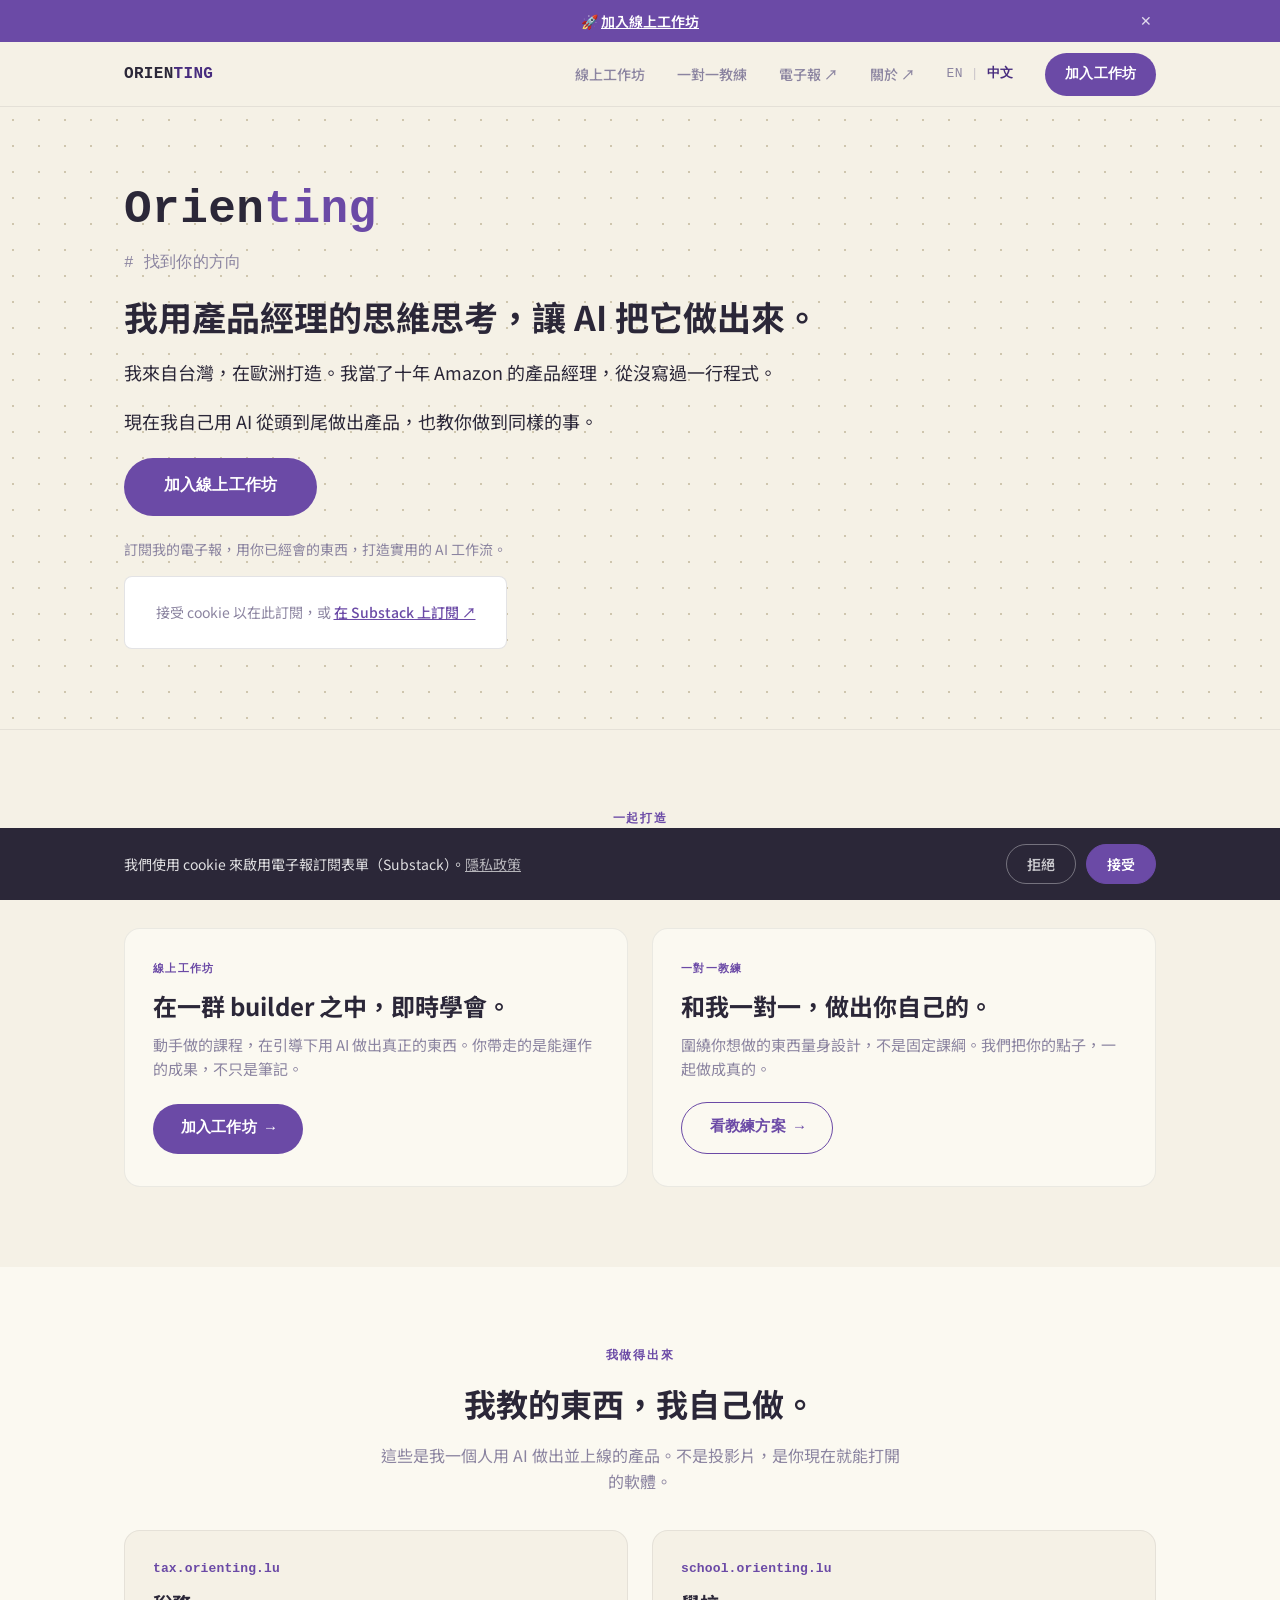
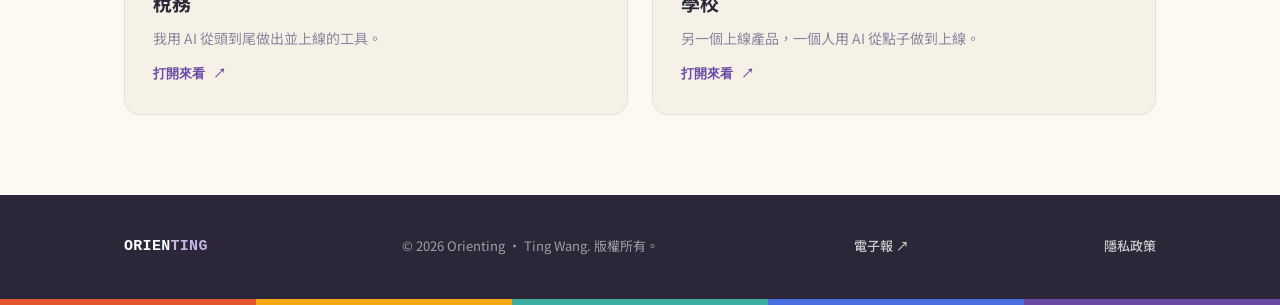
==== zh/index.html @ f0ab47d8 "Filter newsletter to Field Notes only; lead hero with PM-who-builds spine; coaching email to hi@orie" ====
<!DOCTYPE html>
<html lang="zh-Hant">
<head>
  <meta charset="UTF-8" />
  <meta name="viewport" content="width=device-width, initial-scale=1.0" />
  <title>Orienting – 找到你的方向</title>
  <meta name="description" content="Ting 是前 Amazon 資深產品經理，一個人用 AI 打造產品。線上工作坊與一對一教練，幫你用 AI 打造，即使你從沒寫過程式。" />
  <meta property="og:title" content="Orienting – 找到你的方向" />
  <meta property="og:description" content="Ting 是前 Amazon 資深產品經理，一個人用 AI 打造產品。線上工作坊與一對一教練。" />
  <meta property="og:image" content="https://orienting.lu/assets/og-image.jpg" />
  <meta property="og:url" content="https://orienting.lu/zh" />
  <meta property="og:type" content="website" />
  <meta name="twitter:card" content="summary_large_image" />
  <meta name="twitter:title" content="Orienting – 找到你的方向" />
  <meta name="twitter:image" content="https://orienting.lu/assets/og-image.jpg" />
  <link rel="preconnect" href="https://fonts.googleapis.com" />
  <link rel="preconnect" href="https://fonts.gstatic.com" crossorigin />
  <link href="https://fonts.googleapis.com/css2?family=Plus+Jakarta+Sans:wght@400;600;700&family=DM+Sans:wght@400;500&family=Noto+Sans+TC:wght@400;500;700&display=swap" rel="stylesheet" />
  <link rel="stylesheet" href="/style.css" />
</head>
<body>

  <!-- Announcement Bar -->
  <div class="announcement-bar" id="announcementBar">
    <div class="container">
      <p class="announcement-bar__text">
        <!-- TODO(zh): point to the Chinese Maven course once it exists; for now uses the existing workshop. -->
        🚀 <a href="https://maven.com/ting/build-your-second-brain?utm_source=orienting_zh" class="announcement-bar__link" target="_blank" rel="noopener">加入線上工作坊</a>
      </p>
      <button class="announcement-bar__close" id="announcementClose" aria-label="關閉公告">✕</button>
    </div>
  </div>

  <!-- Navigation -->
  <header class="nav">
    <div class="container nav__inner">
      <a href="/zh/" class="nav__wordmark">ORIEN<span class="wordmark__ting">TING</span></a>
      <nav class="nav__links" id="navLinks" aria-label="主導覽">
        <a href="https://maven.com/ting/build-your-second-brain?utm_source=orienting_zh" class="nav__link" target="_blank" rel="noopener">線上工作坊</a>
        <a href="/zh/coaching" class="nav__link">一對一教練</a>
        <a href="https://howmomai.substack.com" class="nav__link" target="_blank" rel="noopener">電子報 ↗</a>
        <a href="https://www.linkedin.com/in/wangtzuting/" class="nav__link" target="_blank" rel="noopener">關於 ↗</a>
        <span class="nav__lang"><a href="/">EN</a><span class="sep">|</span><span class="is-current">中文</span></span>
        <a href="https://maven.com/ting/build-your-second-brain?utm_source=orienting_zh" class="nav__cta" target="_blank" rel="noopener">加入工作坊</a>
      </nav>
      <button class="nav__hamburger" id="navHamburger" aria-label="切換選單" aria-expanded="false">
        <span></span><span></span><span></span>
      </button>
    </div>
  </header>

  <!-- Hero -->
  <section class="hero dotgrid" id="hero">
    <div class="container hero__inner">
      <p class="hero__wordmark">Orien<span class="wordmark__ting">ting</span></p>
      <p class="hero__tagline"># 找到你的方向</p>
      <h1 class="hero__lead">我用產品經理的思維思考，讓 AI 把它做出來。</h1>
      <p class="hero__bio-text">我來自台灣，在歐洲打造。我當了十年 Amazon 的產品經理，從沒寫過一行程式。</p>
      <p class="hero__bio-text">現在我自己用 AI 從頭到尾做出產品，也教你做到同樣的事。</p>
      <a href="https://maven.com/ting/build-your-second-brain?utm_source=orienting_zh" class="hero__cta" target="_blank" rel="noopener">加入線上工作坊</a>
      <div class="hero__secondary">
        <p class="hero__fence">訂閱我的電子報，用你已經會的東西，打造實用的 AI 工作流。</p>
        <div class="hero__subscribe">
          <div class="subscribe-gate">
            <div class="subscribe-gate__blocked">
              <p class="subscribe-gate__msg">接受 cookie 以在此訂閱，或 <a href="https://howmomai.substack.com" target="_blank" rel="noopener" class="subscribe-gate__link">在 Substack 上訂閱 ↗</a></p>
            </div>
            <div class="subscribe-gate__embed">
              <iframe data-src="https://howmomai.substack.com/embed?transparent=1" width="480" height="150" style="border: 0; background: transparent" frameborder="0" scrolling="no" title="訂閱電子報"></iframe>
            </div>
          </div>
        </div>
      </div>
    </div>
  </section>

  <!-- Offers -->
  <section class="offers" id="offers">
    <div class="container offers__inner">
      <p class="offers__label">一起打造</p>
      <h2 class="offers__headline">兩種和我一起打造的方式。</h2>
      <div class="offers__cards">

        <div class="offer-card">
          <p class="offer-card__kicker">線上工作坊</p>
          <h3 class="offer-card__title">在一群 builder 之中，即時學會。</h3>
          <p class="offer-card__desc">動手做的課程，在引導下用 AI 做出真正的東西。你帶走的是能運作的成果，不只是筆記。</p>
          <a href="https://maven.com/ting/build-your-second-brain?utm_source=orienting_zh" class="offer-card__cta" target="_blank" rel="noopener">加入工作坊 →</a>
        </div>

        <div class="offer-card">
          <p class="offer-card__kicker">一對一教練</p>
          <h3 class="offer-card__title">和我一對一，做出你自己的。</h3>
          <p class="offer-card__desc">圍繞你想做的東西量身設計，不是固定課綱。我們把你的點子，一起做成真的。</p>
          <a href="/zh/coaching" class="offer-card__cta offer-card__cta--ghost">看教練方案 →</a>
        </div>

      </div>
    </div>
  </section>

  <!-- Proof -->
  <section class="proof" id="proof">
    <div class="container proof__inner">
      <p class="proof__label">我做得出來</p>
      <h2 class="proof__headline">我教的東西，我自己做。</h2>
      <p class="proof__subline">這些是我一個人用 AI 做出並上線的產品。不是投影片，是你現在就能打開的軟體。</p>
      <div class="proof__cards">

        <a href="https://tax.orienting.lu" class="proof-card" target="_blank" rel="noopener">
          <p class="proof-card__domain">tax.orienting.lu</p>
          <h3 class="proof-card__title">稅務</h3>
          <p class="proof-card__desc">我用 AI 從頭到尾做出並上線的工具。</p>
          <span class="proof-card__visit">打開來看 ↗</span>
        </a>

        <a href="https://school.orienting.lu" class="proof-card" target="_blank" rel="noopener">
          <p class="proof-card__domain">school.orienting.lu</p>
          <h3 class="proof-card__title">學校</h3>
          <p class="proof-card__desc">另一個上線產品，一個人用 AI 從點子做到上線。</p>
          <span class="proof-card__visit">打開來看 ↗</span>
        </a>

      </div>
    </div>
  </section>

  <!-- Newsletter Feed -->
  <section class="newsletter-feed" id="newsletter-feed">
    <div class="container newsletter-feed__inner">
      <p class="newsletter-feed__label">電子報</p>
      <div class="newsletter-feed__cards" id="newsletterCards"></div>
      <a href="https://howmomai.substack.com" class="newsletter-feed__more" target="_blank" rel="noopener">閱讀所有文章 ↗</a>
      <div class="hero__secondary">
        <p class="hero__fence">喜歡你讀到的嗎？訂閱下一篇。</p>
        <div class="hero__subscribe">
          <div class="subscribe-gate">
            <div class="subscribe-gate__blocked">
              <p class="subscribe-gate__msg">接受 cookie 以在此訂閱，或 <a href="https://howmomai.substack.com" target="_blank" rel="noopener" class="subscribe-gate__link">在 Substack 上訂閱 ↗</a></p>
            </div>
            <div class="subscribe-gate__embed">
              <iframe data-src="https://howmomai.substack.com/embed?transparent=1" width="480" height="150" style="border: 0; background: transparent" frameborder="0" scrolling="no" title="訂閱電子報"></iframe>
            </div>
          </div>
        </div>
      </div>
    </div>
  </section>

  <!-- Footer -->
  <footer class="footer">
    <div class="container footer__inner">
      <a href="/zh/" class="footer__wordmark">ORIEN<span class="wordmark__ting">TING</span></a>
      <p class="footer__copy">© 2026 Orienting · Ting Wang. 版權所有。</p>
      <a href="https://howmomai.substack.com" class="footer__link" target="_blank" rel="noopener">電子報 ↗</a>
      <a href="/zh/privacy" class="footer__link">隱私政策</a>
    </div>
  </footer>
  <div class="rainbow-band" aria-hidden="true"><span></span><span></span><span></span><span></span><span></span></div>

  <!-- Cookie Consent Banner -->
  <div class="cookie-banner" id="cookieBanner">
    <div class="container cookie-banner__inner">
      <p class="cookie-banner__text">我們使用 cookie 來啟用電子報訂閱表單（Substack）。<a href="/zh/privacy" class="cookie-banner__policy">隱私政策</a></p>
      <div class="cookie-banner__actions">
        <button class="cookie-banner__btn cookie-banner__btn--decline" id="cookieDecline">拒絕</button>
        <button class="cookie-banner__btn cookie-banner__btn--accept" id="cookieAccept">接受</button>
      </div>
    </div>
  </div>

  <script src="/script.js"></script>
</body>
</html>
---- style.css ----
/* ── Design tokens ── */
/* Palette inherits the frozen Orienting visual brand (see CLAUDE.md / design.md).
   Purple is the one owned color. */
:root {
  --color-bg: #F5F1E6;             /* cream paper */
  --color-primary: #6B4AA6;        /* purple ink — hero, owned color, CTAs */
  --color-primary-hover: #472C7E;  /* deep purple — emphasis, the "ting" highlight */
  --color-text: #2B2738;           /* title/body text */
  --color-text-muted: #8B84A0;     /* muted — taglines, secondary */
  --color-accent: #6B4AA6;         /* section kickers/labels read in purple */
  --color-surface: #FBF9F1;        /* lighter paper for cards */
  --color-dot: #CFC6AE;            /* dot-grid texture */

  --font-heading: 'Plus Jakarta Sans', sans-serif;
  --font-body: 'DM Sans', sans-serif;
  --font-mono: 'SF Mono', ui-monospace, 'Menlo', monospace;
  --font-cjk: 'Noto Sans TC', 'PingFang TC', 'Microsoft JhengHei', sans-serif;

  --max-width: 1080px;
  --spacing-section: 80px;
}

/* Traditional Chinese pages: swap in the CJK stack for readable rendering. */
:lang(zh-Hant) body,
html[lang="zh-Hant"] {
  --font-heading: 'Noto Sans TC', 'Plus Jakarta Sans', sans-serif;
  --font-body: 'Noto Sans TC', 'DM Sans', sans-serif;
}

/* ── Reset ── */
*, *::before, *::after {
  box-sizing: border-box;
  margin: 0;
  padding: 0;
}

html {
  scroll-behavior: smooth;
}

body {
  background-color: var(--color-bg);
  color: var(--color-text);
  font-family: var(--font-body);
  font-size: 16px;
  line-height: 1.6;
  -webkit-font-smoothing: antialiased;
}

img {
  max-width: 100%;
  display: block;
}

a {
  color: inherit;
  text-decoration: none;
}

/* ── Announcement Bar ── */
.announcement-bar {
  background-color: var(--color-primary);
  color: #fff;
  padding: 10px 0;
  position: sticky;
  top: 0;
  z-index: 100;
}

.announcement-bar .container {
  display: flex;
  align-items: center;
  justify-content: center;
  gap: 12px;
  position: relative;
}

.announcement-bar__text {
  font-family: var(--font-body);
  font-size: 14px;
  font-weight: 500;
  text-align: center;
}

.announcement-bar__close {
  background: none;
  border: none;
  color: #fff;
  cursor: pointer;
  font-size: 14px;
  line-height: 1;
  opacity: 0.8;
  padding: 4px;
  position: absolute;
  right: 24px;
  top: 50%;
  transform: translateY(-50%);
  transition: opacity 0.2s;
}

.announcement-bar__close:hover {
  opacity: 1;
}

.announcement-bar.hidden {
  display: none;
}

/* ── Navigation ── */
.nav {
  background-color: var(--color-bg);
  border-bottom: 1px solid rgba(30, 30, 46, 0.08);
  position: sticky;
  top: var(--nav-top, 0px);
  z-index: 99;
}

.nav__inner {
  display: flex;
  align-items: center;
  justify-content: space-between;
  height: 64px;
}

.nav__wordmark {
  font-family: var(--font-mono);
  font-weight: 700;
  font-size: 16px;
  letter-spacing: 0.02em;
  color: var(--color-text);
}

/* The "ting" inside Orienting — her name, emphasized in deep purple. */
.wordmark__ting {
  color: var(--color-primary-hover);
}

.nav__links {
  display: flex;
  align-items: center;
  gap: 32px;
}

.nav__link {
  font-family: var(--font-body);
  font-size: 14px;
  font-weight: 500;
  color: var(--color-text-muted);
  transition: color 0.2s;
}

.nav__link:hover {
  color: var(--color-text);
}

/* Hamburger */
.nav__hamburger {
  display: none;
  flex-direction: column;
  justify-content: center;
  gap: 5px;
  background: none;
  border: none;
  cursor: pointer;
  padding: 4px;
  width: 32px;
}

.nav__hamburger span {
  display: block;
  height: 2px;
  width: 100%;
  background-color: var(--color-text);
  border-radius: 2px;
  transition: transform 0.2s, opacity 0.2s;
}

/* Mobile */
@media (max-width: 767px) {
  .nav__hamburger {
    display: flex;
  }

  .nav__links {
    display: none;
    position: absolute;
    top: 100%;
    left: 0;
    right: 0;
    background-color: var(--color-bg);
    border-bottom: 1px solid rgba(30, 30, 46, 0.08);
    flex-direction: column;
    align-items: stretch;
    gap: 0;
    padding: 8px 0;
  }

  .nav__links.open {
    display: flex;
  }

  .nav__link {
    padding: 14px 24px;
    font-size: 15px;
  }
}

/* ── Hero ── */
.hero {
  padding: var(--spacing-section) 0;
  text-align: left;
  scroll-margin-top: 120px;
}

.hero__inner {
  display: flex;
  flex-direction: column;
  align-items: flex-start;
  gap: 18px;
  max-width: 640px;
  margin: 0 auto;
}

.hero__lead {
  font-family: var(--font-heading);
  font-weight: 700;
  font-size: clamp(26px, 3.4vw, 34px);
  line-height: 1.3;
  color: var(--color-text);
}

.hero__bio-text {
  font-family: var(--font-body);
  font-size: clamp(16px, 1.8vw, 18px);
  line-height: 1.7;
  color: var(--color-text);
}

.hero__subline {
  font-family: var(--font-body);
  font-size: clamp(16px, 2vw, 20px);
  color: var(--color-text-muted);
  max-width: 560px;
}

.hero__subscribe {
  margin-top: 4px;
  width: 100%;
  max-width: 480px;
}

.hero__subscribe iframe {
  width: 100%;
  display: block;
}

/* ── Hero CTA ── */
.hero__cta {
  background-color: var(--color-primary);
  color: #fff;
  font-family: var(--font-heading);
  font-size: 16px;
  font-weight: 700;
  padding: 16px 40px;
  border-radius: 999px;
  display: inline-block;
  transition: background-color 0.2s, transform 0.15s;
  letter-spacing: 0.01em;
  margin-top: 4px;
}

.hero__cta:hover {
  background-color: var(--color-primary-hover);
  color: #fff;
  transform: translateY(-2px);
}

/* ── Footer ── */
.footer {
  background-color: var(--color-text);
  color: #fff;
  padding: 40px 0;
}

.footer__inner {
  display: flex;
  align-items: center;
  justify-content: space-between;
  gap: 16px;
}

.footer__wordmark {
  font-family: var(--font-mono);
  font-weight: 700;
  font-size: 15px;
  letter-spacing: 0.02em;
  color: #fff;
}

.footer__wordmark .wordmark__ting {
  color: #C6B6E6;
}

.footer__copy {
  font-size: 13px;
  color: rgba(255, 255, 255, 0.55);
  text-align: center;
}

.footer__link {
  font-size: 13px;
  font-weight: 500;
  color: rgba(255, 255, 255, 0.75);
  transition: color 0.2s;
}

.footer__link:hover {
  color: #fff;
}

@media (max-width: 767px) {
  .footer__inner {
    flex-direction: column;
    text-align: center;
  }
}

/* ── Cookie consent banner ── */
.cookie-banner {
  position: fixed;
  bottom: 0;
  left: 0;
  right: 0;
  background-color: var(--color-text);
  color: #fff;
  z-index: 200;
  padding: 16px 0;
  display: none;
}

.cookie-banner.visible {
  display: block;
}

.cookie-banner__inner {
  display: flex;
  align-items: center;
  justify-content: space-between;
  gap: 24px;
  flex-wrap: wrap;
}

.cookie-banner__text {
  font-size: 14px;
  color: rgba(255, 255, 255, 0.85);
  line-height: 1.5;
  flex: 1;
  min-width: 200px;
}

.cookie-banner__policy {
  color: rgba(255, 255, 255, 0.65);
  text-decoration: underline;
  white-space: nowrap;
}

.cookie-banner__policy:hover {
  color: #fff;
}

.cookie-banner__actions {
  display: flex;
  gap: 10px;
  flex-shrink: 0;
}

.cookie-banner__btn {
  font-family: var(--font-body);
  font-size: 14px;
  font-weight: 600;
  padding: 9px 20px;
  border-radius: 999px;
  cursor: pointer;
  transition: background-color 0.2s, color 0.2s;
  white-space: nowrap;
}

.cookie-banner__btn--decline {
  background: transparent;
  border: 1.5px solid rgba(255, 255, 255, 0.35);
  color: rgba(255, 255, 255, 0.75);
}

.cookie-banner__btn--decline:hover {
  border-color: rgba(255, 255, 255, 0.7);
  color: #fff;
}

.cookie-banner__btn--accept {
  background-color: var(--color-primary);
  border: 1.5px solid var(--color-primary);
  color: #fff;
}

.cookie-banner__btn--accept:hover {
  background-color: var(--color-primary-hover);
  border-color: var(--color-primary-hover);
}

/* ── Subscribe gate ── */
.subscribe-gate__embed {
  display: none;
}

.subscribe-gate__blocked {
  display: flex;
  flex-direction: column;
  align-items: center;
  gap: 8px;
  padding: 24px;
  border: 1px solid rgba(30, 30, 46, 0.12);
  border-radius: 8px;
  background: #fff;
  max-width: 480px;
  width: 100%;
  text-align: center;
}

.subscribe-gate__msg {
  font-size: 14px;
  color: var(--color-text-muted);
  line-height: 1.6;
}

.subscribe-gate__link {
  color: var(--color-primary);
  font-weight: 500;
  text-decoration: underline;
}

.subscribe-gate__link:hover {
  color: var(--color-primary-hover);
}

/* ── Newsletter feed section ── */
.newsletter-feed {
  padding: var(--spacing-section) 0;
}

.newsletter-feed__inner {
  display: flex;
  flex-direction: column;
  align-items: center;
  gap: 20px;
}

.newsletter-feed__label {
  font-family: var(--font-heading);
  font-weight: 700;
  font-size: 12px;
  letter-spacing: 0.12em;
  text-transform: uppercase;
  color: var(--color-accent);
}

.newsletter-feed__headline {
  font-family: var(--font-heading);
  font-weight: 700;
  font-size: clamp(22px, 3vw, 32px);
  color: var(--color-text);
  text-align: center;
}

.newsletter-feed__cards {
  display: grid;
  grid-template-columns: repeat(3, 1fr);
  gap: 24px;
  width: 100%;
  margin-top: 4px;
}

.newsletter-card {
  display: flex;
  flex-direction: column;
  background: var(--color-surface);
  border-radius: 16px;
  overflow: hidden;
  transition: transform 0.2s, box-shadow 0.2s;
  text-decoration: none;
}

.newsletter-card:hover {
  transform: translateY(-4px);
  box-shadow: 0 12px 32px rgba(30, 30, 46, 0.10);
}

.newsletter-card__image {
  width: 100%;
  aspect-ratio: 16 / 9;
  object-fit: cover;
  display: block;
  background-color: var(--color-surface);
}

.newsletter-card__image--placeholder {
  background: linear-gradient(135deg, var(--color-surface) 0%, #e8e0d8 100%);
  display: flex;
  align-items: center;
  justify-content: center;
  aspect-ratio: 16 / 9;
  font-size: 32px;
}

.newsletter-card__body {
  display: flex;
  flex-direction: column;
  gap: 6px;
  padding: 20px;
  flex: 1;
}

.newsletter-card__date {
  font-size: 11px;
  font-weight: 600;
  color: var(--color-text-muted);
  letter-spacing: 0.06em;
  text-transform: uppercase;
}

.newsletter-card__title {
  font-family: var(--font-heading);
  font-weight: 700;
  font-size: 16px;
  color: var(--color-text);
  line-height: 1.35;
}

.newsletter-card__excerpt {
  font-size: 13px;
  color: var(--color-text-muted);
  line-height: 1.6;
  flex: 1;
}

.newsletter-card__read {
  font-size: 13px;
  font-weight: 600;
  color: var(--color-primary);
  margin-top: 8px;
}

@media (max-width: 767px) {
  .newsletter-feed__cards {
    grid-template-columns: 1fr;
  }
}

.newsletter-feed__more {
  font-size: 14px;
  font-weight: 600;
  color: var(--color-primary);
  text-decoration: underline;
  margin-top: 4px;
  transition: color 0.2s;
}

.newsletter-feed__more:hover {
  color: var(--color-primary-hover);
}

/* ── Utility ── */
.container {
  width: 100%;
  max-width: var(--max-width);
  margin: 0 auto;
  padding: 0 24px;
}

/* ── Announcement bar link ── */
.announcement-bar__link {
  color: #fff;
  text-decoration: underline;
  font-weight: 600;
}

/* ── Nav CTA pill ── */
.nav__cta {
  background-color: var(--color-primary);
  color: #fff;
  font-family: var(--font-body);
  font-size: 14px;
  font-weight: 600;
  padding: 10px 20px;
  border-radius: 999px;
  transition: background-color 0.2s;
  white-space: nowrap;
}

.nav__cta:hover {
  background-color: var(--color-primary-hover);
  color: #fff;
}

/* ── Hero CTA button ── */
.hero__cta-btn {
  background-color: var(--color-primary);
  color: #fff;
  font-family: var(--font-heading);
  font-size: 18px;
  font-weight: 700;
  padding: 18px 48px;
  border-radius: 999px;
  display: inline-block;
  transition: background-color 0.2s, transform 0.15s;
  letter-spacing: 0.01em;
  margin-top: 4px;
}

.hero__cta-btn:hover {
  background-color: var(--color-primary-hover);
  color: #fff;
  transform: translateY(-2px);
}

/* ── Hero secondary (On the fence) ── */
.hero__secondary {
  display: flex;
  flex-direction: column;
  align-items: center;
  gap: 12px;
  margin-top: 8px;
}

.hero .hero__secondary {
  align-items: flex-start;
  margin-top: 4px;
}

.hero__fence {
  font-size: 14px;
  color: var(--color-text-muted);
}

/* ── Waitlist page: hero ── */
.waitlist-hero {
  padding: 64px 0 40px;
  text-align: center;
}

.waitlist-hero__inner {
  display: flex;
  flex-direction: column;
  align-items: center;
  gap: 12px;
}

.waitlist-hero__label {
  font-family: var(--font-heading);
  font-weight: 700;
  font-size: 12px;
  letter-spacing: 0.12em;
  text-transform: uppercase;
  color: var(--color-accent);
}

.waitlist-hero__headline {
  font-family: var(--font-heading);
  font-weight: 700;
  font-size: clamp(36px, 5vw, 56px);
  line-height: 1.15;
  color: var(--color-text);
}

.waitlist-hero__subline {
  font-family: var(--font-body);
  font-size: clamp(15px, 1.8vw, 18px);
  color: var(--color-text-muted);
  max-width: 440px;
}

/* ── Waitlist page: form section ── */
.waitlist-form-section {
  padding: 0 0 80px;
}

.waitlist-form {
  max-width: 560px;
  margin: 0 auto;
  display: flex;
  flex-direction: column;
  gap: 28px;
}

.form-row--two {
  display: grid;
  grid-template-columns: 1fr 1fr;
  gap: 16px;
}

.form-field {
  display: flex;
  flex-direction: column;
  gap: 8px;
}

.form-label {
  font-family: var(--font-heading);
  font-weight: 600;
  font-size: 14px;
  color: var(--color-text);
}

.form-required {
  color: var(--color-primary);
}

.form-input {
  border: 1.5px solid rgba(30, 30, 46, 0.18);
  border-radius: 8px;
  font-family: var(--font-body);
  font-size: 15px;
  color: var(--color-text);
  padding: 12px 14px;
  background: #fff;
  transition: border-color 0.2s, box-shadow 0.2s;
  width: 100%;
}

.form-input:focus {
  outline: none;
  border-color: var(--color-primary);
  box-shadow: 0 0 0 3px rgba(107, 74, 166, 0.14);
}

.form-fieldset {
  border: none;
  padding: 0;
  margin: 0;
  display: flex;
  flex-direction: column;
  gap: 8px;
}

.form-options {
  display: flex;
  flex-direction: column;
  gap: 10px;
  margin-top: 4px;
}

.form-option {
  display: flex;
  align-items: flex-start;
  gap: 10px;
  cursor: pointer;
  font-size: 15px;
  color: var(--color-text);
  line-height: 1.5;
}

.form-option input[type="radio"] {
  accent-color: var(--color-primary);
  width: 17px;
  height: 17px;
  flex-shrink: 0;
  margin-top: 2px;
  cursor: pointer;
}

.form-other-input {
  display: none;
  padding-left: 27px;
  margin-top: 6px;
}

.form-input--inline {
  width: 100%;
}

.form-field--checkbox .form-checkbox {
  display: flex;
  align-items: flex-start;
  gap: 12px;
  cursor: pointer;
  font-size: 14px;
  color: var(--color-text-muted);
  line-height: 1.6;
}

.form-field--checkbox input[type="checkbox"] {
  accent-color: var(--color-primary);
  width: 17px;
  height: 17px;
  flex-shrink: 0;
  margin-top: 2px;
  cursor: pointer;
}

.form-submit {
  background-color: var(--color-primary);
  color: #fff;
  font-family: var(--font-heading);
  font-size: 17px;
  font-weight: 700;
  padding: 18px 40px;
  border-radius: 999px;
  border: none;
  cursor: pointer;
  transition: background-color 0.2s, transform 0.15s;
  letter-spacing: 0.01em;
  width: 100%;
}

.form-submit:hover:not(:disabled) {
  background-color: var(--color-primary-hover);
  transform: translateY(-1px);
}

.form-submit:disabled {
  opacity: 0.7;
  cursor: not-allowed;
}

.form-footnote {
  text-align: center;
  font-size: 13px;
  color: var(--color-text-muted);
  margin-top: -8px;
}

.form-footnote a {
  color: var(--color-primary);
  text-decoration: underline;
}

.form-field-error,
.waitlist-form-error {
  font-size: 13px;
  color: #c0392b;
  margin-top: 4px;
}

.waitlist-form-error:not(:empty) {
  background: #fdf0ee;
  border: 1px solid #f5c6c0;
  border-radius: 8px;
  padding: 12px 16px;
  max-width: 560px;
  margin: 0 auto 8px;
}

/* ── Waitlist success state ── */
.waitlist-success {
  max-width: 560px;
  margin: 0 auto;
  text-align: center;
  padding: 60px 24px;
  display: flex;
  flex-direction: column;
  align-items: center;
  gap: 16px;
}

.waitlist-success__icon {
  width: 56px;
  height: 56px;
  background-color: var(--color-accent);
  color: #fff;
  border-radius: 50%;
  display: flex;
  align-items: center;
  justify-content: center;
  font-size: 24px;
  font-weight: 700;
}

.waitlist-success__headline {
  font-family: var(--font-heading);
  font-weight: 700;
  font-size: 28px;
  color: var(--color-text);
}

.waitlist-success__text {
  font-size: 16px;
  color: var(--color-text-muted);
}

.waitlist-success__link {
  color: var(--color-primary);
  font-size: 14px;
  font-weight: 500;
  text-decoration: underline;
  margin-top: 8px;
}

/* ── Waitlist secondary (On the fence) ── */
.waitlist-secondary {
  background-color: var(--color-surface);
  padding: 60px 0;
}

.waitlist-secondary__inner {
  display: flex;
  flex-direction: column;
  align-items: center;
  gap: 20px;
  text-align: center;
}

.waitlist-secondary__text {
  font-size: 16px;
  color: var(--color-text-muted);
  max-width: 440px;
}

.waitlist-secondary__embed iframe {
  width: 100%;
  max-width: 480px;
  display: block;
}

/* ── Thank you page ── */
.thankyou-section {
  padding: 80px 0 60px;
  text-align: center;
}

.thankyou__inner {
  display: flex;
  flex-direction: column;
  align-items: center;
  gap: 16px;
}

.thankyou__icon {
  width: 64px;
  height: 64px;
  background-color: var(--color-accent);
  color: #fff;
  border-radius: 50%;
  display: flex;
  align-items: center;
  justify-content: center;
  font-size: 28px;
  font-weight: 700;
}

.thankyou__label {
  font-family: var(--font-heading);
  font-weight: 700;
  font-size: 12px;
  letter-spacing: 0.12em;
  text-transform: uppercase;
  color: var(--color-accent);
}

.thankyou__headline {
  font-family: var(--font-heading);
  font-weight: 700;
  font-size: clamp(32px, 5vw, 52px);
  line-height: 1.15;
  color: var(--color-text);
}

.thankyou__subline {
  font-size: clamp(15px, 1.8vw, 18px);
  color: var(--color-text-muted);
  max-width: 480px;
  line-height: 1.7;
}

.thankyou__home-btn {
  background-color: var(--color-primary);
  color: #fff;
  font-family: var(--font-heading);
  font-size: 16px;
  font-weight: 700;
  padding: 14px 36px;
  border-radius: 999px;
  display: inline-block;
  margin-top: 8px;
  transition: background-color 0.2s, transform 0.15s;
}

.thankyou__home-btn:hover {
  background-color: var(--color-primary-hover);
  color: #fff;
  transform: translateY(-2px);
}

/* ── Privacy page ── */
.privacy-section {
  padding: var(--spacing-section) 0;
}

.privacy__inner {
  max-width: 680px;
}

.privacy__label {
  font-family: var(--font-heading);
  font-size: 12px;
  font-weight: 700;
  letter-spacing: 0.1em;
  color: var(--color-primary);
  text-transform: uppercase;
  margin-bottom: 12px;
}

.privacy__headline {
  font-family: var(--font-heading);
  font-size: clamp(28px, 4vw, 40px);
  font-weight: 700;
  color: var(--color-text);
  margin-bottom: 8px;
}

.privacy__updated {
  font-size: 14px;
  color: var(--color-text-muted);
  margin-bottom: 48px;
}

.privacy__body h2 {
  font-family: var(--font-heading);
  font-size: 18px;
  font-weight: 600;
  color: var(--color-text);
  margin-top: 40px;
  margin-bottom: 12px;
}

.privacy__body p {
  color: var(--color-text);
  margin-bottom: 16px;
  line-height: 1.7;
}

.privacy__body ul {
  padding-left: 20px;
  margin-bottom: 16px;
}

.privacy__body li {
  margin-bottom: 10px;
  line-height: 1.7;
}

.privacy__body a {
  color: var(--color-primary);
  text-decoration: underline;
  text-underline-offset: 3px;
}

.privacy__body a:hover {
  color: var(--color-primary-hover);
}

/* ── Events: formats section ── */
.events-formats {
  background-color: var(--color-surface);
  padding: var(--spacing-section) 0;
}

.events-formats__inner {
  display: flex;
  flex-direction: column;
  align-items: center;
  text-align: center;
  gap: 32px;
}

.events-formats__headline {
  font-family: var(--font-heading);
  font-weight: 700;
  font-size: clamp(22px, 3vw, 32px);
  color: var(--color-text);
}

.events-format-cards {
  display: grid;
  grid-template-columns: 1fr;
  gap: 24px;
  width: 100%;
  max-width: 360px;
  margin: 0 auto;
}

.events-format-card {
  background: var(--color-bg);
  border-radius: 12px;
  padding: 28px 24px;
  text-align: left;
  display: flex;
  flex-direction: column;
  gap: 8px;
}

.events-format-card__icon {
  font-size: 24px;
  margin-bottom: 4px;
}

.events-format-card__title {
  font-family: var(--font-heading);
  font-weight: 700;
  font-size: 18px;
  color: var(--color-text);
}

.events-format-card__detail {
  font-size: 14px;
  color: var(--color-text-muted);
  line-height: 1.6;
}

.events-formats__note {
  font-size: 15px;
  color: var(--color-text-muted);
}

/* ── Events: ethos section ── */
.events-ethos {
  padding: var(--spacing-section) 0;
}

.events-ethos__inner {
  display: flex;
  flex-direction: column;
  align-items: center;
  text-align: center;
  gap: 20px;
  max-width: 600px;
  margin: 0 auto;
}

.events-ethos__body {
  font-size: clamp(15px, 1.8vw, 18px);
  color: var(--color-text-muted);
  line-height: 1.7;
}

.events-ethos__values {
  display: flex;
  flex-direction: column;
  gap: 4px;
  margin: 8px 0;
}

.events-ethos__value {
  font-family: var(--font-heading);
  font-weight: 700;
  font-size: clamp(17px, 2vw, 22px);
  color: var(--color-text);
}

/* ── Events: form section ── */
.events-form-section {
  background-color: var(--color-surface);
  padding: 64px 0 80px;
}

/* ── Events: success message ── */
.events-success {
  max-width: 560px;
  margin: 0 auto;
  text-align: center;
  padding: 60px 24px;
}

.events-success__text {
  font-family: var(--font-heading);
  font-weight: 600;
  font-size: clamp(18px, 2.5vw, 24px);
  color: var(--color-text);
  line-height: 1.5;
}

/* ── Textarea ── */
.form-textarea {
  resize: vertical;
  min-height: 88px;
}

/* ═══════════════════════════════════════════════════════════
   ORIENTING ADDITIONS — brand motif, bilingual toggle, offers, proof
   ═══════════════════════════════════════════════════════════ */

/* Kickers & CTAs carry the engineer's-notebook monospace signal. */
.newsletter-feed__label,
.waitlist-hero__label,
.privacy__label,
.offers__label,
.proof__label {
  font-family: var(--font-mono);
  letter-spacing: 0.14em;
}

.hero__cta,
.hero__cta-btn,
.nav__cta,
.form-submit,
.offer-card__cta {
  font-family: var(--font-mono);
  letter-spacing: 0.01em;
}

/* ── Language toggle (EN | 中文) ── */
.nav__lang {
  display: inline-flex;
  align-items: center;
  gap: 8px;
  font-family: var(--font-mono);
  font-size: 13px;
  letter-spacing: 0.02em;
  color: var(--color-text-muted);
}

.nav__lang a {
  color: var(--color-text-muted);
  transition: color 0.2s;
}

.nav__lang a:hover {
  color: var(--color-text);
}

.nav__lang .is-current {
  color: var(--color-primary-hover);
  font-weight: 700;
}

.nav__lang .sep {
  opacity: 0.4;
}

/* ── Hero wordmark treatment (big Orien·ting above the lead) ── */
.hero__wordmark {
  font-family: var(--font-mono);
  font-weight: 700;
  font-size: clamp(30px, 5vw, 46px);
  letter-spacing: 0.01em;
  color: var(--color-text);
  line-height: 1;
}

.hero__wordmark .wordmark__ting {
  color: var(--color-primary);
}

.hero__tagline {
  font-family: var(--font-mono);
  font-size: clamp(14px, 1.8vw, 16px);
  color: var(--color-text-muted);
  letter-spacing: 0.02em;
}

/* ── Offers block ── */
.offers {
  padding: var(--spacing-section) 0;
  border-top: 1px solid rgba(43, 39, 56, 0.08);
}

.offers__inner {
  display: flex;
  flex-direction: column;
  align-items: center;
  gap: 12px;
}

.offers__label {
  font-family: var(--font-mono);
  font-weight: 700;
  font-size: 12px;
  text-transform: uppercase;
  color: var(--color-accent);
}

.offers__headline {
  font-family: var(--font-heading);
  font-weight: 700;
  font-size: clamp(22px, 3vw, 32px);
  color: var(--color-text);
  text-align: center;
}

.offers__cards {
  display: grid;
  grid-template-columns: repeat(2, 1fr);
  gap: 24px;
  width: 100%;
  margin-top: 24px;
}

.offer-card {
  display: flex;
  flex-direction: column;
  align-items: flex-start;
  gap: 12px;
  background: var(--color-surface);
  border: 1px solid rgba(43, 39, 56, 0.08);
  border-radius: 16px;
  padding: 32px 28px;
  transition: transform 0.2s, box-shadow 0.2s;
}

.offer-card:hover {
  transform: translateY(-4px);
  box-shadow: 0 12px 32px rgba(43, 39, 56, 0.10);
}

.offer-card__kicker {
  font-family: var(--font-mono);
  font-size: 11px;
  font-weight: 700;
  letter-spacing: 0.12em;
  text-transform: uppercase;
  color: var(--color-primary);
}

.offer-card__title {
  font-family: var(--font-heading);
  font-weight: 700;
  font-size: clamp(20px, 2.4vw, 24px);
  color: var(--color-text);
  line-height: 1.25;
}

.offer-card__desc {
  font-size: 15px;
  color: var(--color-text-muted);
  line-height: 1.65;
  flex: 1;
}

.offer-card__cta {
  margin-top: 8px;
  background-color: var(--color-primary);
  color: #fff;
  font-size: 15px;
  font-weight: 700;
  padding: 13px 28px;
  border-radius: 999px;
  display: inline-block;
  transition: background-color 0.2s, transform 0.15s;
}

.offer-card__cta:hover {
  background-color: var(--color-primary-hover);
  color: #fff;
  transform: translateY(-2px);
}

.offer-card__cta--ghost {
  background: transparent;
  color: var(--color-primary);
  border: 1.5px solid var(--color-primary);
}

.offer-card__cta--ghost:hover {
  background: var(--color-primary);
  color: #fff;
}

/* ── Proof block ── */
.proof {
  padding: var(--spacing-section) 0;
  background-color: var(--color-surface);
}

.proof__inner {
  display: flex;
  flex-direction: column;
  align-items: center;
  gap: 12px;
  text-align: center;
}

.proof__label {
  font-family: var(--font-mono);
  font-weight: 700;
  font-size: 12px;
  text-transform: uppercase;
  color: var(--color-accent);
}

.proof__headline {
  font-family: var(--font-heading);
  font-weight: 700;
  font-size: clamp(22px, 3vw, 32px);
  color: var(--color-text);
}

.proof__subline {
  font-size: 16px;
  color: var(--color-text-muted);
  max-width: 520px;
  line-height: 1.65;
}

.proof__cards {
  display: grid;
  grid-template-columns: repeat(2, 1fr);
  gap: 24px;
  width: 100%;
  margin-top: 24px;
}

.proof-card {
  display: flex;
  flex-direction: column;
  align-items: flex-start;
  gap: 8px;
  background: var(--color-bg);
  border: 1px solid rgba(43, 39, 56, 0.08);
  border-radius: 16px;
  padding: 28px;
  text-align: left;
  transition: transform 0.2s, box-shadow 0.2s;
}

.proof-card:hover {
  transform: translateY(-4px);
  box-shadow: 0 12px 32px rgba(43, 39, 56, 0.10);
}

.proof-card__domain {
  font-family: var(--font-mono);
  font-size: 13px;
  font-weight: 700;
  color: var(--color-primary);
  letter-spacing: 0.01em;
}

.proof-card__title {
  font-family: var(--font-heading);
  font-weight: 700;
  font-size: 19px;
  color: var(--color-text);
}

.proof-card__desc {
  font-size: 14px;
  color: var(--color-text-muted);
  line-height: 1.6;
  flex: 1;
}

.proof-card__visit {
  font-family: var(--font-mono);
  font-size: 13px;
  font-weight: 700;
  color: var(--color-primary);
  margin-top: 8px;
}

/* ── Dot-grid texture (hero background signal) ── */
.dotgrid {
  background-image: radial-gradient(var(--color-dot) 1.3px, transparent 1.3px);
  background-size: 26px 26px;
}

/* ── Rainbow band (small recurring footer signal) ── */
.rainbow-band {
  display: flex;
  height: 6px;
  width: 100%;
}

.rainbow-band span { flex: 1; }
.rainbow-band span:nth-child(1) { background: #E4572E; }
.rainbow-band span:nth-child(2) { background: #F3A712; }
.rainbow-band span:nth-child(3) { background: #3CAEA3; }
.rainbow-band span:nth-child(4) { background: #4A6FE3; }
.rainbow-band span:nth-child(5) { background: #6B4AA6; }

/* ── Mobile: offers + proof stack ── */
@media (max-width: 767px) {
  .offers__cards,
  .proof__cards {
    grid-template-columns: 1fr;
  }

  .nav__lang {
    padding: 10px 24px;
  }
}

/* ── Mobile: waitlist page ── */
@media (max-width: 767px) {
  .form-row--two {
    grid-template-columns: 1fr;
  }

  .events-format-cards {
    grid-template-columns: 1fr;
  }

  .nav__cta {
    display: block;
    text-align: center;
    margin: 4px 24px 8px;
    padding: 14px 20px;
    border-radius: 999px;
  }
}
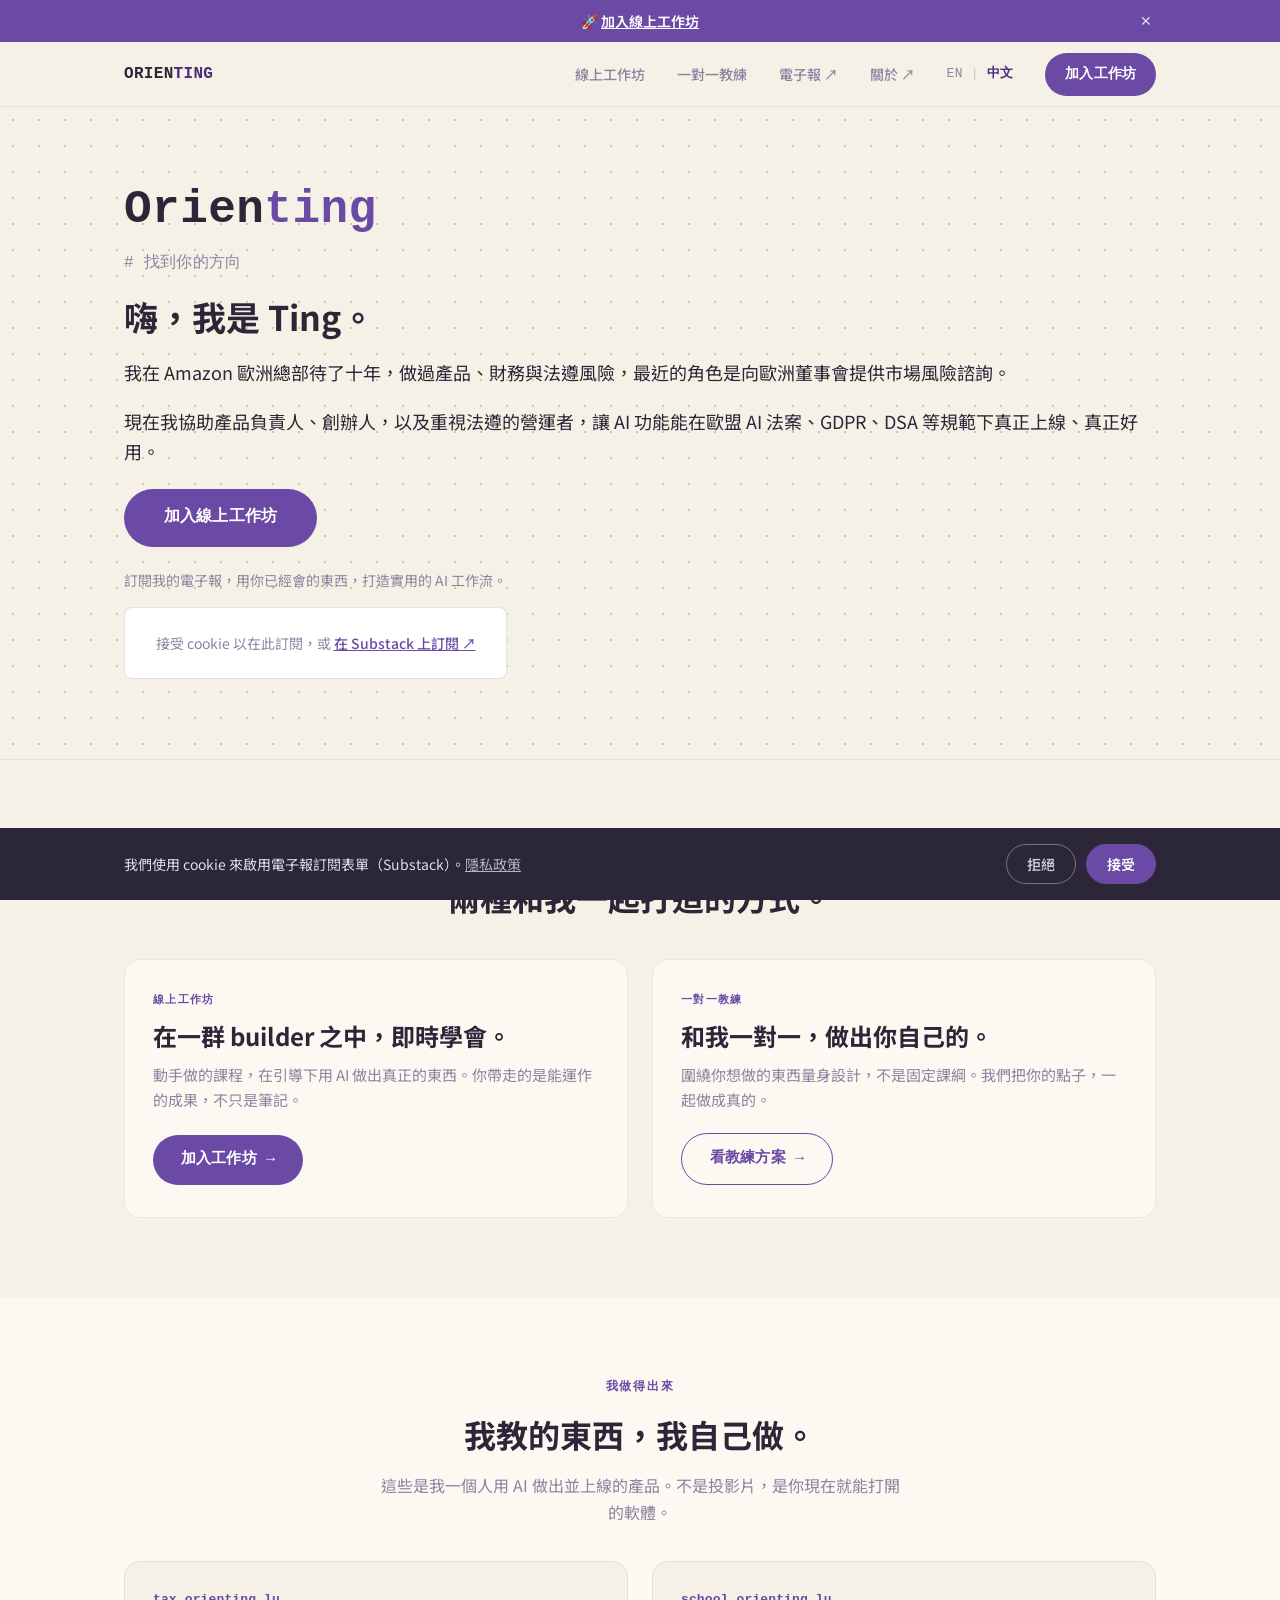
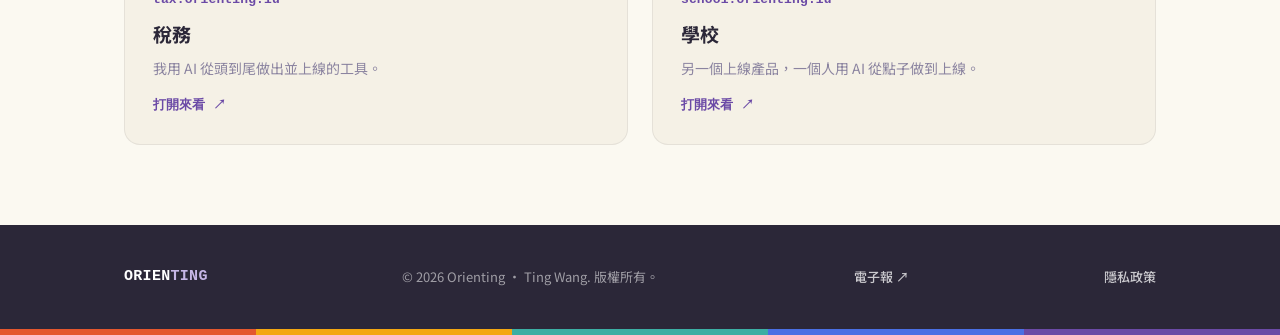
==== commit ebf7f3fe: "Pivot hero to compliance-risk positioning (EN + 中文) Replace the PM-who-builds spine with Ting's comp" ====
--- a/zh/index.html
+++ b/zh/index.html
@@ -4,9 +4,9 @@
   <meta charset="UTF-8" />
   <meta name="viewport" content="width=device-width, initial-scale=1.0" />
   <title>Orienting – 找到你的方向</title>
-  <meta name="description" content="Ting 是前 Amazon 資深產品經理，一個人用 AI 打造產品。線上工作坊與一對一教練，幫你用 AI 打造，即使你從沒寫過程式。" />
+  <meta name="description" content="Ting 在 Amazon 待了十年，做過產品、財務與法遵風險。現在她協助產品負責人與創辦人，讓 AI 功能禁得起歐盟 AI 法案、GDPR、DSA 等規範的考驗。" />
   <meta property="og:title" content="Orienting – 找到你的方向" />
-  <meta property="og:description" content="Ting 是前 Amazon 資深產品經理，一個人用 AI 打造產品。線上工作坊與一對一教練。" />
+  <meta property="og:description" content="Ting 在 Amazon 待了十年，做過產品、財務與法遵風險。現在她協助產品負責人與創辦人，讓 AI 功能禁得起歐盟 AI 法案、GDPR、DSA 等規範的考驗。" />
   <meta property="og:image" content="https://orienting.lu/assets/og-image.jpg" />
   <meta property="og:url" content="https://orienting.lu/zh" />
   <meta property="og:type" content="website" />
@@ -54,9 +54,9 @@
     <div class="container hero__inner">
       <p class="hero__wordmark">Orien<span class="wordmark__ting">ting</span></p>
       <p class="hero__tagline"># 找到你的方向</p>
-      <h1 class="hero__lead">我用產品經理的思維思考，讓 AI 把它做出來。</h1>
-      <p class="hero__bio-text">我來自台灣，在歐洲打造。我當了十年 Amazon 的產品經理，從沒寫過一行程式。</p>
-      <p class="hero__bio-text">現在我自己用 AI 從頭到尾做出產品，也教你做到同樣的事。</p>
+      <h1 class="hero__lead">嗨，我是 Ting。</h1>
+      <p class="hero__bio-text">我在 Amazon 歐洲總部待了十年，做過產品、財務與法遵風險，最近的角色是向歐洲董事會提供市場風險諮詢。</p>
+      <p class="hero__bio-text">現在我協助產品負責人、創辦人，以及重視法遵的營運者，讓 AI 功能能在歐盟 AI 法案、GDPR、DSA 等規範下真正上線、真正好用。</p>
       <a href="https://maven.com/ting/build-your-second-brain?utm_source=orienting_zh" class="hero__cta" target="_blank" rel="noopener">加入線上工作坊</a>
       <div class="hero__secondary">
         <p class="hero__fence">訂閱我的電子報，用你已經會的東西，打造實用的 AI 工作流。</p>
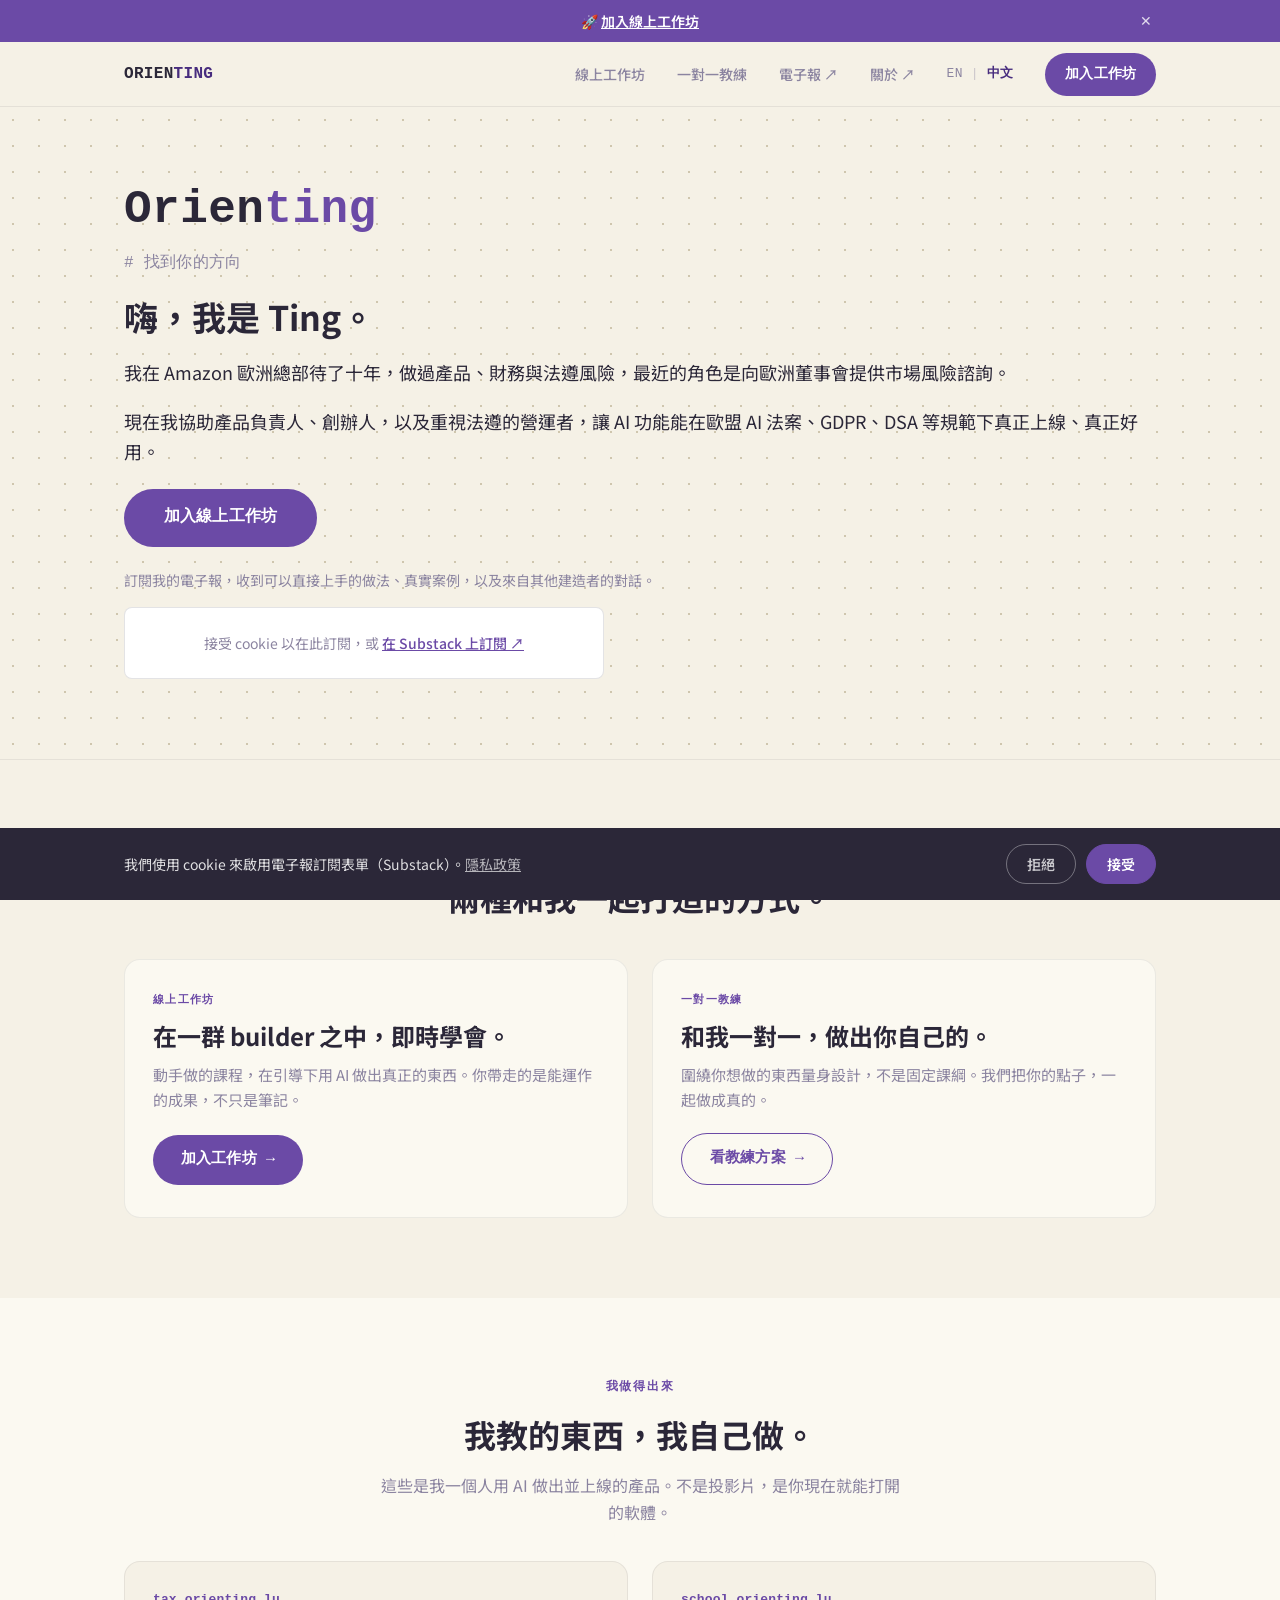
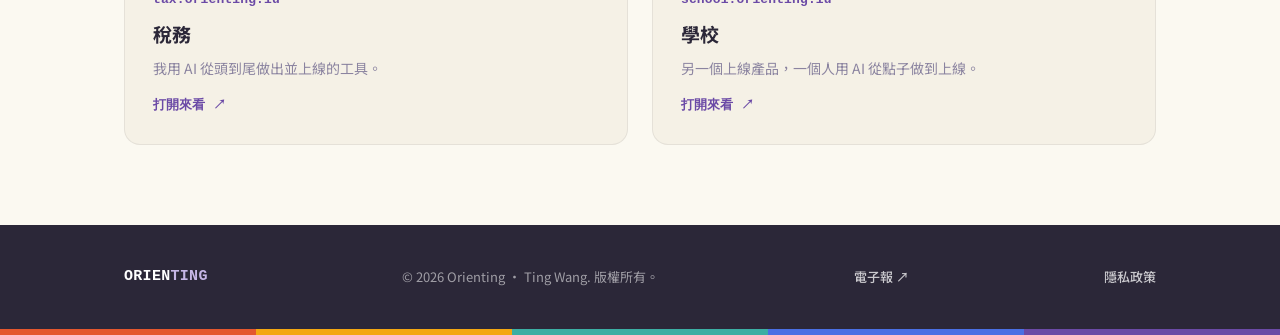
==== commit a93b09ed: "Update newsletter fence copy to playbooks/case studies framing (EN + 中文)" ====
--- a/zh/index.html
+++ b/zh/index.html
@@ -59,7 +59,7 @@
       <p class="hero__bio-text">現在我協助產品負責人、創辦人，以及重視法遵的營運者，讓 AI 功能能在歐盟 AI 法案、GDPR、DSA 等規範下真正上線、真正好用。</p>
       <a href="https://maven.com/ting/build-your-second-brain?utm_source=orienting_zh" class="hero__cta" target="_blank" rel="noopener">加入線上工作坊</a>
       <div class="hero__secondary">
-        <p class="hero__fence">訂閱我的電子報，用你已經會的東西，打造實用的 AI 工作流。</p>
+        <p class="hero__fence">訂閱我的電子報，收到可以直接上手的做法、真實案例，以及來自其他建造者的對話。</p>
         <div class="hero__subscribe">
           <div class="subscribe-gate">
             <div class="subscribe-gate__blocked">
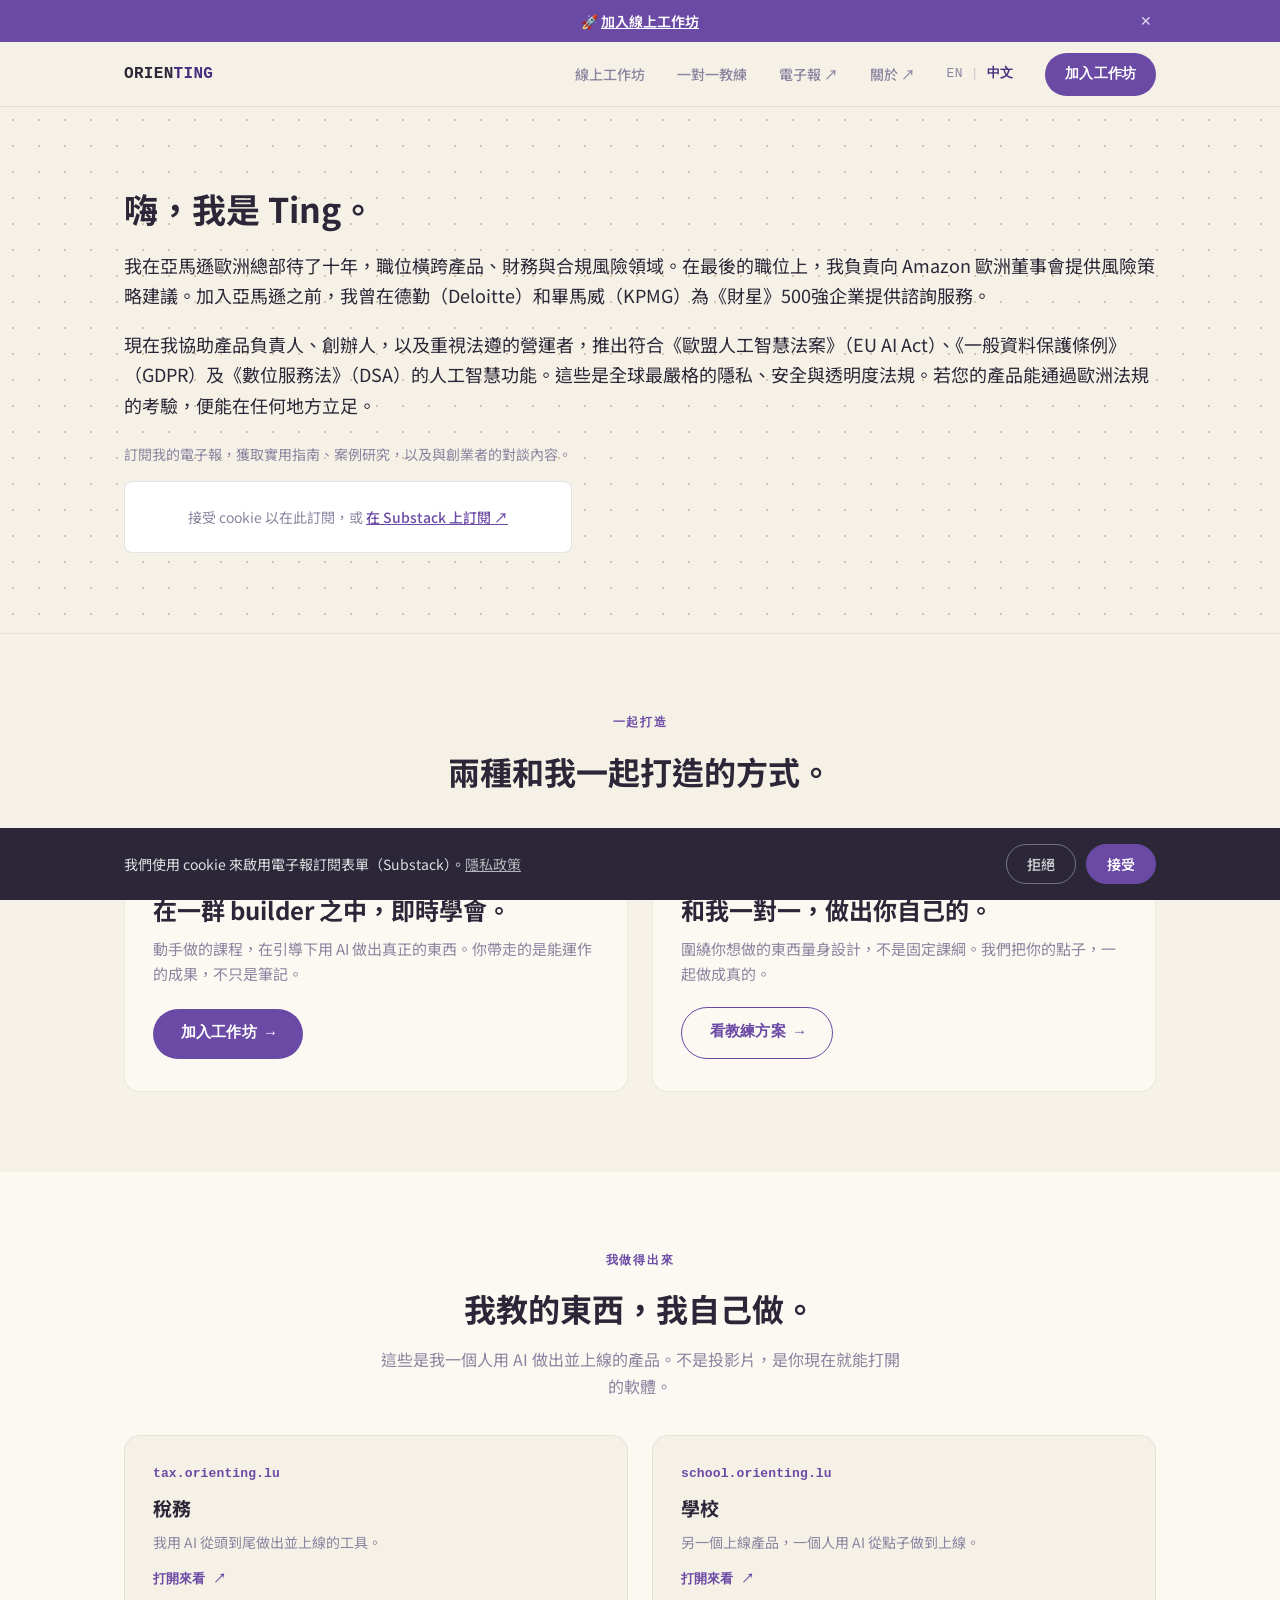
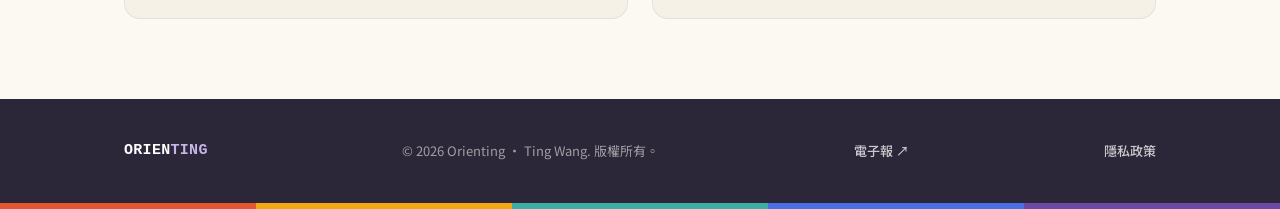
==== commit 4b69c10f: "Expand hero with Deloitte/KPMG background, drop workshop CTA and hero heading Hero bio now covers Ti" ====
--- a/zh/index.html
+++ b/zh/index.html
@@ -52,14 +52,11 @@
   <!-- Hero -->
   <section class="hero dotgrid" id="hero">
     <div class="container hero__inner">
-      <p class="hero__wordmark">Orien<span class="wordmark__ting">ting</span></p>
-      <p class="hero__tagline"># 找到你的方向</p>
       <h1 class="hero__lead">嗨，我是 Ting。</h1>
-      <p class="hero__bio-text">我在 Amazon 歐洲總部待了十年，做過產品、財務與法遵風險，最近的角色是向歐洲董事會提供市場風險諮詢。</p>
-      <p class="hero__bio-text">現在我協助產品負責人、創辦人，以及重視法遵的營運者，讓 AI 功能能在歐盟 AI 法案、GDPR、DSA 等規範下真正上線、真正好用。</p>
-      <a href="https://maven.com/ting/build-your-second-brain?utm_source=orienting_zh" class="hero__cta" target="_blank" rel="noopener">加入線上工作坊</a>
+      <p class="hero__bio-text">我在亞馬遜歐洲總部待了十年，職位橫跨產品、財務與合規風險領域。在最後的職位上，我負責向 Amazon 歐洲董事會提供風險策略建議。加入亞馬遜之前，我曾在德勤（Deloitte）和畢馬威（KPMG）為《財星》500強企業提供諮詢服務。</p>
+      <p class="hero__bio-text">現在我協助產品負責人、創辦人，以及重視法遵的營運者，推出符合《歐盟人工智慧法案》（EU AI Act）、《一般資料保護條例》（GDPR）及《數位服務法》（DSA）的人工智慧功能。這些是全球最嚴格的隱私、安全與透明度法規。若您的產品能通過歐洲法規的考驗，便能在任何地方立足。</p>
       <div class="hero__secondary">
-        <p class="hero__fence">訂閱我的電子報，收到可以直接上手的做法、真實案例，以及來自其他建造者的對話。</p>
+        <p class="hero__fence">訂閱我的電子報，獲取實用指南、案例研究，以及與創業者的對談內容。</p>
         <div class="hero__subscribe">
           <div class="subscribe-gate">
             <div class="subscribe-gate__blocked">
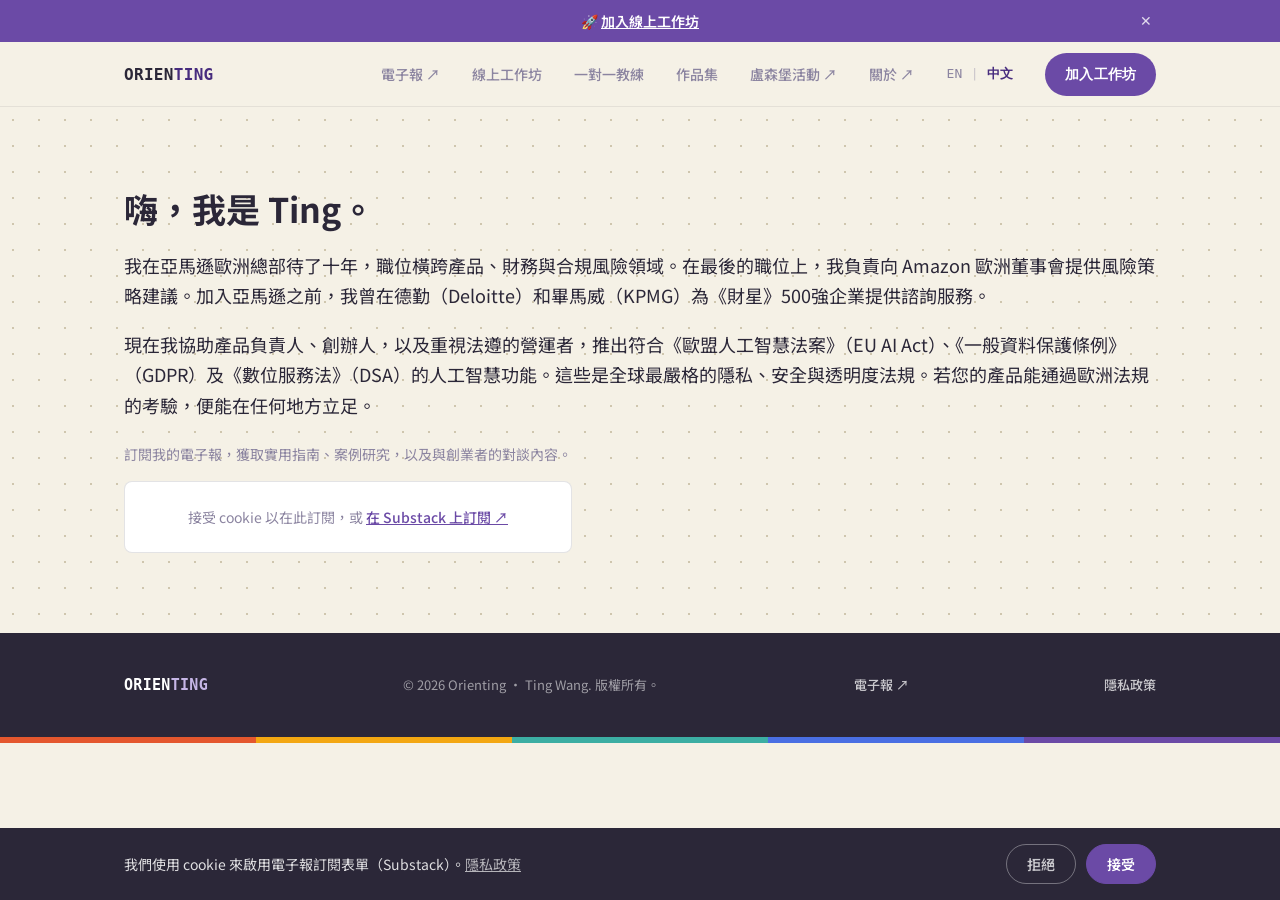
==== commit 6618bfbd: "Trim homepage to hero-only, move proof to /portfolio, reorder nav Homepage now ends at the hero's ne" ====
--- a/zh/index.html
+++ b/zh/index.html
@@ -36,9 +36,11 @@
     <div class="container nav__inner">
       <a href="/zh/" class="nav__wordmark">ORIEN<span class="wordmark__ting">TING</span></a>
       <nav class="nav__links" id="navLinks" aria-label="主導覽">
+        <a href="https://howmomai.substack.com" class="nav__link" target="_blank" rel="noopener">電子報 ↗</a>
         <a href="https://maven.com/ting/build-your-second-brain?utm_source=orienting_zh" class="nav__link" target="_blank" rel="noopener">線上工作坊</a>
         <a href="/zh/coaching" class="nav__link">一對一教練</a>
-        <a href="https://howmomai.substack.com" class="nav__link" target="_blank" rel="noopener">電子報 ↗</a>
+        <a href="/zh/portfolio" class="nav__link">作品集</a>
+        <a href="https://luma.com/user/usr-sBGOoekdV7BDtQ0" class="nav__link" target="_blank" rel="noopener">盧森堡活動 ↗</a>
         <a href="https://www.linkedin.com/in/wangtzuting/" class="nav__link" target="_blank" rel="noopener">關於 ↗</a>
         <span class="nav__lang"><a href="/">EN</a><span class="sep">|</span><span class="is-current">中文</span></span>
         <a href="https://maven.com/ting/build-your-second-brain?utm_source=orienting_zh" class="nav__cta" target="_blank" rel="noopener">加入工作坊</a>
@@ -57,79 +59,6 @@
       <p class="hero__bio-text">現在我協助產品負責人、創辦人，以及重視法遵的營運者，推出符合《歐盟人工智慧法案》（EU AI Act）、《一般資料保護條例》（GDPR）及《數位服務法》（DSA）的人工智慧功能。這些是全球最嚴格的隱私、安全與透明度法規。若您的產品能通過歐洲法規的考驗，便能在任何地方立足。</p>
       <div class="hero__secondary">
         <p class="hero__fence">訂閱我的電子報，獲取實用指南、案例研究，以及與創業者的對談內容。</p>
-        <div class="hero__subscribe">
-          <div class="subscribe-gate">
-            <div class="subscribe-gate__blocked">
-              <p class="subscribe-gate__msg">接受 cookie 以在此訂閱，或 <a href="https://howmomai.substack.com" target="_blank" rel="noopener" class="subscribe-gate__link">在 Substack 上訂閱 ↗</a></p>
-            </div>
-            <div class="subscribe-gate__embed">
-              <iframe data-src="https://howmomai.substack.com/embed?transparent=1" width="480" height="150" style="border: 0; background: transparent" frameborder="0" scrolling="no" title="訂閱電子報"></iframe>
-            </div>
-          </div>
-        </div>
-      </div>
-    </div>
-  </section>
-
-  <!-- Offers -->
-  <section class="offers" id="offers">
-    <div class="container offers__inner">
-      <p class="offers__label">一起打造</p>
-      <h2 class="offers__headline">兩種和我一起打造的方式。</h2>
-      <div class="offers__cards">
-
-        <div class="offer-card">
-          <p class="offer-card__kicker">線上工作坊</p>
-          <h3 class="offer-card__title">在一群 builder 之中，即時學會。</h3>
-          <p class="offer-card__desc">動手做的課程，在引導下用 AI 做出真正的東西。你帶走的是能運作的成果，不只是筆記。</p>
-          <a href="https://maven.com/ting/build-your-second-brain?utm_source=orienting_zh" class="offer-card__cta" target="_blank" rel="noopener">加入工作坊 →</a>
-        </div>
-
-        <div class="offer-card">
-          <p class="offer-card__kicker">一對一教練</p>
-          <h3 class="offer-card__title">和我一對一，做出你自己的。</h3>
-          <p class="offer-card__desc">圍繞你想做的東西量身設計，不是固定課綱。我們把你的點子，一起做成真的。</p>
-          <a href="/zh/coaching" class="offer-card__cta offer-card__cta--ghost">看教練方案 →</a>
-        </div>
-
-      </div>
-    </div>
-  </section>
-
-  <!-- Proof -->
-  <section class="proof" id="proof">
-    <div class="container proof__inner">
-      <p class="proof__label">我做得出來</p>
-      <h2 class="proof__headline">我教的東西，我自己做。</h2>
-      <p class="proof__subline">這些是我一個人用 AI 做出並上線的產品。不是投影片，是你現在就能打開的軟體。</p>
-      <div class="proof__cards">
-
-        <a href="https://tax.orienting.lu" class="proof-card" target="_blank" rel="noopener">
-          <p class="proof-card__domain">tax.orienting.lu</p>
-          <h3 class="proof-card__title">稅務</h3>
-          <p class="proof-card__desc">我用 AI 從頭到尾做出並上線的工具。</p>
-          <span class="proof-card__visit">打開來看 ↗</span>
-        </a>
-
-        <a href="https://school.orienting.lu" class="proof-card" target="_blank" rel="noopener">
-          <p class="proof-card__domain">school.orienting.lu</p>
-          <h3 class="proof-card__title">學校</h3>
-          <p class="proof-card__desc">另一個上線產品，一個人用 AI 從點子做到上線。</p>
-          <span class="proof-card__visit">打開來看 ↗</span>
-        </a>
-
-      </div>
-    </div>
-  </section>
-
-  <!-- Newsletter Feed -->
-  <section class="newsletter-feed" id="newsletter-feed">
-    <div class="container newsletter-feed__inner">
-      <p class="newsletter-feed__label">電子報</p>
-      <div class="newsletter-feed__cards" id="newsletterCards"></div>
-      <a href="https://howmomai.substack.com" class="newsletter-feed__more" target="_blank" rel="noopener">閱讀所有文章 ↗</a>
-      <div class="hero__secondary">
-        <p class="hero__fence">喜歡你讀到的嗎？訂閱下一篇。</p>
         <div class="hero__subscribe">
           <div class="subscribe-gate">
             <div class="subscribe-gate__blocked">
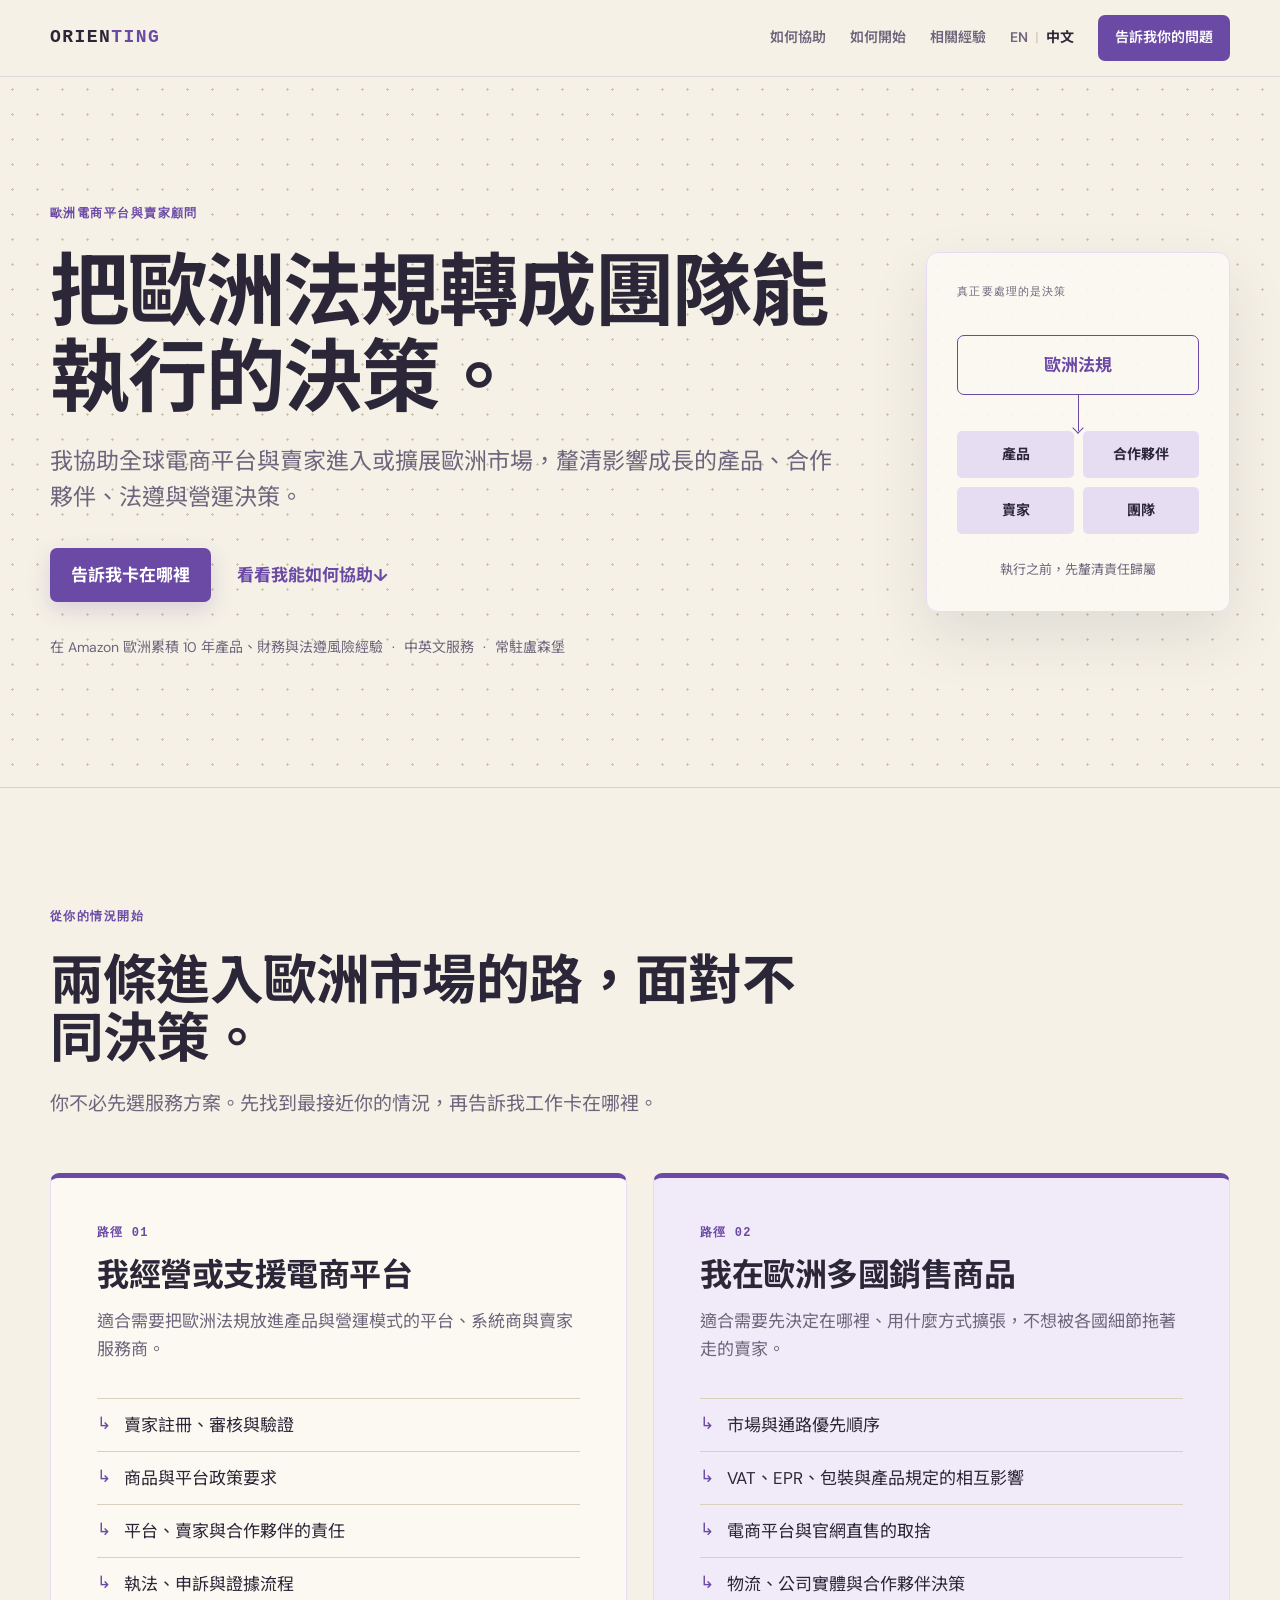
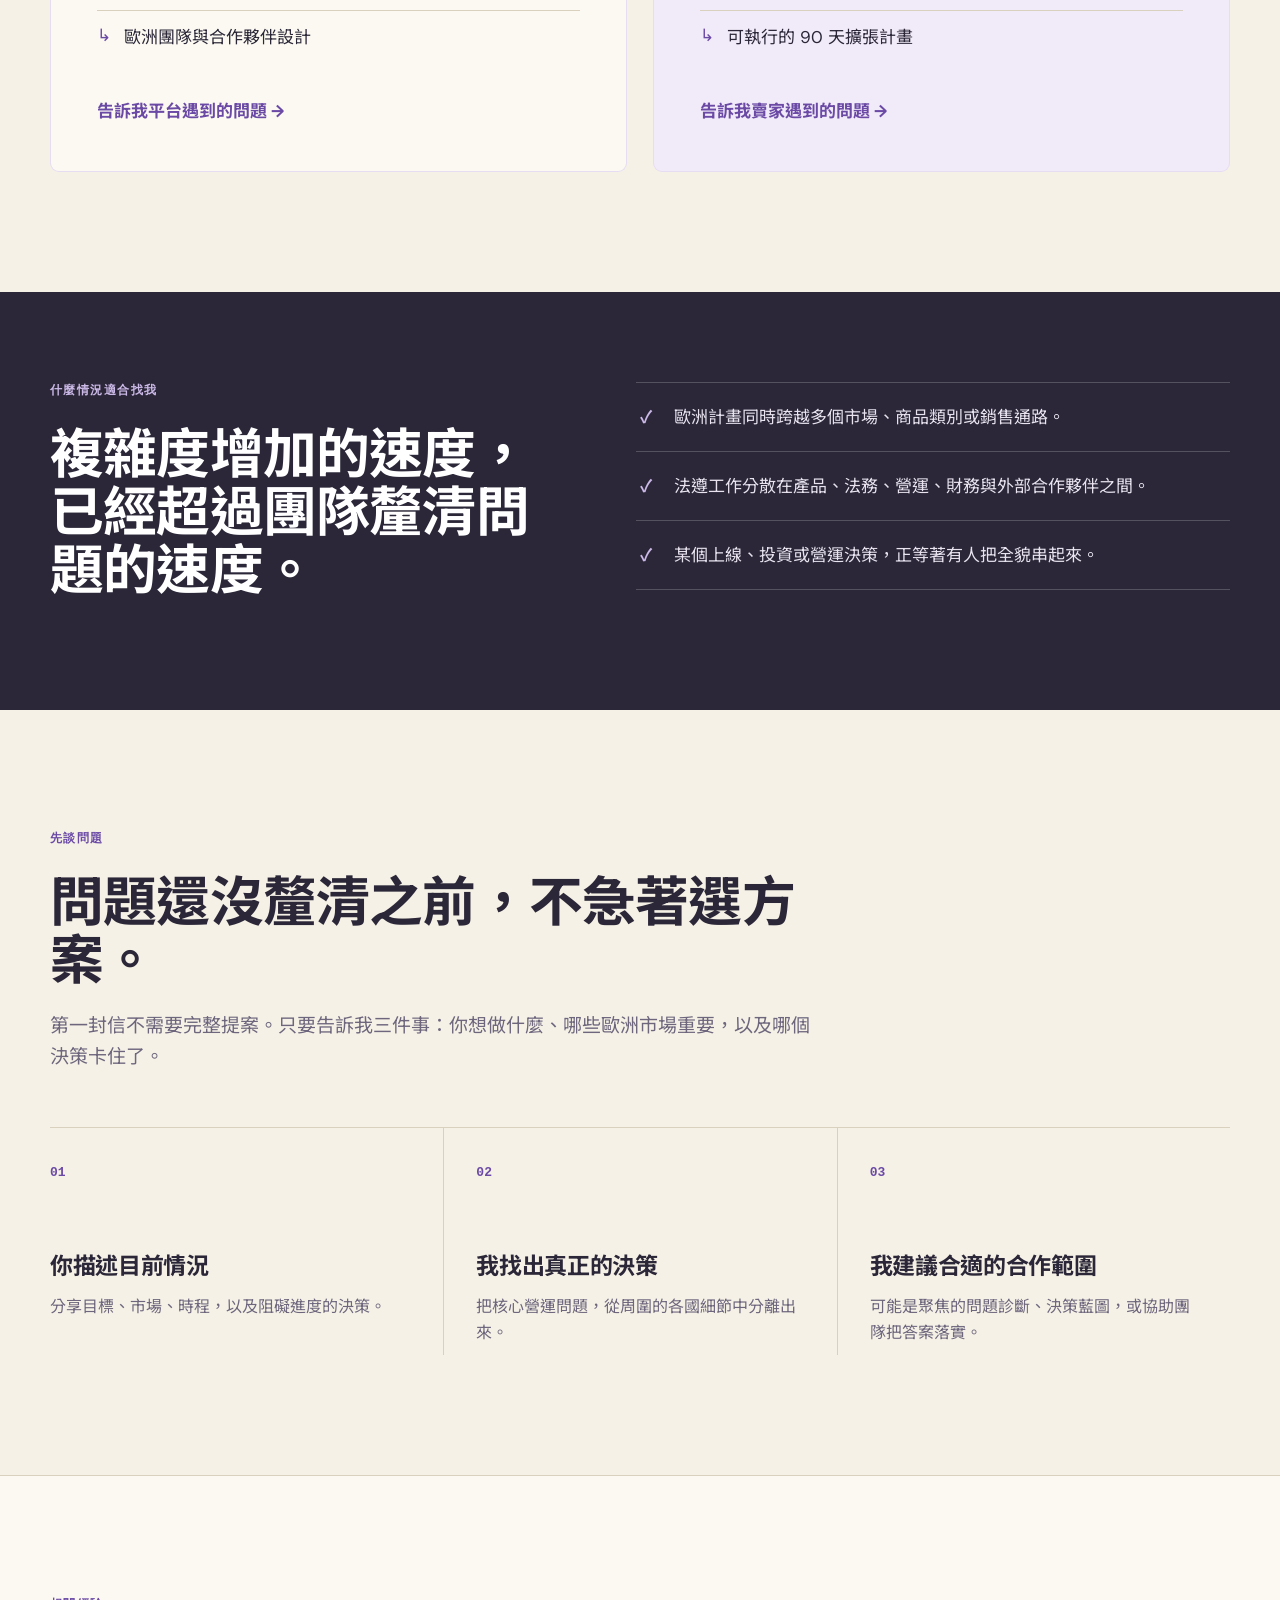
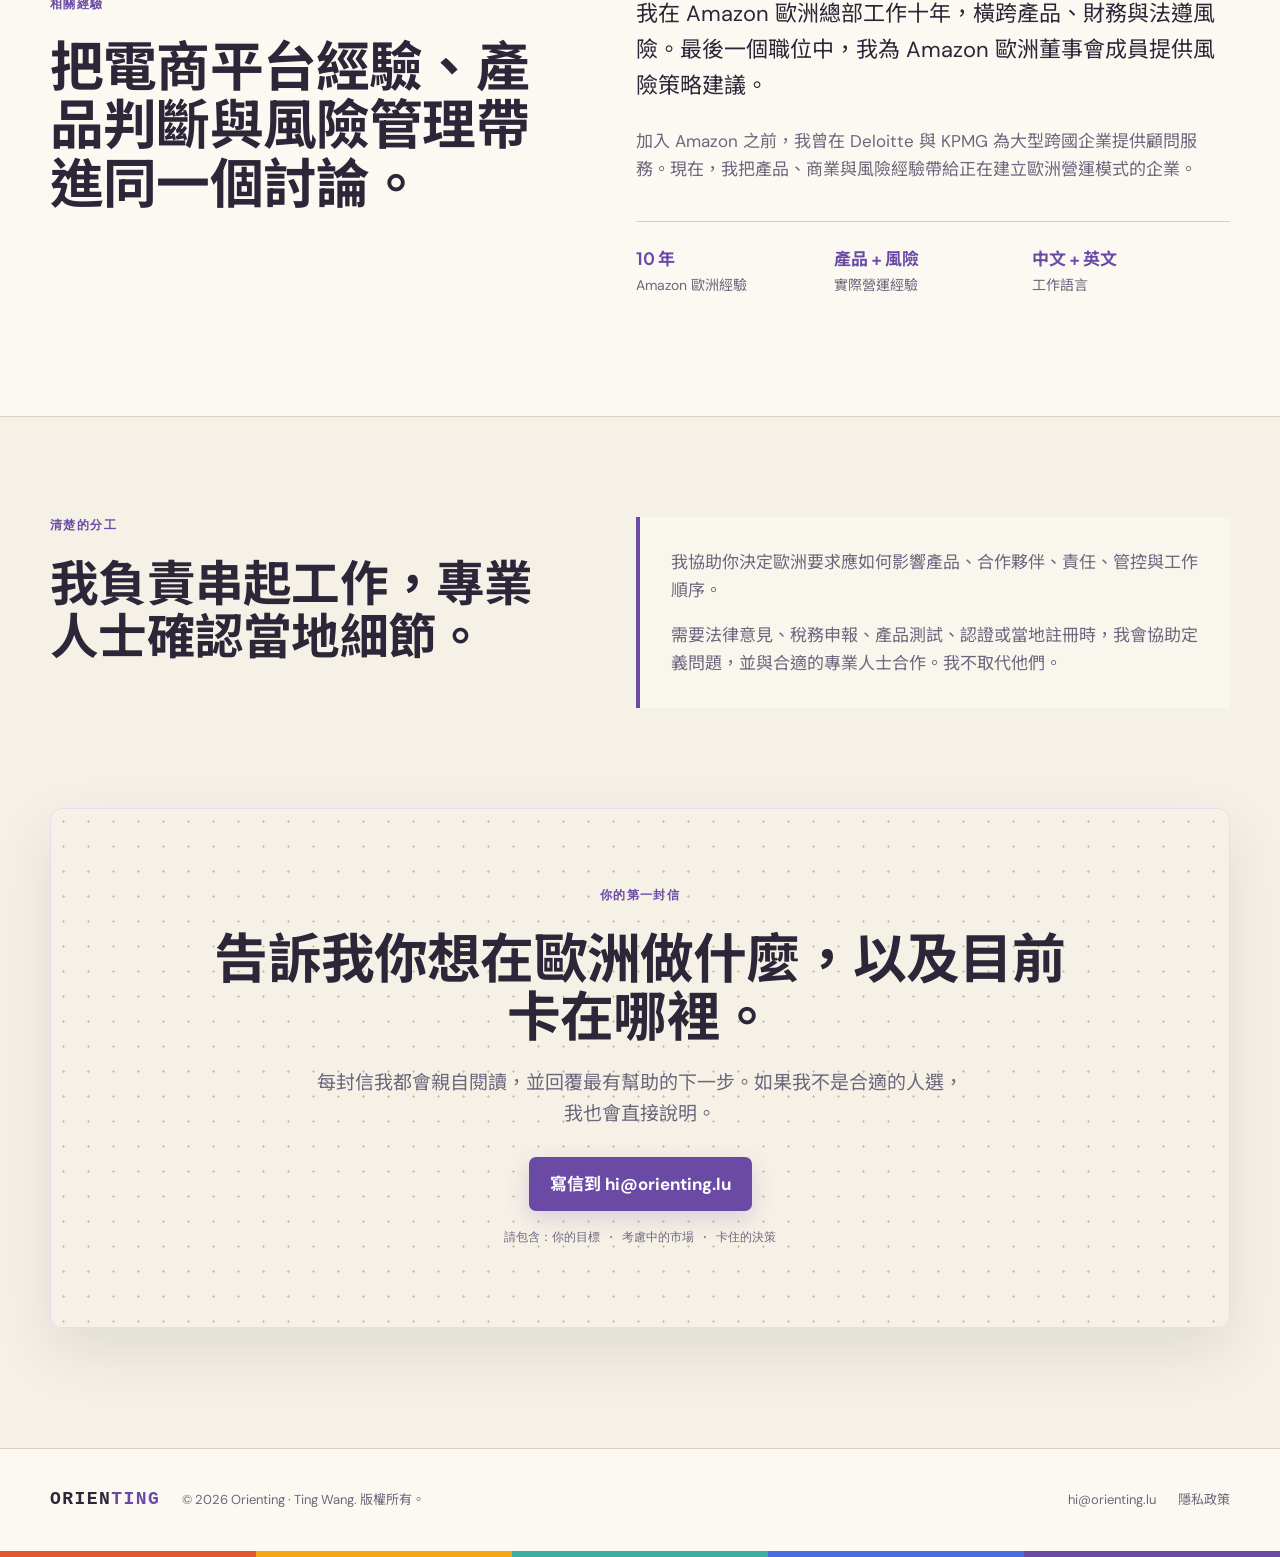
==== commit 231b7332: "Reposition site for European marketplace advisory" ====
--- a/zh/index.html
+++ b/zh/index.html
@@ -3,47 +3,37 @@
 <head>
   <meta charset="UTF-8" />
   <meta name="viewport" content="width=device-width, initial-scale=1.0" />
-  <title>Orienting – 找到你的方向</title>
-  <meta name="description" content="Ting 在 Amazon 待了十年，做過產品、財務與法遵風險。現在她協助產品負責人與創辦人，讓 AI 功能禁得起歐盟 AI 法案、GDPR、DSA 等規範的考驗。" />
-  <meta property="og:title" content="Orienting – 找到你的方向" />
-  <meta property="og:description" content="Ting 在 Amazon 待了十年，做過產品、財務與法遵風險。現在她協助產品負責人與創辦人，讓 AI 功能禁得起歐盟 AI 法案、GDPR、DSA 等規範的考驗。" />
+  <title>歐洲電商平台與賣家顧問 | Orienting</title>
+  <meta name="description" content="Orienting 協助全球電商平台與賣家，把歐洲法規的複雜度轉成產品、合作夥伴、法遵與營運決策。" />
+  <meta property="og:title" content="歐洲電商平台與賣家顧問 | Orienting" />
+  <meta property="og:description" content="把歐洲法規轉成團隊能執行的決策。" />
   <meta property="og:image" content="https://orienting.lu/assets/og-image.jpg" />
-  <meta property="og:url" content="https://orienting.lu/zh" />
+  <meta property="og:url" content="https://orienting.lu/zh/" />
   <meta property="og:type" content="website" />
   <meta name="twitter:card" content="summary_large_image" />
-  <meta name="twitter:title" content="Orienting – 找到你的方向" />
+  <meta name="twitter:title" content="歐洲電商平台與賣家顧問 | Orienting" />
+  <meta name="twitter:description" content="把歐洲法規轉成團隊能執行的決策。" />
   <meta name="twitter:image" content="https://orienting.lu/assets/og-image.jpg" />
+  <link rel="canonical" href="https://orienting.lu/zh/" />
+  <link rel="alternate" hreflang="en" href="https://orienting.lu/" />
+  <link rel="alternate" hreflang="zh-Hant" href="https://orienting.lu/zh/" />
+  <link rel="alternate" hreflang="x-default" href="https://orienting.lu/" />
+  <link rel="icon" href="/assets/favicon.svg" type="image/svg+xml" />
   <link rel="preconnect" href="https://fonts.googleapis.com" />
   <link rel="preconnect" href="https://fonts.gstatic.com" crossorigin />
-  <link href="https://fonts.googleapis.com/css2?family=Plus+Jakarta+Sans:wght@400;600;700&family=DM+Sans:wght@400;500&family=Noto+Sans+TC:wght@400;500;700&display=swap" rel="stylesheet" />
+  <link href="https://fonts.googleapis.com/css2?family=Plus+Jakarta+Sans:wght@400;600;700&amp;family=DM+Sans:wght@400;500;600&amp;family=Noto+Sans+TC:wght@400;500;700&amp;display=swap" rel="stylesheet" />
   <link rel="stylesheet" href="/style.css" />
 </head>
-<body>
-
-  <!-- Announcement Bar -->
-  <div class="announcement-bar" id="announcementBar">
-    <div class="container">
-      <p class="announcement-bar__text">
-        <!-- TODO(zh): point to the Chinese Maven course once it exists; for now uses the existing workshop. -->
-        🚀 <a href="https://maven.com/ting/build-your-second-brain?utm_source=orienting_zh" class="announcement-bar__link" target="_blank" rel="noopener">加入線上工作坊</a>
-      </p>
-      <button class="announcement-bar__close" id="announcementClose" aria-label="關閉公告">✕</button>
-    </div>
-  </div>
-
-  <!-- Navigation -->
+<body class="advisory-site">
   <header class="nav">
     <div class="container nav__inner">
-      <a href="/zh/" class="nav__wordmark">ORIEN<span class="wordmark__ting">TING</span></a>
+      <a href="/zh/" class="nav__wordmark" aria-label="Orienting 首頁">ORIEN<span class="wordmark__ting">TING</span></a>
       <nav class="nav__links" id="navLinks" aria-label="主導覽">
-        <a href="https://howmomai.substack.com" class="nav__link" target="_blank" rel="noopener">電子報 ↗</a>
-        <a href="https://maven.com/ting/build-your-second-brain?utm_source=orienting_zh" class="nav__link" target="_blank" rel="noopener">線上工作坊</a>
-        <a href="/zh/coaching" class="nav__link">一對一教練</a>
-        <a href="/zh/portfolio" class="nav__link">作品集</a>
-        <a href="https://luma.com/user/usr-sBGOoekdV7BDtQ0" class="nav__link" target="_blank" rel="noopener">盧森堡活動 ↗</a>
-        <a href="https://www.linkedin.com/in/wangtzuting/" class="nav__link" target="_blank" rel="noopener">關於 ↗</a>
+        <a href="#paths" class="nav__link">如何協助</a>
+        <a href="#approach" class="nav__link">如何開始</a>
+        <a href="#experience" class="nav__link">相關經驗</a>
         <span class="nav__lang"><a href="/">EN</a><span class="sep">|</span><span class="is-current">中文</span></span>
-        <a href="https://maven.com/ting/build-your-second-brain?utm_source=orienting_zh" class="nav__cta" target="_blank" rel="noopener">加入工作坊</a>
+        <a href="mailto:hi@orienting.lu?subject=%E6%AD%90%E6%B4%B2%E6%93%B4%E5%BC%B5%E5%95%8F%E9%A1%8C&amp;body=%E4%BD%A0%E6%83%B3%E5%9C%A8%E6%AD%90%E6%B4%B2%E6%8E%A8%E5%87%BA%E6%88%96%E6%93%B4%E5%A4%A7%E4%BB%80%E9%BA%BC%EF%BC%9F%0A%0A%E7%9B%AE%E5%89%8D%E8%80%83%E6%85%AE%E5%93%AA%E4%BA%9B%E6%AD%90%E6%B4%B2%E5%B8%82%E5%A0%B4%EF%BC%9F%0A%0A%E5%93%AA%E5%80%8B%E6%B1%BA%E7%AD%96%E5%8D%A1%E4%BD%8F%E4%BA%86%EF%BC%9F" class="nav__cta">告訴我你的問題</a>
       </nav>
       <button class="nav__hamburger" id="navHamburger" aria-label="切換選單" aria-expanded="false">
         <span></span><span></span><span></span>
@@ -51,50 +41,152 @@
     </div>
   </header>
 
-  <!-- Hero -->
-  <section class="hero dotgrid" id="hero">
-    <div class="container hero__inner">
-      <h1 class="hero__lead">嗨，我是 Ting。</h1>
-      <p class="hero__bio-text">我在亞馬遜歐洲總部待了十年，職位橫跨產品、財務與合規風險領域。在最後的職位上，我負責向 Amazon 歐洲董事會提供風險策略建議。加入亞馬遜之前，我曾在德勤（Deloitte）和畢馬威（KPMG）為《財星》500強企業提供諮詢服務。</p>
-      <p class="hero__bio-text">現在我協助產品負責人、創辦人，以及重視法遵的營運者，推出符合《歐盟人工智慧法案》（EU AI Act）、《一般資料保護條例》（GDPR）及《數位服務法》（DSA）的人工智慧功能。這些是全球最嚴格的隱私、安全與透明度法規。若您的產品能通過歐洲法規的考驗，便能在任何地方立足。</p>
-      <div class="hero__secondary">
-        <p class="hero__fence">訂閱我的電子報，獲取實用指南、案例研究，以及與創業者的對談內容。</p>
-        <div class="hero__subscribe">
-          <div class="subscribe-gate">
-            <div class="subscribe-gate__blocked">
-              <p class="subscribe-gate__msg">接受 cookie 以在此訂閱，或 <a href="https://howmomai.substack.com" target="_blank" rel="noopener" class="subscribe-gate__link">在 Substack 上訂閱 ↗</a></p>
-            </div>
-            <div class="subscribe-gate__embed">
-              <iframe data-src="https://howmomai.substack.com/embed?transparent=1" width="480" height="150" style="border: 0; background: transparent" frameborder="0" scrolling="no" title="訂閱電子報"></iframe>
-            </div>
+  <main>
+    <section class="advisory-hero dotgrid">
+      <div class="container advisory-hero__grid">
+        <div class="advisory-hero__copy">
+          <p class="eyebrow">歐洲電商平台與賣家顧問</p>
+          <h1>把歐洲法規轉成團隊能執行的決策。</h1>
+          <p class="advisory-hero__lede">我協助全球電商平台與賣家進入或擴展歐洲市場，釐清影響成長的產品、合作夥伴、法遵與營運決策。</p>
+          <div class="advisory-hero__actions">
+            <a href="mailto:hi@orienting.lu?subject=%E6%AD%90%E6%B4%B2%E6%93%B4%E5%BC%B5%E5%95%8F%E9%A1%8C&amp;body=%E4%BD%A0%E6%83%B3%E5%9C%A8%E6%AD%90%E6%B4%B2%E6%8E%A8%E5%87%BA%E6%88%96%E6%93%B4%E5%A4%A7%E4%BB%80%E9%BA%BC%EF%BC%9F%0A%0A%E7%9B%AE%E5%89%8D%E8%80%83%E6%85%AE%E5%93%AA%E4%BA%9B%E6%AD%90%E6%B4%B2%E5%B8%82%E5%A0%B4%EF%BC%9F%0A%0A%E5%93%AA%E5%80%8B%E6%B1%BA%E7%AD%96%E5%8D%A1%E4%BD%8F%E4%BA%86%EF%BC%9F" class="button button--primary">告訴我卡在哪裡</a>
+            <a href="#paths" class="button button--text">看看我能如何協助 <span aria-hidden="true">↓</span></a>
+          </div>
+          <p class="advisory-hero__proof">在 Amazon 歐洲累積 10 年產品、財務與法遵風險經驗 <span>·</span> 中英文服務 <span>·</span> 常駐盧森堡</p>
+        </div>
+
+        <div class="decision-map" aria-label="把歐洲法規轉成四類決策">
+          <p class="decision-map__label">真正要處理的是決策</p>
+          <div class="decision-map__source">歐洲法規</div>
+          <div class="decision-map__line" aria-hidden="true"></div>
+          <div class="decision-map__outcomes">
+            <span>產品</span>
+            <span>合作夥伴</span>
+            <span>賣家</span>
+            <span>團隊</span>
+          </div>
+          <p class="decision-map__note">執行之前，先釐清責任歸屬</p>
+        </div>
+      </div>
+    </section>
+
+    <section class="buyer-paths" id="paths">
+      <div class="container">
+        <div class="section-intro">
+          <p class="eyebrow">從你的情況開始</p>
+          <h2>兩條進入歐洲市場的路，面對不同決策。</h2>
+          <p>你不必先選服務方案。先找到最接近你的情況，再告訴我工作卡在哪裡。</p>
+        </div>
+
+        <div class="buyer-paths__grid">
+          <article class="path-card">
+            <p class="path-card__number">路徑 01</p>
+            <h3>我經營或支援電商平台</h3>
+            <p class="path-card__summary">適合需要把歐洲法規放進產品與營運模式的平台、系統商與賣家服務商。</p>
+            <ul class="path-card__list">
+              <li>賣家註冊、審核與驗證</li>
+              <li>商品與平台政策要求</li>
+              <li>平台、賣家與合作夥伴的責任</li>
+              <li>執法、申訴與證據流程</li>
+              <li>歐洲團隊與合作夥伴設計</li>
+            </ul>
+            <a href="mailto:hi@orienting.lu?subject=%E9%9B%BB%E5%95%86%E5%B9%B3%E5%8F%B0%E7%9A%84%E6%AD%90%E6%B4%B2%E6%93%B4%E5%BC%B5%E5%95%8F%E9%A1%8C&amp;body=%E4%BD%A0%E6%83%B3%E5%9C%A8%E6%AD%90%E6%B4%B2%E6%8E%A8%E5%87%BA%E6%88%96%E6%93%B4%E5%A4%A7%E4%BB%80%E9%BA%BC%EF%BC%9F%0A%0A%E7%9B%AE%E5%89%8D%E8%80%83%E6%85%AE%E5%93%AA%E4%BA%9B%E6%AD%90%E6%B4%B2%E5%B8%82%E5%A0%B4%EF%BC%9F%0A%0A%E5%93%AA%E5%80%8B%E6%B1%BA%E7%AD%96%E5%8D%A1%E4%BD%8F%E4%BA%86%EF%BC%9F" class="path-card__link">告訴我平台遇到的問題 <span aria-hidden="true">→</span></a>
+          </article>
+
+          <article class="path-card path-card--seller">
+            <p class="path-card__number">路徑 02</p>
+            <h3>我在歐洲多國銷售商品</h3>
+            <p class="path-card__summary">適合需要先決定在哪裡、用什麼方式擴張，不想被各國細節拖著走的賣家。</p>
+            <ul class="path-card__list">
+              <li>市場與通路優先順序</li>
+              <li>VAT、EPR、包裝與產品規定的相互影響</li>
+              <li>電商平台與官網直售的取捨</li>
+              <li>物流、公司實體與合作夥伴決策</li>
+              <li>可執行的 90 天擴張計畫</li>
+            </ul>
+            <a href="mailto:hi@orienting.lu?subject=%E8%B3%A3%E5%AE%B6%E7%9A%84%E6%AD%90%E6%B4%B2%E6%93%B4%E5%BC%B5%E5%95%8F%E9%A1%8C&amp;body=%E4%BD%A0%E6%83%B3%E5%9C%A8%E6%AD%90%E6%B4%B2%E6%8E%A8%E5%87%BA%E6%88%96%E6%93%B4%E5%A4%A7%E4%BB%80%E9%BA%BC%EF%BC%9F%0A%0A%E7%9B%AE%E5%89%8D%E8%80%83%E6%85%AE%E5%93%AA%E4%BA%9B%E6%AD%90%E6%B4%B2%E5%B8%82%E5%A0%B4%EF%BC%9F%0A%0A%E5%93%AA%E5%80%8B%E6%B1%BA%E7%AD%96%E5%8D%A1%E4%BD%8F%E4%BA%86%EF%BC%9F" class="path-card__link">告訴我賣家遇到的問題 <span aria-hidden="true">→</span></a>
+          </article>
+        </div>
+      </div>
+    </section>
+
+    <section class="fit-section" aria-labelledby="fit-title">
+      <div class="container fit-section__grid">
+        <div>
+          <p class="eyebrow">什麼情況適合找我</p>
+          <h2 id="fit-title">複雜度增加的速度，已經超過團隊釐清問題的速度。</h2>
+        </div>
+        <div class="fit-signals">
+          <p>歐洲計畫同時跨越多個市場、商品類別或銷售通路。</p>
+          <p>法遵工作分散在產品、法務、營運、財務與外部合作夥伴之間。</p>
+          <p>某個上線、投資或營運決策，正等著有人把全貌串起來。</p>
+        </div>
+      </div>
+    </section>
+
+    <section class="approach" id="approach">
+      <div class="container">
+        <div class="section-intro section-intro--narrow">
+          <p class="eyebrow">先談問題</p>
+          <h2>問題還沒釐清之前，不急著選方案。</h2>
+          <p>第一封信不需要完整提案。只要告訴我三件事：你想做什麼、哪些歐洲市場重要，以及哪個決策卡住了。</p>
+        </div>
+        <ol class="approach__steps">
+          <li><span class="approach__number">01</span><div><h3>你描述目前情況</h3><p>分享目標、市場、時程，以及阻礙進度的決策。</p></div></li>
+          <li><span class="approach__number">02</span><div><h3>我找出真正的決策</h3><p>把核心營運問題，從周圍的各國細節中分離出來。</p></div></li>
+          <li><span class="approach__number">03</span><div><h3>我建議合適的合作範圍</h3><p>可能是聚焦的問題診斷、決策藍圖，或協助團隊把答案落實。</p></div></li>
+        </ol>
+      </div>
+    </section>
+
+    <section class="experience" id="experience">
+      <div class="container experience__grid">
+        <div class="experience__statement">
+          <p class="eyebrow">相關經驗</p>
+          <h2>把電商平台經驗、產品判斷與風險管理帶進同一個討論。</h2>
+        </div>
+        <div class="experience__details">
+          <p class="experience__lead">我在 Amazon 歐洲總部工作十年，橫跨產品、財務與法遵風險。最後一個職位中，我為 Amazon 歐洲董事會成員提供風險策略建議。</p>
+          <p>加入 Amazon 之前，我曾在 Deloitte 與 KPMG 為大型跨國企業提供顧問服務。現在，我把產品、商業與風險經驗帶給正在建立歐洲營運模式的企業。</p>
+          <div class="experience__facts" aria-label="重要經驗">
+            <span><strong>10 年</strong>Amazon 歐洲經驗</span>
+            <span><strong>產品 + 風險</strong>實際營運經驗</span>
+            <span><strong>中文 + 英文</strong>工作語言</span>
           </div>
         </div>
       </div>
-    </div>
-  </section>
+    </section>
 
-  <!-- Footer -->
+    <section class="boundary">
+      <div class="container boundary__grid">
+        <div><p class="eyebrow">清楚的分工</p><h2>我負責串起工作，專業人士確認當地細節。</h2></div>
+        <div>
+          <p>我協助你決定歐洲要求應如何影響產品、合作夥伴、責任、管控與工作順序。</p>
+          <p>需要法律意見、稅務申報、產品測試、認證或當地註冊時，我會協助定義問題，並與合適的專業人士合作。我不取代他們。</p>
+        </div>
+      </div>
+    </section>
+
+    <section class="contact" id="contact">
+      <div class="container contact__inner dotgrid">
+        <p class="eyebrow">你的第一封信</p>
+        <h2>告訴我你想在歐洲做什麼，以及目前卡在哪裡。</h2>
+        <p>每封信我都會親自閱讀，並回覆最有幫助的下一步。如果我不是合適的人選，我也會直接說明。</p>
+        <a href="mailto:hi@orienting.lu?subject=%E6%AD%90%E6%B4%B2%E6%93%B4%E5%BC%B5%E5%95%8F%E9%A1%8C&amp;body=%E4%BD%A0%E6%83%B3%E5%9C%A8%E6%AD%90%E6%B4%B2%E6%8E%A8%E5%87%BA%E6%88%96%E6%93%B4%E5%A4%A7%E4%BB%80%E9%BA%BC%EF%BC%9F%0A%0A%E7%9B%AE%E5%89%8D%E8%80%83%E6%85%AE%E5%93%AA%E4%BA%9B%E6%AD%90%E6%B4%B2%E5%B8%82%E5%A0%B4%EF%BC%9F%0A%0A%E5%93%AA%E5%80%8B%E6%B1%BA%E7%AD%96%E5%8D%A1%E4%BD%8F%E4%BA%86%EF%BC%9F" class="button button--primary">寫信到 hi@orienting.lu</a>
+        <p class="contact__prompt">請包含：你的目標 · 考慮中的市場 · 卡住的決策</p>
+      </div>
+    </section>
+  </main>
+
   <footer class="footer">
     <div class="container footer__inner">
       <a href="/zh/" class="footer__wordmark">ORIEN<span class="wordmark__ting">TING</span></a>
       <p class="footer__copy">© 2026 Orienting · Ting Wang. 版權所有。</p>
-      <a href="https://howmomai.substack.com" class="footer__link" target="_blank" rel="noopener">電子報 ↗</a>
+      <a href="mailto:hi@orienting.lu" class="footer__link">hi@orienting.lu</a>
       <a href="/zh/privacy" class="footer__link">隱私政策</a>
     </div>
   </footer>
   <div class="rainbow-band" aria-hidden="true"><span></span><span></span><span></span><span></span><span></span></div>
-
-  <!-- Cookie Consent Banner -->
-  <div class="cookie-banner" id="cookieBanner">
-    <div class="container cookie-banner__inner">
-      <p class="cookie-banner__text">我們使用 cookie 來啟用電子報訂閱表單（Substack）。<a href="/zh/privacy" class="cookie-banner__policy">隱私政策</a></p>
-      <div class="cookie-banner__actions">
-        <button class="cookie-banner__btn cookie-banner__btn--decline" id="cookieDecline">拒絕</button>
-        <button class="cookie-banner__btn cookie-banner__btn--accept" id="cookieAccept">接受</button>
-      </div>
-    </div>
-  </div>
-
   <script src="/script.js"></script>
 </body>
 </html>
--- a/style.css
+++ b/style.css
@@ -1,1507 +1,220 @@
-/* ── Design tokens ── */
-/* Palette inherits the frozen Orienting visual brand (see CLAUDE.md / design.md).
-   Purple is the one owned color. */
 :root {
-  --color-bg: #F5F1E6;             /* cream paper */
-  --color-primary: #6B4AA6;        /* purple ink — hero, owned color, CTAs */
-  --color-primary-hover: #472C7E;  /* deep purple — emphasis, the "ting" highlight */
-  --color-text: #2B2738;           /* title/body text */
-  --color-text-muted: #8B84A0;     /* muted — taglines, secondary */
-  --color-accent: #6B4AA6;         /* section kickers/labels read in purple */
-  --color-surface: #FBF9F1;        /* lighter paper for cards */
-  --color-dot: #CFC6AE;            /* dot-grid texture */
-
-  --font-heading: 'Plus Jakarta Sans', sans-serif;
-  --font-body: 'DM Sans', sans-serif;
-  --font-mono: 'SF Mono', ui-monospace, 'Menlo', monospace;
-  --font-cjk: 'Noto Sans TC', 'PingFang TC', 'Microsoft JhengHei', sans-serif;
-
-  --max-width: 1080px;
-  --spacing-section: 80px;
-}
-
-/* Traditional Chinese pages: swap in the CJK stack for readable rendering. */
-:lang(zh-Hant) body,
-html[lang="zh-Hant"] {
-  --font-heading: 'Noto Sans TC', 'Plus Jakarta Sans', sans-serif;
-  --font-body: 'Noto Sans TC', 'DM Sans', sans-serif;
-}
-
-/* ── Reset ── */
-*, *::before, *::after {
-  box-sizing: border-box;
+  --color-bg: #f5f1e6;
+  --color-primary: #6b4aa6;
+  --color-primary-dark: #472c7e;
+  --color-primary-soft: #e7ddf3;
+  --color-text: #2b2738;
+  --color-muted: #6d667d;
+  --color-surface: #fbf9f1;
+  --color-line: #d9d0bd;
+  --color-dot: #cfc6ae;
+  --font-heading: "Plus Jakarta Sans", "Noto Sans TC", sans-serif;
+  --font-body: "DM Sans", "Noto Sans TC", sans-serif;
+  --font-mono: "SFMono-Regular", Consolas, "Liberation Mono", monospace;
+  --shadow: 0 24px 60px rgba(43, 39, 56, 0.1);
+}
+
+* { box-sizing: border-box; }
+html { scroll-behavior: smooth; }
+body {
   margin: 0;
-  padding: 0;
-}
-
-html {
-  scroll-behavior: smooth;
-}
-
-body {
-  background-color: var(--color-bg);
+  background: var(--color-bg);
   color: var(--color-text);
   font-family: var(--font-body);
-  font-size: 16px;
-  line-height: 1.6;
+  font-size: 17px;
+  line-height: 1.65;
   -webkit-font-smoothing: antialiased;
 }
-
-img {
-  max-width: 100%;
-  display: block;
-}
-
-a {
-  color: inherit;
-  text-decoration: none;
-}
-
-/* ── Announcement Bar ── */
-.announcement-bar {
-  background-color: var(--color-primary);
-  color: #fff;
-  padding: 10px 0;
-  position: sticky;
-  top: 0;
-  z-index: 100;
-}
-
-.announcement-bar .container {
-  display: flex;
-  align-items: center;
-  justify-content: center;
-  gap: 12px;
-  position: relative;
-}
-
-.announcement-bar__text {
-  font-family: var(--font-body);
-  font-size: 14px;
-  font-weight: 500;
-  text-align: center;
-}
-
-.announcement-bar__close {
-  background: none;
-  border: none;
-  color: #fff;
-  cursor: pointer;
-  font-size: 14px;
-  line-height: 1;
-  opacity: 0.8;
-  padding: 4px;
-  position: absolute;
-  right: 24px;
-  top: 50%;
-  transform: translateY(-50%);
-  transition: opacity 0.2s;
-}
-
-.announcement-bar__close:hover {
-  opacity: 1;
-}
-
-.announcement-bar.hidden {
-  display: none;
-}
-
-/* ── Navigation ── */
-.nav {
-  background-color: var(--color-bg);
-  border-bottom: 1px solid rgba(30, 30, 46, 0.08);
-  position: sticky;
-  top: var(--nav-top, 0px);
-  z-index: 99;
-}
-
-.nav__inner {
-  display: flex;
-  align-items: center;
-  justify-content: space-between;
-  height: 64px;
-}
-
-.nav__wordmark {
+body.menu-open { overflow: hidden; }
+a { color: inherit; text-decoration: none; }
+button { font: inherit; }
+h1, h2, h3, p { margin-top: 0; }
+h1, h2, h3 {
+  font-family: var(--font-heading);
+  letter-spacing: -0.035em;
+  line-height: 1.08;
+}
+h1 { font-size: clamp(46px, 6.2vw, 86px); max-width: 920px; margin-bottom: 28px; }
+h2 { font-size: clamp(34px, 4.2vw, 58px); margin-bottom: 24px; }
+h3 { font-size: clamp(25px, 2.5vw, 34px); margin-bottom: 16px; }
+p:last-child { margin-bottom: 0; }
+:lang(zh-Hant) h1, :lang(zh-Hant) h2, :lang(zh-Hant) h3 { letter-spacing: -0.015em; }
+:focus-visible { outline: 3px solid #f3a712; outline-offset: 4px; }
+
+.container { width: min(1180px, calc(100% - 48px)); margin: 0 auto; }
+.dotgrid {
+  background-image: radial-gradient(var(--color-dot) 1.2px, transparent 1.2px);
+  background-size: 25px 25px;
+}
+.eyebrow {
+  margin-bottom: 20px;
+  color: var(--color-primary);
   font-family: var(--font-mono);
-  font-weight: 700;
-  font-size: 16px;
-  letter-spacing: 0.02em;
-  color: var(--color-text);
-}
-
-/* The "ting" inside Orienting — her name, emphasized in deep purple. */
-.wordmark__ting {
-  color: var(--color-primary-hover);
-}
-
-.nav__links {
-  display: flex;
-  align-items: center;
-  gap: 32px;
-}
-
-.nav__link {
-  font-family: var(--font-body);
-  font-size: 14px;
-  font-weight: 500;
-  color: var(--color-text-muted);
-  transition: color 0.2s;
-}
-
-.nav__link:hover {
-  color: var(--color-text);
-}
-
-/* Hamburger */
-.nav__hamburger {
-  display: none;
-  flex-direction: column;
-  justify-content: center;
-  gap: 5px;
-  background: none;
-  border: none;
-  cursor: pointer;
-  padding: 4px;
-  width: 32px;
-}
-
-.nav__hamburger span {
-  display: block;
-  height: 2px;
-  width: 100%;
-  background-color: var(--color-text);
-  border-radius: 2px;
-  transition: transform 0.2s, opacity 0.2s;
-}
-
-/* Mobile */
-@media (max-width: 767px) {
-  .nav__hamburger {
-    display: flex;
-  }
-
-  .nav__links {
-    display: none;
-    position: absolute;
-    top: 100%;
-    left: 0;
-    right: 0;
-    background-color: var(--color-bg);
-    border-bottom: 1px solid rgba(30, 30, 46, 0.08);
-    flex-direction: column;
-    align-items: stretch;
-    gap: 0;
-    padding: 8px 0;
-  }
-
-  .nav__links.open {
-    display: flex;
-  }
-
-  .nav__link {
-    padding: 14px 24px;
-    font-size: 15px;
-  }
-}
-
-/* ── Hero ── */
-.hero {
-  padding: var(--spacing-section) 0;
-  text-align: left;
-  scroll-margin-top: 120px;
-}
-
-.hero__inner {
-  display: flex;
-  flex-direction: column;
-  align-items: flex-start;
-  gap: 18px;
-  max-width: 640px;
-  margin: 0 auto;
-}
-
-.hero__lead {
-  font-family: var(--font-heading);
-  font-weight: 700;
-  font-size: clamp(26px, 3.4vw, 34px);
-  line-height: 1.3;
-  color: var(--color-text);
-}
-
-.hero__bio-text {
-  font-family: var(--font-body);
-  font-size: clamp(16px, 1.8vw, 18px);
-  line-height: 1.7;
-  color: var(--color-text);
-}
-
-.hero__subline {
-  font-family: var(--font-body);
-  font-size: clamp(16px, 2vw, 20px);
-  color: var(--color-text-muted);
-  max-width: 560px;
-}
-
-.hero__subscribe {
-  margin-top: 4px;
-  width: 100%;
-  max-width: 480px;
-}
-
-.hero__subscribe iframe {
-  width: 100%;
-  display: block;
-}
-
-/* ── Hero CTA ── */
-.hero__cta {
-  background-color: var(--color-primary);
-  color: #fff;
-  font-family: var(--font-heading);
-  font-size: 16px;
-  font-weight: 700;
-  padding: 16px 40px;
-  border-radius: 999px;
-  display: inline-block;
-  transition: background-color 0.2s, transform 0.15s;
-  letter-spacing: 0.01em;
-  margin-top: 4px;
-}
-
-.hero__cta:hover {
-  background-color: var(--color-primary-hover);
-  color: #fff;
-  transform: translateY(-2px);
-}
-
-/* ── Footer ── */
-.footer {
-  background-color: var(--color-text);
-  color: #fff;
-  padding: 40px 0;
-}
-
-.footer__inner {
-  display: flex;
-  align-items: center;
-  justify-content: space-between;
-  gap: 16px;
-}
-
-.footer__wordmark {
-  font-family: var(--font-mono);
-  font-weight: 700;
-  font-size: 15px;
-  letter-spacing: 0.02em;
-  color: #fff;
-}
-
-.footer__wordmark .wordmark__ting {
-  color: #C6B6E6;
-}
-
-.footer__copy {
-  font-size: 13px;
-  color: rgba(255, 255, 255, 0.55);
-  text-align: center;
-}
-
-.footer__link {
-  font-size: 13px;
-  font-weight: 500;
-  color: rgba(255, 255, 255, 0.75);
-  transition: color 0.2s;
-}
-
-.footer__link:hover {
-  color: #fff;
-}
-
-@media (max-width: 767px) {
-  .footer__inner {
-    flex-direction: column;
-    text-align: center;
-  }
-}
-
-/* ── Cookie consent banner ── */
-.cookie-banner {
-  position: fixed;
-  bottom: 0;
-  left: 0;
-  right: 0;
-  background-color: var(--color-text);
-  color: #fff;
-  z-index: 200;
-  padding: 16px 0;
-  display: none;
-}
-
-.cookie-banner.visible {
-  display: block;
-}
-
-.cookie-banner__inner {
-  display: flex;
-  align-items: center;
-  justify-content: space-between;
-  gap: 24px;
-  flex-wrap: wrap;
-}
-
-.cookie-banner__text {
-  font-size: 14px;
-  color: rgba(255, 255, 255, 0.85);
-  line-height: 1.5;
-  flex: 1;
-  min-width: 200px;
-}
-
-.cookie-banner__policy {
-  color: rgba(255, 255, 255, 0.65);
-  text-decoration: underline;
-  white-space: nowrap;
-}
-
-.cookie-banner__policy:hover {
-  color: #fff;
-}
-
-.cookie-banner__actions {
-  display: flex;
-  gap: 10px;
-  flex-shrink: 0;
-}
-
-.cookie-banner__btn {
-  font-family: var(--font-body);
-  font-size: 14px;
-  font-weight: 600;
-  padding: 9px 20px;
-  border-radius: 999px;
-  cursor: pointer;
-  transition: background-color 0.2s, color 0.2s;
-  white-space: nowrap;
-}
-
-.cookie-banner__btn--decline {
-  background: transparent;
-  border: 1.5px solid rgba(255, 255, 255, 0.35);
-  color: rgba(255, 255, 255, 0.75);
-}
-
-.cookie-banner__btn--decline:hover {
-  border-color: rgba(255, 255, 255, 0.7);
-  color: #fff;
-}
-
-.cookie-banner__btn--accept {
-  background-color: var(--color-primary);
-  border: 1.5px solid var(--color-primary);
-  color: #fff;
-}
-
-.cookie-banner__btn--accept:hover {
-  background-color: var(--color-primary-hover);
-  border-color: var(--color-primary-hover);
-}
-
-/* ── Subscribe gate ── */
-.subscribe-gate__embed {
-  display: none;
-}
-
-.subscribe-gate__blocked {
-  display: flex;
-  flex-direction: column;
-  align-items: center;
-  gap: 8px;
-  padding: 24px;
-  border: 1px solid rgba(30, 30, 46, 0.12);
-  border-radius: 8px;
-  background: #fff;
-  max-width: 480px;
-  width: 100%;
-  text-align: center;
-}
-
-.subscribe-gate__msg {
-  font-size: 14px;
-  color: var(--color-text-muted);
-  line-height: 1.6;
-}
-
-.subscribe-gate__link {
-  color: var(--color-primary);
-  font-weight: 500;
-  text-decoration: underline;
-}
-
-.subscribe-gate__link:hover {
-  color: var(--color-primary-hover);
-}
-
-/* ── Newsletter feed section ── */
-.newsletter-feed {
-  padding: var(--spacing-section) 0;
-}
-
-.newsletter-feed__inner {
-  display: flex;
-  flex-direction: column;
-  align-items: center;
-  gap: 20px;
-}
-
-.newsletter-feed__label {
-  font-family: var(--font-heading);
-  font-weight: 700;
-  font-size: 12px;
-  letter-spacing: 0.12em;
-  text-transform: uppercase;
-  color: var(--color-accent);
-}
-
-.newsletter-feed__headline {
-  font-family: var(--font-heading);
-  font-weight: 700;
-  font-size: clamp(22px, 3vw, 32px);
-  color: var(--color-text);
-  text-align: center;
-}
-
-.newsletter-feed__cards {
-  display: grid;
-  grid-template-columns: repeat(3, 1fr);
-  gap: 24px;
-  width: 100%;
-  margin-top: 4px;
-}
-
-.newsletter-card {
-  display: flex;
-  flex-direction: column;
-  background: var(--color-surface);
-  border-radius: 16px;
-  overflow: hidden;
-  transition: transform 0.2s, box-shadow 0.2s;
-  text-decoration: none;
-}
-
-.newsletter-card:hover {
-  transform: translateY(-4px);
-  box-shadow: 0 12px 32px rgba(30, 30, 46, 0.10);
-}
-
-.newsletter-card__image {
-  width: 100%;
-  aspect-ratio: 16 / 9;
-  object-fit: cover;
-  display: block;
-  background-color: var(--color-surface);
-}
-
-.newsletter-card__image--placeholder {
-  background: linear-gradient(135deg, var(--color-surface) 0%, #e8e0d8 100%);
-  display: flex;
-  align-items: center;
-  justify-content: center;
-  aspect-ratio: 16 / 9;
-  font-size: 32px;
-}
-
-.newsletter-card__body {
-  display: flex;
-  flex-direction: column;
-  gap: 6px;
-  padding: 20px;
-  flex: 1;
-}
-
-.newsletter-card__date {
-  font-size: 11px;
-  font-weight: 600;
-  color: var(--color-text-muted);
-  letter-spacing: 0.06em;
-  text-transform: uppercase;
-}
-
-.newsletter-card__title {
-  font-family: var(--font-heading);
-  font-weight: 700;
-  font-size: 16px;
-  color: var(--color-text);
-  line-height: 1.35;
-}
-
-.newsletter-card__excerpt {
-  font-size: 13px;
-  color: var(--color-text-muted);
-  line-height: 1.6;
-  flex: 1;
-}
-
-.newsletter-card__read {
-  font-size: 13px;
-  font-weight: 600;
-  color: var(--color-primary);
-  margin-top: 8px;
-}
-
-@media (max-width: 767px) {
-  .newsletter-feed__cards {
-    grid-template-columns: 1fr;
-  }
-}
-
-.newsletter-feed__more {
-  font-size: 14px;
-  font-weight: 600;
-  color: var(--color-primary);
-  text-decoration: underline;
-  margin-top: 4px;
-  transition: color 0.2s;
-}
-
-.newsletter-feed__more:hover {
-  color: var(--color-primary-hover);
-}
-
-/* ── Utility ── */
-.container {
-  width: 100%;
-  max-width: var(--max-width);
-  margin: 0 auto;
-  padding: 0 24px;
-}
-
-/* ── Announcement bar link ── */
-.announcement-bar__link {
-  color: #fff;
-  text-decoration: underline;
-  font-weight: 600;
-}
-
-/* ── Nav CTA pill ── */
-.nav__cta {
-  background-color: var(--color-primary);
-  color: #fff;
-  font-family: var(--font-body);
-  font-size: 14px;
-  font-weight: 600;
-  padding: 10px 20px;
-  border-radius: 999px;
-  transition: background-color 0.2s;
-  white-space: nowrap;
-}
-
-.nav__cta:hover {
-  background-color: var(--color-primary-hover);
-  color: #fff;
-}
-
-/* ── Hero CTA button ── */
-.hero__cta-btn {
-  background-color: var(--color-primary);
-  color: #fff;
-  font-family: var(--font-heading);
-  font-size: 18px;
-  font-weight: 700;
-  padding: 18px 48px;
-  border-radius: 999px;
-  display: inline-block;
-  transition: background-color 0.2s, transform 0.15s;
-  letter-spacing: 0.01em;
-  margin-top: 4px;
-}
-
-.hero__cta-btn:hover {
-  background-color: var(--color-primary-hover);
-  color: #fff;
-  transform: translateY(-2px);
-}
-
-/* ── Hero secondary (On the fence) ── */
-.hero__secondary {
-  display: flex;
-  flex-direction: column;
-  align-items: center;
-  gap: 12px;
-  margin-top: 8px;
-}
-
-.hero .hero__secondary {
-  align-items: flex-start;
-  margin-top: 4px;
-}
-
-.hero__fence {
-  font-size: 14px;
-  color: var(--color-text-muted);
-}
-
-/* ── Waitlist page: hero ── */
-.waitlist-hero {
-  padding: 64px 0 40px;
-  text-align: center;
-}
-
-.waitlist-hero__inner {
-  display: flex;
-  flex-direction: column;
-  align-items: center;
-  gap: 12px;
-}
-
-.waitlist-hero__label {
-  font-family: var(--font-heading);
-  font-weight: 700;
-  font-size: 12px;
-  letter-spacing: 0.12em;
-  text-transform: uppercase;
-  color: var(--color-accent);
-}
-
-.waitlist-hero__headline {
-  font-family: var(--font-heading);
-  font-weight: 700;
-  font-size: clamp(36px, 5vw, 56px);
-  line-height: 1.15;
-  color: var(--color-text);
-}
-
-.waitlist-hero__subline {
-  font-family: var(--font-body);
-  font-size: clamp(15px, 1.8vw, 18px);
-  color: var(--color-text-muted);
-  max-width: 440px;
-}
-
-/* ── Waitlist page: form section ── */
-.waitlist-form-section {
-  padding: 0 0 80px;
-}
-
-.waitlist-form {
-  max-width: 560px;
-  margin: 0 auto;
-  display: flex;
-  flex-direction: column;
-  gap: 28px;
-}
-
-.form-row--two {
-  display: grid;
-  grid-template-columns: 1fr 1fr;
-  gap: 16px;
-}
-
-.form-field {
-  display: flex;
-  flex-direction: column;
-  gap: 8px;
-}
-
-.form-label {
-  font-family: var(--font-heading);
-  font-weight: 600;
-  font-size: 14px;
-  color: var(--color-text);
-}
-
-.form-required {
-  color: var(--color-primary);
-}
-
-.form-input {
-  border: 1.5px solid rgba(30, 30, 46, 0.18);
-  border-radius: 8px;
-  font-family: var(--font-body);
-  font-size: 15px;
-  color: var(--color-text);
-  padding: 12px 14px;
-  background: #fff;
-  transition: border-color 0.2s, box-shadow 0.2s;
-  width: 100%;
-}
-
-.form-input:focus {
-  outline: none;
-  border-color: var(--color-primary);
-  box-shadow: 0 0 0 3px rgba(107, 74, 166, 0.14);
-}
-
-.form-fieldset {
-  border: none;
-  padding: 0;
-  margin: 0;
-  display: flex;
-  flex-direction: column;
-  gap: 8px;
-}
-
-.form-options {
-  display: flex;
-  flex-direction: column;
-  gap: 10px;
-  margin-top: 4px;
-}
-
-.form-option {
-  display: flex;
-  align-items: flex-start;
-  gap: 10px;
-  cursor: pointer;
-  font-size: 15px;
-  color: var(--color-text);
-  line-height: 1.5;
-}
-
-.form-option input[type="radio"] {
-  accent-color: var(--color-primary);
-  width: 17px;
-  height: 17px;
-  flex-shrink: 0;
-  margin-top: 2px;
-  cursor: pointer;
-}
-
-.form-other-input {
-  display: none;
-  padding-left: 27px;
-  margin-top: 6px;
-}
-
-.form-input--inline {
-  width: 100%;
-}
-
-.form-field--checkbox .form-checkbox {
-  display: flex;
-  align-items: flex-start;
-  gap: 12px;
-  cursor: pointer;
-  font-size: 14px;
-  color: var(--color-text-muted);
-  line-height: 1.6;
-}
-
-.form-field--checkbox input[type="checkbox"] {
-  accent-color: var(--color-primary);
-  width: 17px;
-  height: 17px;
-  flex-shrink: 0;
-  margin-top: 2px;
-  cursor: pointer;
-}
-
-.form-submit {
-  background-color: var(--color-primary);
-  color: #fff;
-  font-family: var(--font-heading);
-  font-size: 17px;
-  font-weight: 700;
-  padding: 18px 40px;
-  border-radius: 999px;
-  border: none;
-  cursor: pointer;
-  transition: background-color 0.2s, transform 0.15s;
-  letter-spacing: 0.01em;
-  width: 100%;
-}
-
-.form-submit:hover:not(:disabled) {
-  background-color: var(--color-primary-hover);
-  transform: translateY(-1px);
-}
-
-.form-submit:disabled {
-  opacity: 0.7;
-  cursor: not-allowed;
-}
-
-.form-footnote {
-  text-align: center;
-  font-size: 13px;
-  color: var(--color-text-muted);
-  margin-top: -8px;
-}
-
-.form-footnote a {
-  color: var(--color-primary);
-  text-decoration: underline;
-}
-
-.form-field-error,
-.waitlist-form-error {
-  font-size: 13px;
-  color: #c0392b;
-  margin-top: 4px;
-}
-
-.waitlist-form-error:not(:empty) {
-  background: #fdf0ee;
-  border: 1px solid #f5c6c0;
-  border-radius: 8px;
-  padding: 12px 16px;
-  max-width: 560px;
-  margin: 0 auto 8px;
-}
-
-/* ── Waitlist success state ── */
-.waitlist-success {
-  max-width: 560px;
-  margin: 0 auto;
-  text-align: center;
-  padding: 60px 24px;
-  display: flex;
-  flex-direction: column;
-  align-items: center;
-  gap: 16px;
-}
-
-.waitlist-success__icon {
-  width: 56px;
-  height: 56px;
-  background-color: var(--color-accent);
-  color: #fff;
-  border-radius: 50%;
-  display: flex;
-  align-items: center;
-  justify-content: center;
-  font-size: 24px;
-  font-weight: 700;
-}
-
-.waitlist-success__headline {
-  font-family: var(--font-heading);
-  font-weight: 700;
-  font-size: 28px;
-  color: var(--color-text);
-}
-
-.waitlist-success__text {
-  font-size: 16px;
-  color: var(--color-text-muted);
-}
-
-.waitlist-success__link {
-  color: var(--color-primary);
-  font-size: 14px;
-  font-weight: 500;
-  text-decoration: underline;
-  margin-top: 8px;
-}
-
-/* ── Waitlist secondary (On the fence) ── */
-.waitlist-secondary {
-  background-color: var(--color-surface);
-  padding: 60px 0;
-}
-
-.waitlist-secondary__inner {
-  display: flex;
-  flex-direction: column;
-  align-items: center;
-  gap: 20px;
-  text-align: center;
-}
-
-.waitlist-secondary__text {
-  font-size: 16px;
-  color: var(--color-text-muted);
-  max-width: 440px;
-}
-
-.waitlist-secondary__embed iframe {
-  width: 100%;
-  max-width: 480px;
-  display: block;
-}
-
-/* ── Thank you page ── */
-.thankyou-section {
-  padding: 80px 0 60px;
-  text-align: center;
-}
-
-.thankyou__inner {
-  display: flex;
-  flex-direction: column;
-  align-items: center;
-  gap: 16px;
-}
-
-.thankyou__icon {
-  width: 64px;
-  height: 64px;
-  background-color: var(--color-accent);
-  color: #fff;
-  border-radius: 50%;
-  display: flex;
-  align-items: center;
-  justify-content: center;
-  font-size: 28px;
-  font-weight: 700;
-}
-
-.thankyou__label {
-  font-family: var(--font-heading);
-  font-weight: 700;
-  font-size: 12px;
-  letter-spacing: 0.12em;
-  text-transform: uppercase;
-  color: var(--color-accent);
-}
-
-.thankyou__headline {
-  font-family: var(--font-heading);
-  font-weight: 700;
-  font-size: clamp(32px, 5vw, 52px);
-  line-height: 1.15;
-  color: var(--color-text);
-}
-
-.thankyou__subline {
-  font-size: clamp(15px, 1.8vw, 18px);
-  color: var(--color-text-muted);
-  max-width: 480px;
-  line-height: 1.7;
-}
-
-.thankyou__home-btn {
-  background-color: var(--color-primary);
-  color: #fff;
-  font-family: var(--font-heading);
-  font-size: 16px;
-  font-weight: 700;
-  padding: 14px 36px;
-  border-radius: 999px;
-  display: inline-block;
-  margin-top: 8px;
-  transition: background-color 0.2s, transform 0.15s;
-}
-
-.thankyou__home-btn:hover {
-  background-color: var(--color-primary-hover);
-  color: #fff;
-  transform: translateY(-2px);
-}
-
-/* ── Privacy page ── */
-.privacy-section {
-  padding: var(--spacing-section) 0;
-}
-
-.privacy__inner {
-  max-width: 680px;
-}
-
-.privacy__label {
-  font-family: var(--font-heading);
   font-size: 12px;
   font-weight: 700;
-  letter-spacing: 0.1em;
-  color: var(--color-primary);
-  text-transform: uppercase;
-  margin-bottom: 12px;
-}
-
-.privacy__headline {
-  font-family: var(--font-heading);
-  font-size: clamp(28px, 4vw, 40px);
-  font-weight: 700;
-  color: var(--color-text);
-  margin-bottom: 8px;
-}
-
-.privacy__updated {
-  font-size: 14px;
-  color: var(--color-text-muted);
-  margin-bottom: 48px;
-}
-
-.privacy__body h2 {
-  font-family: var(--font-heading);
+  letter-spacing: 0.12em;
+}
+
+.nav {
+  position: sticky;
+  z-index: 20;
+  top: 0;
+  background: rgba(245, 241, 230, 0.93);
+  border-bottom: 1px solid rgba(107, 74, 166, 0.14);
+  backdrop-filter: blur(16px);
+}
+.nav__inner { min-height: 76px; display: flex; align-items: center; justify-content: space-between; gap: 28px; }
+.nav__wordmark, .footer__wordmark {
+  font-family: var(--font-mono);
   font-size: 18px;
-  font-weight: 600;
-  color: var(--color-text);
-  margin-top: 40px;
-  margin-bottom: 12px;
-}
-
-.privacy__body p {
-  color: var(--color-text);
-  margin-bottom: 16px;
-  line-height: 1.7;
-}
-
-.privacy__body ul {
-  padding-left: 20px;
-  margin-bottom: 16px;
-}
-
-.privacy__body li {
-  margin-bottom: 10px;
-  line-height: 1.7;
-}
-
-.privacy__body a {
-  color: var(--color-primary);
-  text-decoration: underline;
-  text-underline-offset: 3px;
-}
-
-.privacy__body a:hover {
-  color: var(--color-primary-hover);
-}
-
-/* ── Events: formats section ── */
-.events-formats {
-  background-color: var(--color-surface);
-  padding: var(--spacing-section) 0;
-}
-
-.events-formats__inner {
-  display: flex;
-  flex-direction: column;
-  align-items: center;
-  text-align: center;
-  gap: 32px;
-}
-
-.events-formats__headline {
-  font-family: var(--font-heading);
-  font-weight: 700;
-  font-size: clamp(22px, 3vw, 32px);
-  color: var(--color-text);
-}
-
-.events-format-cards {
-  display: grid;
-  grid-template-columns: 1fr;
-  gap: 24px;
-  width: 100%;
-  max-width: 360px;
-  margin: 0 auto;
-}
-
-.events-format-card {
-  background: var(--color-bg);
-  border-radius: 12px;
-  padding: 28px 24px;
-  text-align: left;
-  display: flex;
-  flex-direction: column;
-  gap: 8px;
-}
-
-.events-format-card__icon {
-  font-size: 24px;
-  margin-bottom: 4px;
-}
-
-.events-format-card__title {
-  font-family: var(--font-heading);
-  font-weight: 700;
-  font-size: 18px;
-  color: var(--color-text);
-}
-
-.events-format-card__detail {
-  font-size: 14px;
-  color: var(--color-text-muted);
-  line-height: 1.6;
-}
-
-.events-formats__note {
-  font-size: 15px;
-  color: var(--color-text-muted);
-}
-
-/* ── Events: ethos section ── */
-.events-ethos {
-  padding: var(--spacing-section) 0;
-}
-
-.events-ethos__inner {
-  display: flex;
-  flex-direction: column;
-  align-items: center;
-  text-align: center;
-  gap: 20px;
-  max-width: 600px;
-  margin: 0 auto;
-}
-
-.events-ethos__body {
-  font-size: clamp(15px, 1.8vw, 18px);
-  color: var(--color-text-muted);
-  line-height: 1.7;
-}
-
-.events-ethos__values {
-  display: flex;
-  flex-direction: column;
-  gap: 4px;
-  margin: 8px 0;
-}
-
-.events-ethos__value {
-  font-family: var(--font-heading);
-  font-weight: 700;
-  font-size: clamp(17px, 2vw, 22px);
-  color: var(--color-text);
-}
-
-/* ── Events: form section ── */
-.events-form-section {
-  background-color: var(--color-surface);
-  padding: 64px 0 80px;
-}
-
-/* ── Events: success message ── */
-.events-success {
-  max-width: 560px;
-  margin: 0 auto;
-  text-align: center;
-  padding: 60px 24px;
-}
-
-.events-success__text {
-  font-family: var(--font-heading);
-  font-weight: 600;
-  font-size: clamp(18px, 2.5vw, 24px);
-  color: var(--color-text);
-  line-height: 1.5;
-}
-
-/* ── Textarea ── */
-.form-textarea {
-  resize: vertical;
-  min-height: 88px;
-}
-
-/* ═══════════════════════════════════════════════════════════
-   ORIENTING ADDITIONS — brand motif, bilingual toggle, offers, proof
-   ═══════════════════════════════════════════════════════════ */
-
-/* Kickers & CTAs carry the engineer's-notebook monospace signal. */
-.newsletter-feed__label,
-.waitlist-hero__label,
-.privacy__label,
-.offers__label,
-.proof__label {
-  font-family: var(--font-mono);
-  letter-spacing: 0.14em;
-}
-
-.hero__cta,
-.hero__cta-btn,
-.nav__cta,
-.form-submit,
-.offer-card__cta {
-  font-family: var(--font-mono);
-  letter-spacing: 0.01em;
-}
-
-/* ── Language toggle (EN | 中文) ── */
-.nav__lang {
-  display: inline-flex;
-  align-items: center;
-  gap: 8px;
-  font-family: var(--font-mono);
-  font-size: 13px;
-  letter-spacing: 0.02em;
-  color: var(--color-text-muted);
-}
-
-.nav__lang a {
-  color: var(--color-text-muted);
-  transition: color 0.2s;
-}
-
-.nav__lang a:hover {
-  color: var(--color-text);
-}
-
-.nav__lang .is-current {
-  color: var(--color-primary-hover);
-  font-weight: 700;
-}
-
-.nav__lang .sep {
-  opacity: 0.4;
-}
-
-/* ── Hero wordmark treatment (big Orien·ting above the lead) ── */
-.hero__wordmark {
-  font-family: var(--font-mono);
-  font-weight: 700;
-  font-size: clamp(30px, 5vw, 46px);
-  letter-spacing: 0.01em;
-  color: var(--color-text);
-  line-height: 1;
-}
-
-.hero__wordmark .wordmark__ting {
-  color: var(--color-primary);
-}
-
-.hero__tagline {
-  font-family: var(--font-mono);
-  font-size: clamp(14px, 1.8vw, 16px);
-  color: var(--color-text-muted);
-  letter-spacing: 0.02em;
-}
-
-/* ── Offers block ── */
-.offers {
-  padding: var(--spacing-section) 0;
-  border-top: 1px solid rgba(43, 39, 56, 0.08);
-}
-
-.offers__inner {
-  display: flex;
-  flex-direction: column;
-  align-items: center;
-  gap: 12px;
-}
-
-.offers__label {
-  font-family: var(--font-mono);
-  font-weight: 700;
-  font-size: 12px;
-  text-transform: uppercase;
-  color: var(--color-accent);
-}
-
-.offers__headline {
-  font-family: var(--font-heading);
-  font-weight: 700;
-  font-size: clamp(22px, 3vw, 32px);
-  color: var(--color-text);
-  text-align: center;
-}
-
-.offers__cards {
-  display: grid;
-  grid-template-columns: repeat(2, 1fr);
-  gap: 24px;
-  width: 100%;
-  margin-top: 24px;
-}
-
-.offer-card {
-  display: flex;
-  flex-direction: column;
-  align-items: flex-start;
-  gap: 12px;
-  background: var(--color-surface);
-  border: 1px solid rgba(43, 39, 56, 0.08);
-  border-radius: 16px;
-  padding: 32px 28px;
-  transition: transform 0.2s, box-shadow 0.2s;
-}
-
-.offer-card:hover {
-  transform: translateY(-4px);
-  box-shadow: 0 12px 32px rgba(43, 39, 56, 0.10);
-}
-
-.offer-card__kicker {
-  font-family: var(--font-mono);
-  font-size: 11px;
-  font-weight: 700;
-  letter-spacing: 0.12em;
-  text-transform: uppercase;
-  color: var(--color-primary);
-}
-
-.offer-card__title {
-  font-family: var(--font-heading);
-  font-weight: 700;
-  font-size: clamp(20px, 2.4vw, 24px);
-  color: var(--color-text);
-  line-height: 1.25;
-}
-
-.offer-card__desc {
-  font-size: 15px;
-  color: var(--color-text-muted);
-  line-height: 1.65;
-  flex: 1;
-}
-
-.offer-card__cta {
-  margin-top: 8px;
-  background-color: var(--color-primary);
+  font-weight: 800;
+  letter-spacing: 0.08em;
+}
+.wordmark__ting { color: var(--color-primary); }
+.nav__links { display: flex; align-items: center; gap: 24px; font-size: 14px; font-weight: 600; }
+.nav__link { color: var(--color-muted); }
+.nav__link:hover, .nav__lang a:hover { color: var(--color-primary); }
+.nav__lang { display: flex; align-items: center; gap: 7px; color: var(--color-muted); }
+.nav__lang .is-current { color: var(--color-text); font-weight: 700; }
+.nav__lang .sep { color: var(--color-line); }
+.nav__cta {
+  padding: 11px 17px;
   color: #fff;
-  font-size: 15px;
-  font-weight: 700;
-  padding: 13px 28px;
-  border-radius: 999px;
-  display: inline-block;
-  transition: background-color 0.2s, transform 0.15s;
-}
-
-.offer-card__cta:hover {
-  background-color: var(--color-primary-hover);
-  color: #fff;
-  transform: translateY(-2px);
-}
-
-.offer-card__cta--ghost {
-  background: transparent;
-  color: var(--color-primary);
-  border: 1.5px solid var(--color-primary);
-}
-
-.offer-card__cta--ghost:hover {
   background: var(--color-primary);
-  color: #fff;
-}
-
-/* ── Proof block ── */
-.proof {
-  padding: var(--spacing-section) 0;
-  background-color: var(--color-surface);
-}
-
-.proof__inner {
-  display: flex;
-  flex-direction: column;
-  align-items: center;
-  gap: 12px;
-  text-align: center;
-}
-
-.proof__label {
-  font-family: var(--font-mono);
-  font-weight: 700;
-  font-size: 12px;
-  text-transform: uppercase;
-  color: var(--color-accent);
-}
-
-.proof__headline {
-  font-family: var(--font-heading);
-  font-weight: 700;
-  font-size: clamp(22px, 3vw, 32px);
-  color: var(--color-text);
-}
-
-.proof__subline {
-  font-size: 16px;
-  color: var(--color-text-muted);
-  max-width: 520px;
-  line-height: 1.65;
-}
-
-.proof__cards {
-  display: grid;
-  grid-template-columns: repeat(2, 1fr);
-  gap: 24px;
-  width: 100%;
-  margin-top: 24px;
-}
-
-.proof-card {
-  display: flex;
-  flex-direction: column;
-  align-items: flex-start;
-  gap: 8px;
-  background: var(--color-bg);
-  border: 1px solid rgba(43, 39, 56, 0.08);
-  border-radius: 16px;
-  padding: 28px;
-  text-align: left;
-  transition: transform 0.2s, box-shadow 0.2s;
-}
-
-.proof-card:hover {
-  transform: translateY(-4px);
-  box-shadow: 0 12px 32px rgba(43, 39, 56, 0.10);
-}
-
-.proof-card__domain {
-  font-family: var(--font-mono);
-  font-size: 13px;
-  font-weight: 700;
-  color: var(--color-primary);
-  letter-spacing: 0.01em;
-}
-
-.proof-card__title {
-  font-family: var(--font-heading);
-  font-weight: 700;
-  font-size: 19px;
-  color: var(--color-text);
-}
-
-.proof-card__desc {
-  font-size: 14px;
-  color: var(--color-text-muted);
-  line-height: 1.6;
-  flex: 1;
-}
-
-.proof-card__visit {
-  font-family: var(--font-mono);
-  font-size: 13px;
-  font-weight: 700;
-  color: var(--color-primary);
-  margin-top: 8px;
-}
-
-/* ── Dot-grid texture (hero background signal) ── */
-.dotgrid {
-  background-image: radial-gradient(var(--color-dot) 1.3px, transparent 1.3px);
-  background-size: 26px 26px;
-}
-
-/* ── Rainbow band (small recurring footer signal) ── */
-.rainbow-band {
-  display: flex;
-  height: 6px;
-  width: 100%;
-}
-
+  border-radius: 7px;
+}
+.nav__cta:hover { background: var(--color-primary-dark); }
+.nav__hamburger { display: none; width: 44px; height: 44px; border: 0; background: transparent; cursor: pointer; }
+.nav__hamburger span { display: block; width: 25px; height: 2px; margin: 5px auto; background: var(--color-text); transition: transform 0.2s, opacity 0.2s; }
+
+.advisory-hero { border-bottom: 1px solid var(--color-line); }
+.advisory-hero__grid { min-height: 710px; padding-top: 92px; padding-bottom: 92px; display: grid; grid-template-columns: minmax(0, 1.45fr) minmax(300px, 0.55fr); gap: 76px; align-items: center; }
+.advisory-hero__lede { max-width: 790px; margin-bottom: 32px; color: var(--color-muted); font-size: clamp(18px, 2vw, 23px); line-height: 1.55; }
+.advisory-hero__actions { display: flex; align-items: center; gap: 22px; flex-wrap: wrap; }
+.button { display: inline-flex; align-items: center; justify-content: center; min-height: 52px; padding: 13px 21px; border-radius: 7px; font-weight: 700; }
+.button--primary { background: var(--color-primary); color: #fff; box-shadow: 0 8px 22px rgba(107, 74, 166, 0.2); }
+.button--primary:hover { background: var(--color-primary-dark); transform: translateY(-1px); }
+.button--text { color: var(--color-primary); padding-inline: 4px; }
+.button--text:hover { color: var(--color-primary-dark); }
+.advisory-hero__proof { margin-top: 34px; color: var(--color-muted); font-size: 14px; }
+.advisory-hero__proof span { padding: 0 5px; color: var(--color-primary); }
+
+.decision-map { padding: 30px; background: rgba(251, 249, 241, 0.92); border: 1px solid var(--color-primary-soft); border-radius: 12px; box-shadow: var(--shadow); }
+.decision-map__label { color: var(--color-muted); font-family: var(--font-mono); font-size: 11px; letter-spacing: 0.1em; }
+.decision-map__source { margin-top: 34px; padding: 15px; border: 1px solid var(--color-primary); color: var(--color-primary); text-align: center; font-weight: 700; border-radius: 7px; }
+.decision-map__line { width: 1px; height: 36px; margin: 0 auto; background: var(--color-primary); position: relative; }
+.decision-map__line::after { content: ""; position: absolute; left: -4px; bottom: -1px; width: 7px; height: 7px; border-right: 1px solid var(--color-primary); border-bottom: 1px solid var(--color-primary); transform: rotate(45deg); }
+.decision-map__outcomes { display: grid; grid-template-columns: 1fr 1fr; gap: 9px; }
+.decision-map__outcomes span { padding: 12px 8px; background: var(--color-primary-soft); border-radius: 5px; text-align: center; font-size: 14px; font-weight: 700; }
+.decision-map__note { margin-top: 25px; color: var(--color-muted); text-align: center; font-size: 13px; }
+
+.buyer-paths { padding: 120px 0; }
+.section-intro { max-width: 780px; margin-bottom: 54px; }
+.section-intro > p:last-child { color: var(--color-muted); font-size: 19px; }
+.section-intro--narrow { max-width: 760px; }
+.buyer-paths__grid { display: grid; grid-template-columns: repeat(2, 1fr); gap: 26px; }
+.path-card { min-height: 590px; padding: 46px; display: flex; flex-direction: column; border: 1px solid var(--color-primary-soft); border-top: 5px solid var(--color-primary); border-radius: 9px; background: var(--color-surface); }
+.path-card--seller { background: #f1eaf8; }
+.path-card__number { color: var(--color-primary); font-family: var(--font-mono); font-size: 12px; font-weight: 700; letter-spacing: 0.1em; }
+.path-card__summary { color: var(--color-muted); }
+.path-card__list { margin: 18px 0 34px; padding: 0; list-style: none; }
+.path-card__list li { position: relative; padding: 12px 0 12px 27px; border-top: 1px solid var(--color-line); }
+.path-card__list li::before { content: "↳"; position: absolute; left: 0; color: var(--color-primary); font-family: var(--font-mono); }
+.path-card__link { margin-top: auto; color: var(--color-primary); font-weight: 700; }
+.path-card__link:hover { color: var(--color-primary-dark); }
+
+.fit-section { padding: 90px 0; background: var(--color-text); color: #fff; }
+.fit-section__grid, .experience__grid, .boundary__grid { display: grid; grid-template-columns: 0.9fr 1.1fr; gap: 100px; align-items: start; }
+.fit-section h2 { max-width: 520px; }
+.fit-section .eyebrow { color: #cbb9e7; }
+.fit-signals p { position: relative; margin: 0; padding: 20px 0 20px 38px; border-top: 1px solid rgba(255,255,255,0.2); color: #e8e3ef; }
+.fit-signals p:last-child { border-bottom: 1px solid rgba(255,255,255,0.2); }
+.fit-signals p::before { content: "✓"; position: absolute; left: 4px; color: #cbb9e7; font-weight: 700; }
+
+.approach { padding: 120px 0; }
+.approach__steps { margin: 0; padding: 0; list-style: none; display: grid; grid-template-columns: repeat(3, 1fr); border-top: 1px solid var(--color-line); }
+.approach__steps li { padding: 34px 32px 8px 0; }
+.approach__steps li + li { padding-left: 32px; border-left: 1px solid var(--color-line); }
+.approach__number { display: block; margin-bottom: 70px; color: var(--color-primary); font-family: var(--font-mono); font-size: 13px; font-weight: 700; }
+.approach__steps h3 { font-size: 23px; }
+.approach__steps p { color: var(--color-muted); font-size: 16px; }
+
+.experience { padding: 120px 0; background: var(--color-surface); border-block: 1px solid var(--color-line); }
+.experience__lead { font-size: 22px; color: var(--color-text); }
+.experience__details > p:not(.experience__lead) { color: var(--color-muted); }
+.experience__facts { margin-top: 38px; display: grid; grid-template-columns: repeat(3, 1fr); border-top: 1px solid var(--color-line); }
+.experience__facts span { padding: 24px 20px 0 0; color: var(--color-muted); font-size: 14px; line-height: 1.45; }
+.experience__facts strong { display: block; margin-bottom: 5px; color: var(--color-primary); font-family: var(--font-heading); font-size: 17px; }
+
+.boundary { padding: 100px 0; }
+.boundary h2 { font-size: clamp(32px, 3.8vw, 49px); }
+.boundary__grid > div:last-child { padding: 31px; border-left: 4px solid var(--color-primary); background: rgba(251, 249, 241, 0.72); }
+.boundary__grid > div:last-child p { color: var(--color-muted); }
+
+.contact { padding: 0 0 120px; }
+.contact__inner { padding: 78px; border: 1px solid var(--color-primary-soft); border-radius: 12px; text-align: center; box-shadow: var(--shadow); }
+.contact__inner h2 { max-width: 860px; margin-inline: auto; }
+.contact__inner > p:not(.eyebrow):not(.contact__prompt) { max-width: 650px; margin: 0 auto 28px; color: var(--color-muted); font-size: 19px; }
+.contact__prompt { margin-top: 18px; color: var(--color-muted); font-family: var(--font-mono); font-size: 12px; }
+
+.footer { padding: 36px 0; border-top: 1px solid var(--color-line); background: var(--color-surface); }
+.footer__inner { display: flex; align-items: center; gap: 22px; }
+.footer__copy { margin: 0 auto 0 0; color: var(--color-muted); font-size: 13px; }
+.footer__link { color: var(--color-muted); font-size: 13px; }
+.footer__link:hover { color: var(--color-primary); }
+.rainbow-band { display: flex; height: 6px; }
 .rainbow-band span { flex: 1; }
-.rainbow-band span:nth-child(1) { background: #E4572E; }
-.rainbow-band span:nth-child(2) { background: #F3A712; }
-.rainbow-band span:nth-child(3) { background: #3CAEA3; }
-.rainbow-band span:nth-child(4) { background: #4A6FE3; }
-.rainbow-band span:nth-child(5) { background: #6B4AA6; }
-
-/* ── Mobile: offers + proof stack ── */
-@media (max-width: 767px) {
-  .offers__cards,
-  .proof__cards {
-    grid-template-columns: 1fr;
-  }
-
-  .nav__lang {
-    padding: 10px 24px;
-  }
-}
-
-/* ── Mobile: waitlist page ── */
-@media (max-width: 767px) {
-  .form-row--two {
-    grid-template-columns: 1fr;
-  }
-
-  .events-format-cards {
-    grid-template-columns: 1fr;
-  }
-
-  .nav__cta {
-    display: block;
-    text-align: center;
-    margin: 4px 24px 8px;
-    padding: 14px 20px;
-    border-radius: 999px;
-  }
-}
+.rainbow-band span:nth-child(1) { background: #e4572e; }
+.rainbow-band span:nth-child(2) { background: #f3a712; }
+.rainbow-band span:nth-child(3) { background: #3caea3; }
+.rainbow-band span:nth-child(4) { background: #4a6fe3; }
+.rainbow-band span:nth-child(5) { background: #6b4aa6; }
+
+.privacy-section { min-height: 70vh; padding: 100px 0; }
+.privacy__inner { max-width: 820px; }
+.privacy__label { color: var(--color-primary); font-family: var(--font-mono); font-size: 12px; font-weight: 700; letter-spacing: 0.1em; }
+.privacy__headline { font-size: clamp(42px, 6vw, 68px); }
+.privacy__updated { color: var(--color-muted); }
+.privacy__body { margin-top: 48px; }
+.privacy__body h2 { margin-top: 44px; font-size: 26px; }
+.privacy__body a { color: var(--color-primary); text-decoration: underline; text-underline-offset: 3px; }
+
+@media (max-width: 980px) {
+  .nav__hamburger { display: block; }
+  .nav__links { position: fixed; inset: 76px 0 auto; display: none; padding: 28px 24px 34px; background: var(--color-surface); border-bottom: 1px solid var(--color-line); box-shadow: var(--shadow); align-items: stretch; flex-direction: column; gap: 18px; }
+  .nav__links.open { display: flex; }
+  .nav__cta { text-align: center; }
+  .nav__hamburger[aria-expanded="true"] span:nth-child(1) { transform: translateY(7px) rotate(45deg); }
+  .nav__hamburger[aria-expanded="true"] span:nth-child(2) { opacity: 0; }
+  .nav__hamburger[aria-expanded="true"] span:nth-child(3) { transform: translateY(-7px) rotate(-45deg); }
+  .advisory-hero__grid { min-height: auto; grid-template-columns: 1fr; gap: 55px; }
+  .decision-map { max-width: 520px; }
+  .fit-section__grid, .experience__grid, .boundary__grid { grid-template-columns: 1fr; gap: 38px; }
+  .approach__steps { grid-template-columns: 1fr; }
+  .approach__steps li, .approach__steps li + li { padding: 28px 0; border-left: 0; border-bottom: 1px solid var(--color-line); }
+  .approach__number { margin-bottom: 25px; }
+}
+
+@media (max-width: 720px) {
+  body { font-size: 16px; }
+  .container { width: min(100% - 32px, 1180px); }
+  h1 { font-size: clamp(42px, 13vw, 62px); }
+  h2 { font-size: clamp(32px, 10vw, 45px); }
+  .advisory-hero__grid { padding-top: 70px; padding-bottom: 70px; }
+  .buyer-paths, .approach, .experience { padding: 85px 0; }
+  .buyer-paths__grid { grid-template-columns: 1fr; }
+  .path-card { min-height: auto; padding: 33px 27px; }
+  .path-card__link { margin-top: 18px; }
+  .experience__facts { grid-template-columns: 1fr; }
+  .experience__facts span { padding-bottom: 18px; border-bottom: 1px solid var(--color-line); }
+  .boundary { padding: 80px 0; }
+  .contact { padding-bottom: 80px; }
+  .contact__inner { padding: 58px 22px; }
+  .footer__inner { align-items: flex-start; flex-direction: column; gap: 10px; }
+  .footer__copy { margin: 10px 0; }
+}
+
+@media (prefers-reduced-motion: reduce) {
+  html { scroll-behavior: auto; }
+  *, *::before, *::after { transition: none !important; }
+}
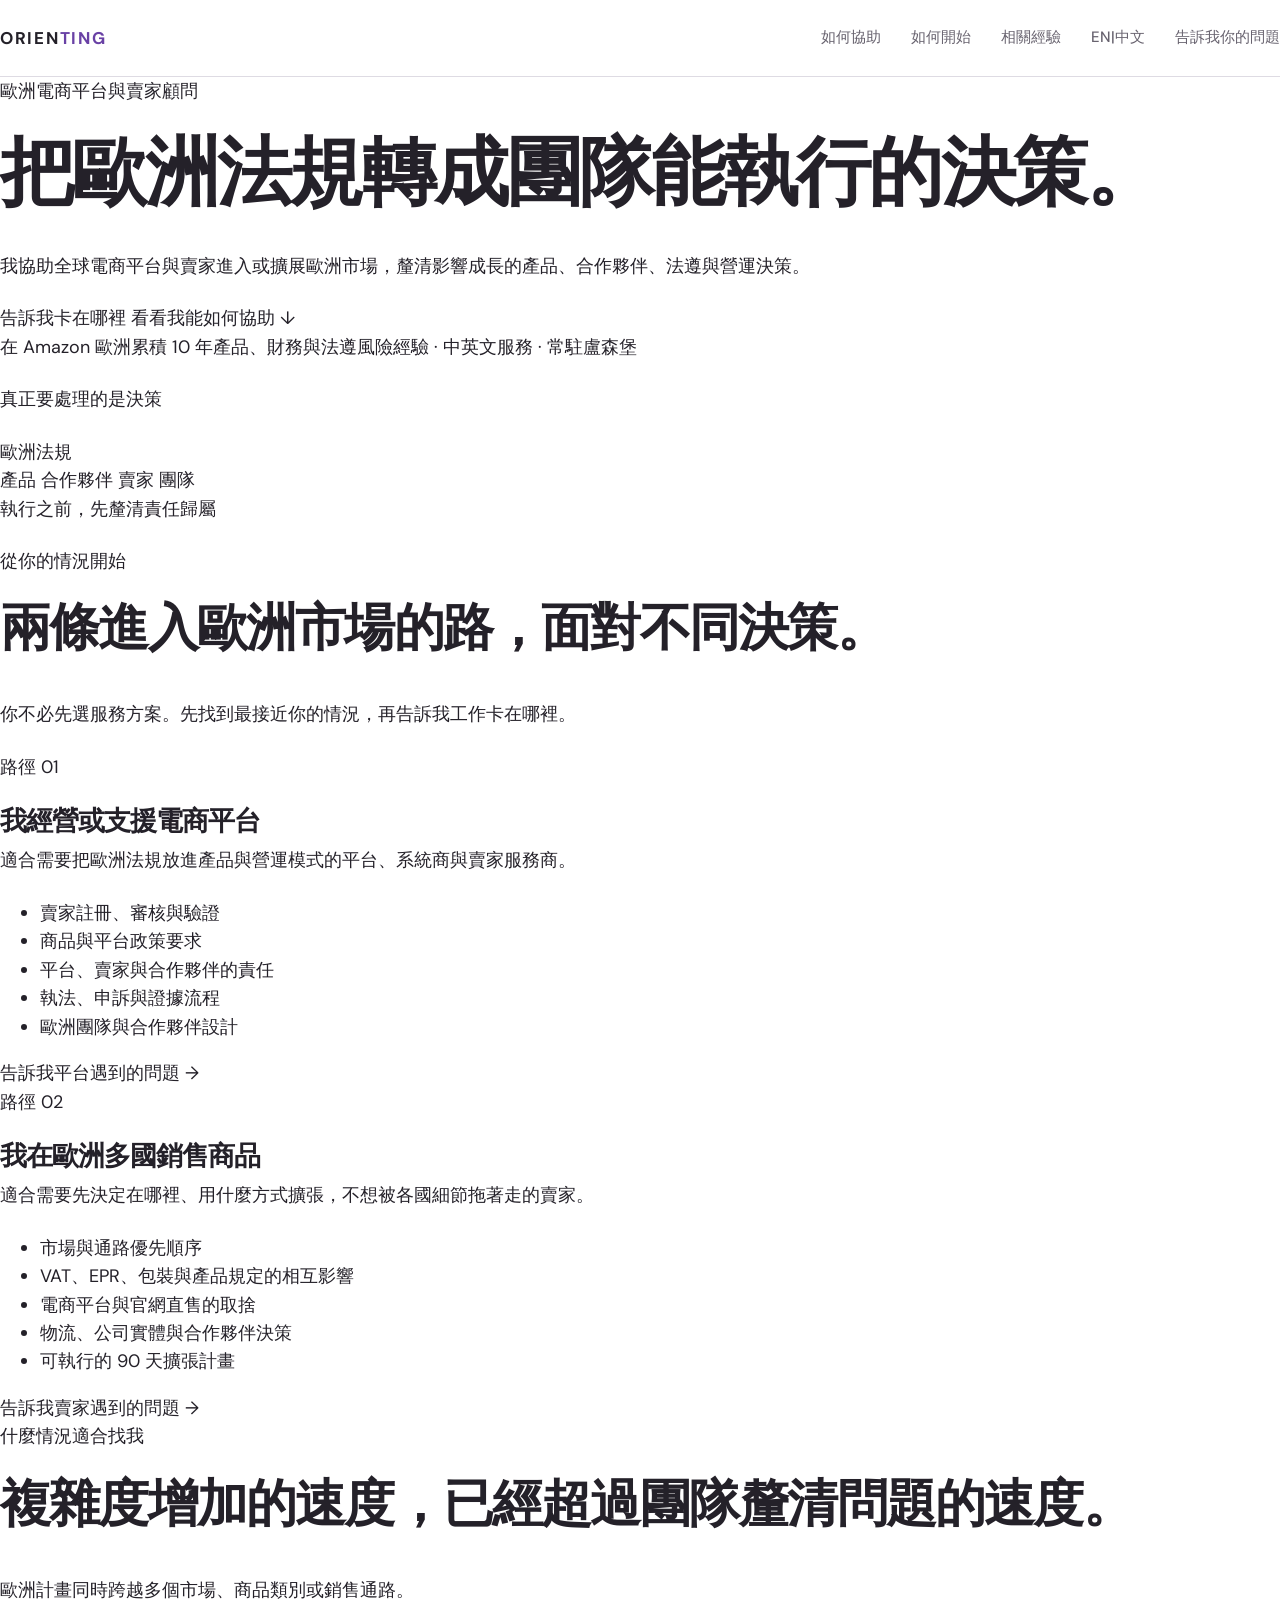
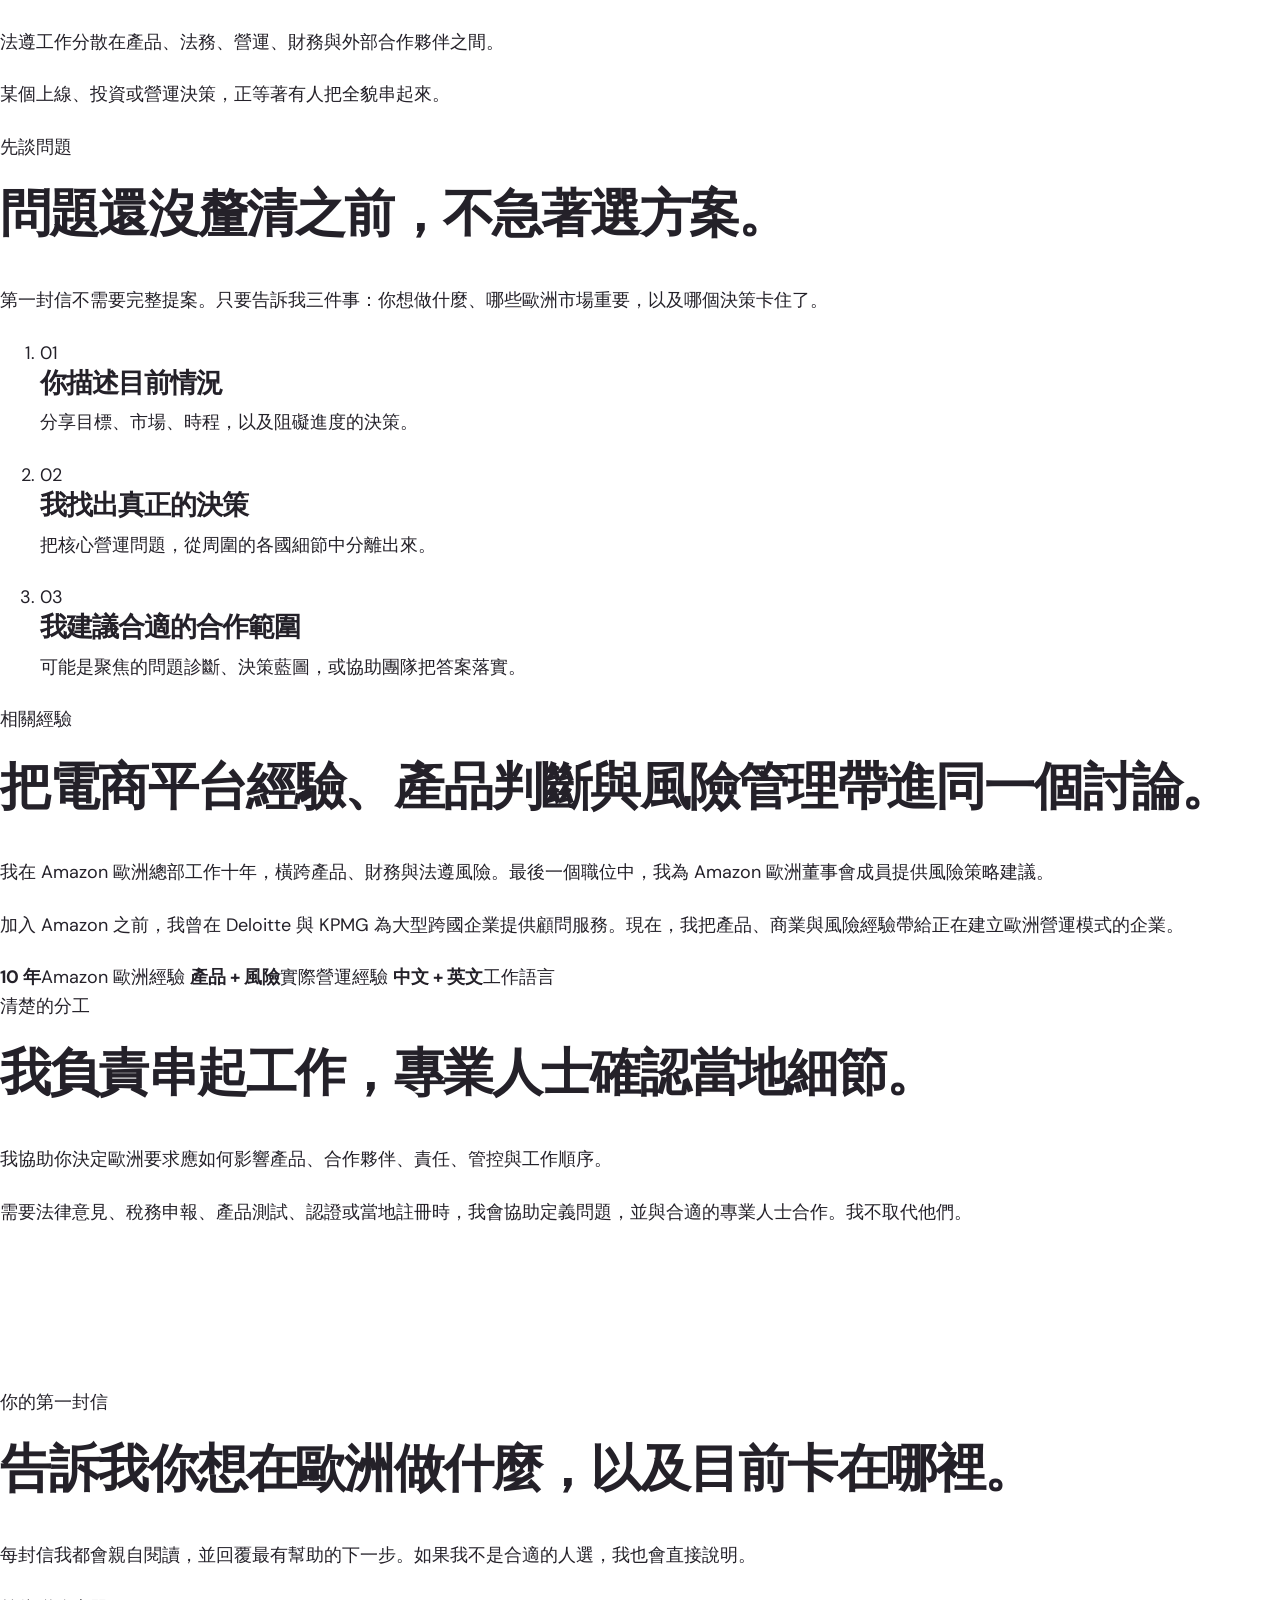
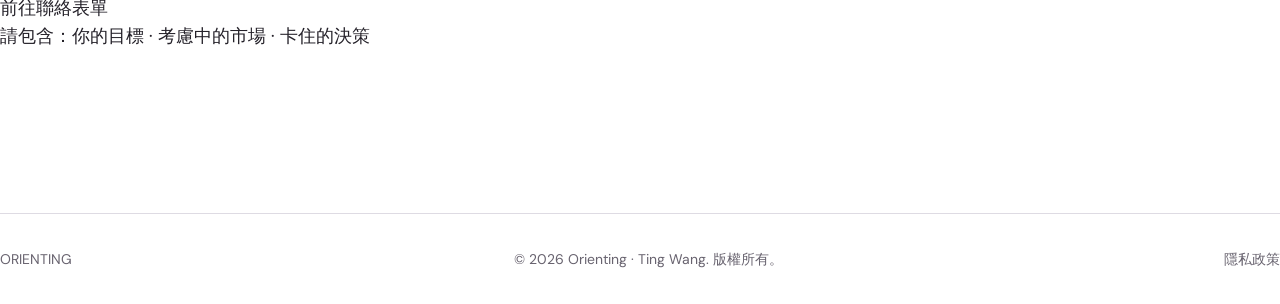
==== commit 91297dcf: "Remove the published inbox address from the site. The Google Form is the contact route. The privacy " ====
--- a/zh/index.html
+++ b/zh/index.html
@@ -33,7 +33,7 @@
         <a href="#approach" class="nav__link">如何開始</a>
         <a href="#experience" class="nav__link">相關經驗</a>
         <span class="nav__lang"><a href="/">EN</a><span class="sep">|</span><span class="is-current">中文</span></span>
-        <a href="mailto:hi@orienting.lu?subject=%E6%AD%90%E6%B4%B2%E6%93%B4%E5%BC%B5%E5%95%8F%E9%A1%8C&amp;body=%E4%BD%A0%E6%83%B3%E5%9C%A8%E6%AD%90%E6%B4%B2%E6%8E%A8%E5%87%BA%E6%88%96%E6%93%B4%E5%A4%A7%E4%BB%80%E9%BA%BC%EF%BC%9F%0A%0A%E7%9B%AE%E5%89%8D%E8%80%83%E6%85%AE%E5%93%AA%E4%BA%9B%E6%AD%90%E6%B4%B2%E5%B8%82%E5%A0%B4%EF%BC%9F%0A%0A%E5%93%AA%E5%80%8B%E6%B1%BA%E7%AD%96%E5%8D%A1%E4%BD%8F%E4%BA%86%EF%BC%9F" class="nav__cta">告訴我你的問題</a>
+        <a href="/#contact" class="nav__cta">告訴我你的問題</a>
       </nav>
       <button class="nav__hamburger" id="navHamburger" aria-label="切換選單" aria-expanded="false">
         <span></span><span></span><span></span>
@@ -49,7 +49,7 @@
           <h1>把歐洲法規轉成團隊能執行的決策。</h1>
           <p class="advisory-hero__lede">我協助全球電商平台與賣家進入或擴展歐洲市場，釐清影響成長的產品、合作夥伴、法遵與營運決策。</p>
           <div class="advisory-hero__actions">
-            <a href="mailto:hi@orienting.lu?subject=%E6%AD%90%E6%B4%B2%E6%93%B4%E5%BC%B5%E5%95%8F%E9%A1%8C&amp;body=%E4%BD%A0%E6%83%B3%E5%9C%A8%E6%AD%90%E6%B4%B2%E6%8E%A8%E5%87%BA%E6%88%96%E6%93%B4%E5%A4%A7%E4%BB%80%E9%BA%BC%EF%BC%9F%0A%0A%E7%9B%AE%E5%89%8D%E8%80%83%E6%85%AE%E5%93%AA%E4%BA%9B%E6%AD%90%E6%B4%B2%E5%B8%82%E5%A0%B4%EF%BC%9F%0A%0A%E5%93%AA%E5%80%8B%E6%B1%BA%E7%AD%96%E5%8D%A1%E4%BD%8F%E4%BA%86%EF%BC%9F" class="button button--primary">告訴我卡在哪裡</a>
+            <a href="/#contact" class="button button--primary">告訴我卡在哪裡</a>
             <a href="#paths" class="button button--text">看看我能如何協助 <span aria-hidden="true">↓</span></a>
           </div>
           <p class="advisory-hero__proof">在 Amazon 歐洲累積 10 年產品、財務與法遵風險經驗 <span>·</span> 中英文服務 <span>·</span> 常駐盧森堡</p>
@@ -90,7 +90,7 @@
               <li>執法、申訴與證據流程</li>
               <li>歐洲團隊與合作夥伴設計</li>
             </ul>
-            <a href="mailto:hi@orienting.lu?subject=%E9%9B%BB%E5%95%86%E5%B9%B3%E5%8F%B0%E7%9A%84%E6%AD%90%E6%B4%B2%E6%93%B4%E5%BC%B5%E5%95%8F%E9%A1%8C&amp;body=%E4%BD%A0%E6%83%B3%E5%9C%A8%E6%AD%90%E6%B4%B2%E6%8E%A8%E5%87%BA%E6%88%96%E6%93%B4%E5%A4%A7%E4%BB%80%E9%BA%BC%EF%BC%9F%0A%0A%E7%9B%AE%E5%89%8D%E8%80%83%E6%85%AE%E5%93%AA%E4%BA%9B%E6%AD%90%E6%B4%B2%E5%B8%82%E5%A0%B4%EF%BC%9F%0A%0A%E5%93%AA%E5%80%8B%E6%B1%BA%E7%AD%96%E5%8D%A1%E4%BD%8F%E4%BA%86%EF%BC%9F" class="path-card__link">告訴我平台遇到的問題 <span aria-hidden="true">→</span></a>
+            <a href="/#contact" class="path-card__link">告訴我平台遇到的問題 <span aria-hidden="true">→</span></a>
           </article>
 
           <article class="path-card path-card--seller">
@@ -104,7 +104,7 @@
               <li>物流、公司實體與合作夥伴決策</li>
               <li>可執行的 90 天擴張計畫</li>
             </ul>
-            <a href="mailto:hi@orienting.lu?subject=%E8%B3%A3%E5%AE%B6%E7%9A%84%E6%AD%90%E6%B4%B2%E6%93%B4%E5%BC%B5%E5%95%8F%E9%A1%8C&amp;body=%E4%BD%A0%E6%83%B3%E5%9C%A8%E6%AD%90%E6%B4%B2%E6%8E%A8%E5%87%BA%E6%88%96%E6%93%B4%E5%A4%A7%E4%BB%80%E9%BA%BC%EF%BC%9F%0A%0A%E7%9B%AE%E5%89%8D%E8%80%83%E6%85%AE%E5%93%AA%E4%BA%9B%E6%AD%90%E6%B4%B2%E5%B8%82%E5%A0%B4%EF%BC%9F%0A%0A%E5%93%AA%E5%80%8B%E6%B1%BA%E7%AD%96%E5%8D%A1%E4%BD%8F%E4%BA%86%EF%BC%9F" class="path-card__link">告訴我賣家遇到的問題 <span aria-hidden="true">→</span></a>
+            <a href="/#contact" class="path-card__link">告訴我賣家遇到的問題 <span aria-hidden="true">→</span></a>
           </article>
         </div>
       </div>
@@ -172,7 +172,7 @@
         <p class="eyebrow">你的第一封信</p>
         <h2>告訴我你想在歐洲做什麼，以及目前卡在哪裡。</h2>
         <p>每封信我都會親自閱讀，並回覆最有幫助的下一步。如果我不是合適的人選，我也會直接說明。</p>
-        <a href="mailto:hi@orienting.lu?subject=%E6%AD%90%E6%B4%B2%E6%93%B4%E5%BC%B5%E5%95%8F%E9%A1%8C&amp;body=%E4%BD%A0%E6%83%B3%E5%9C%A8%E6%AD%90%E6%B4%B2%E6%8E%A8%E5%87%BA%E6%88%96%E6%93%B4%E5%A4%A7%E4%BB%80%E9%BA%BC%EF%BC%9F%0A%0A%E7%9B%AE%E5%89%8D%E8%80%83%E6%85%AE%E5%93%AA%E4%BA%9B%E6%AD%90%E6%B4%B2%E5%B8%82%E5%A0%B4%EF%BC%9F%0A%0A%E5%93%AA%E5%80%8B%E6%B1%BA%E7%AD%96%E5%8D%A1%E4%BD%8F%E4%BA%86%EF%BC%9F" class="button button--primary">寫信到 hi@orienting.lu</a>
+        <a href="/#contact" class="button button--primary">前往聯絡表單</a>
         <p class="contact__prompt">請包含：你的目標 · 考慮中的市場 · 卡住的決策</p>
       </div>
     </section>
@@ -182,7 +182,6 @@
     <div class="container footer__inner">
       <a href="/zh/" class="footer__wordmark">ORIEN<span class="wordmark__ting">TING</span></a>
       <p class="footer__copy">© 2026 Orienting · Ting Wang. 版權所有。</p>
-      <a href="mailto:hi@orienting.lu" class="footer__link">hi@orienting.lu</a>
       <a href="/zh/privacy" class="footer__link">隱私政策</a>
     </div>
   </footer>
--- a/style.css
+++ b/style.css
@@ -1,220 +1,629 @@
 :root {
-  --color-bg: #f5f1e6;
-  --color-primary: #6b4aa6;
-  --color-primary-dark: #472c7e;
-  --color-primary-soft: #e7ddf3;
-  --color-text: #2b2738;
-  --color-muted: #6d667d;
-  --color-surface: #fbf9f1;
-  --color-line: #d9d0bd;
-  --color-dot: #cfc6ae;
-  --font-heading: "Plus Jakarta Sans", "Noto Sans TC", sans-serif;
-  --font-body: "DM Sans", "Noto Sans TC", sans-serif;
-  --font-mono: "SFMono-Regular", Consolas, "Liberation Mono", monospace;
-  --shadow: 0 24px 60px rgba(43, 39, 56, 0.1);
+  --background: #ffffff;
+  --surface: #f7f5fb;
+  --text: #242129;
+  --muted: #68636f;
+  --line: #dedbe3;
+  --accent: #6941a5;
+  --accent-dark: #4d2a82;
+  --focus: #d38b16;
+  --font: "DM Sans", -apple-system, BlinkMacSystemFont, "Segoe UI", sans-serif;
 }
 
 * { box-sizing: border-box; }
-html { scroll-behavior: smooth; }
+
+html {
+  scroll-behavior: smooth;
+  scroll-padding-top: 76px;
+}
+
 body {
   margin: 0;
-  background: var(--color-bg);
-  color: var(--color-text);
-  font-family: var(--font-body);
-  font-size: 17px;
-  line-height: 1.65;
+  background: var(--background);
+  color: var(--text);
+  font-family: var(--font);
+  font-size: 18px;
+  line-height: 1.58;
   -webkit-font-smoothing: antialiased;
 }
+
 body.menu-open { overflow: hidden; }
-a { color: inherit; text-decoration: none; }
-button { font: inherit; }
-h1, h2, h3, p { margin-top: 0; }
-h1, h2, h3 {
-  font-family: var(--font-heading);
+
+a {
+  color: inherit;
+  text-decoration: none;
+}
+
+button,
+input,
+textarea {
+  font: inherit;
+}
+
+h1,
+h2,
+h3,
+p {
+  margin-top: 0;
+}
+
+h1,
+h2,
+h3 {
+  color: var(--text);
+  font-weight: 600;
   letter-spacing: -0.035em;
-  line-height: 1.08;
-}
-h1 { font-size: clamp(46px, 6.2vw, 86px); max-width: 920px; margin-bottom: 28px; }
-h2 { font-size: clamp(34px, 4.2vw, 58px); margin-bottom: 24px; }
-h3 { font-size: clamp(25px, 2.5vw, 34px); margin-bottom: 16px; }
-p:last-child { margin-bottom: 0; }
-:lang(zh-Hant) h1, :lang(zh-Hant) h2, :lang(zh-Hant) h3 { letter-spacing: -0.015em; }
-:focus-visible { outline: 3px solid #f3a712; outline-offset: 4px; }
-
-.container { width: min(1180px, calc(100% - 48px)); margin: 0 auto; }
-.dotgrid {
-  background-image: radial-gradient(var(--color-dot) 1.2px, transparent 1.2px);
-  background-size: 25px 25px;
-}
-.eyebrow {
-  margin-bottom: 20px;
-  color: var(--color-primary);
-  font-family: var(--font-mono);
-  font-size: 12px;
-  font-weight: 700;
-  letter-spacing: 0.12em;
+  line-height: 1.15;
+}
+
+h1 {
+  margin-bottom: 36px;
+  font-size: clamp(2.75rem, 6vw, 4.7rem);
+}
+
+h2 {
+  margin-bottom: 42px;
+  font-size: clamp(2.1rem, 4vw, 3.25rem);
+}
+
+h3 {
+  margin-bottom: 10px;
+  font-size: clamp(1.35rem, 2.2vw, 1.7rem);
+}
+
+p {
+  margin-bottom: 24px;
+}
+
+:focus-visible {
+  outline: 3px solid var(--focus);
+  outline-offset: 4px;
+}
+
+.shell {
+  width: min(1120px, calc(100% - 48px));
+  margin: 0 auto;
+}
+
+.reading-column {
+  width: min(680px, calc(100% - 48px));
+  margin: 0 auto;
 }
 
 .nav {
   position: sticky;
   z-index: 20;
   top: 0;
-  background: rgba(245, 241, 230, 0.93);
-  border-bottom: 1px solid rgba(107, 74, 166, 0.14);
-  backdrop-filter: blur(16px);
-}
-.nav__inner { min-height: 76px; display: flex; align-items: center; justify-content: space-between; gap: 28px; }
-.nav__wordmark, .footer__wordmark {
-  font-family: var(--font-mono);
-  font-size: 18px;
-  font-weight: 800;
-  letter-spacing: 0.08em;
-}
-.wordmark__ting { color: var(--color-primary); }
-.nav__links { display: flex; align-items: center; gap: 24px; font-size: 14px; font-weight: 600; }
-.nav__link { color: var(--color-muted); }
-.nav__link:hover, .nav__lang a:hover { color: var(--color-primary); }
-.nav__lang { display: flex; align-items: center; gap: 7px; color: var(--color-muted); }
-.nav__lang .is-current { color: var(--color-text); font-weight: 700; }
-.nav__lang .sep { color: var(--color-line); }
-.nav__cta {
-  padding: 11px 17px;
+  background: rgba(255, 255, 255, 0.96);
+  border-bottom: 1px solid var(--line);
+  backdrop-filter: blur(12px);
+}
+
+.nav__inner {
+  min-height: 76px;
+  display: flex;
+  align-items: center;
+  justify-content: space-between;
+  gap: 28px;
+}
+
+.nav__wordmark {
+  font-size: 17px;
+  font-weight: 700;
+  letter-spacing: 0.1em;
+}
+
+.nav__wordmark span {
+  color: var(--accent);
+}
+
+.nav__links {
+  display: flex;
+  align-items: center;
+  gap: 30px;
+  color: var(--muted);
+  font-size: 15px;
+  font-weight: 500;
+}
+
+.nav__links a {
+  padding: 8px 0;
+}
+
+.nav__links a:hover {
+  color: var(--accent);
+}
+
+.nav__hamburger {
+  width: 44px;
+  height: 44px;
+  display: none;
+  padding: 0;
+  border: 0;
+  background: transparent;
+  cursor: pointer;
+}
+
+.nav__hamburger span {
+  width: 25px;
+  height: 2px;
+  display: block;
+  margin: 5px auto;
+  background: var(--text);
+  transition: transform 180ms ease, opacity 180ms ease;
+}
+
+.intro {
+  padding: clamp(78px, 10vw, 132px) 0 clamp(72px, 9vw, 112px);
+}
+
+.intro .reading-column > p {
+  font-size: clamp(1.15rem, 2vw, 1.32rem);
+  line-height: 1.58;
+}
+
+.text-cta {
+  display: inline-flex;
+  align-items: center;
+  gap: 8px;
+  margin-top: 8px;
+  color: var(--accent);
+  font-weight: 600;
+  text-decoration: underline;
+  text-decoration-thickness: 1px;
+  text-underline-offset: 5px;
+}
+
+.text-cta:hover {
+  color: var(--accent-dark);
+}
+
+.previously {
+  margin: 58px 0 0;
+  color: var(--muted);
+  font-size: 15px !important;
+  letter-spacing: 0.01em;
+}
+
+.previously span {
+  margin-right: 12px;
+  color: var(--text);
+  font-weight: 600;
+}
+
+.about {
+  padding: 0 0 clamp(88px, 11vw, 144px);
+}
+
+.about .reading-column > p:not(.section-label):not(.previously) {
+  font-size: clamp(1.05rem, 1.8vw, 1.2rem);
+}
+
+.services {
+  padding: clamp(82px, 10vw, 128px) 0;
+  background: var(--surface);
+  border-block: 1px solid var(--line);
+}
+
+.section-label {
+  margin-bottom: 18px;
+  color: var(--accent);
+  font-size: 14px;
+  font-weight: 600;
+  letter-spacing: 0.1em;
+  text-transform: uppercase;
+}
+
+.service-list {
+  border-top: 1px solid var(--line);
+}
+
+.service {
+  padding: 34px 0 32px;
+  border-bottom: 1px solid var(--line);
+}
+
+.service p {
+  margin: 0;
+  color: var(--muted);
+  font-size: 17px;
+}
+
+.newsletter {
+  padding: clamp(68px, 8vw, 100px) 0;
+  border-bottom: 1px solid var(--line);
+}
+
+.newsletter h2 {
+  margin-bottom: 20px;
+  font-size: clamp(1.9rem, 3.5vw, 2.6rem);
+}
+
+.newsletter p:not(.section-label) {
+  max-width: 590px;
+  margin-bottom: 20px;
+  color: var(--muted);
+  font-size: 17px;
+}
+
+.newsletter__links {
+  display: flex;
+  flex-wrap: wrap;
+  gap: 10px;
+  color: var(--accent) !important;
+  font-weight: 600;
+}
+
+.newsletter__links a {
+  color: var(--accent);
+  text-decoration: underline;
+  text-decoration-thickness: 1px;
+  text-underline-offset: 4px;
+}
+
+.newsletter__links a:hover {
+  color: var(--accent-dark);
+}
+
+.contact {
+  padding: clamp(86px, 11vw, 138px) 0;
+}
+
+.contact__lede {
+  max-width: 560px;
+  margin: -18px 0 42px;
+  color: var(--muted);
+  font-size: 19px;
+}
+
+.consent-embed {
+  width: 100%;
+  min-width: 0;
+}
+
+.consent-fallback-note {
+  margin: 0 0 16px;
+  color: var(--muted);
+  font-size: 15px;
+  line-height: 1.5;
+}
+
+.consent-fallback-note a {
+  color: var(--accent);
+  text-decoration: underline;
+  text-underline-offset: 3px;
+}
+
+.consent-fallback-actions {
+  display: flex;
+  flex-wrap: wrap;
+  align-items: center;
+  gap: 12px 16px;
+  margin: 0;
+}
+
+.consent-fallback-actions a {
+  color: var(--accent);
+  font-weight: 600;
+  text-decoration: underline;
+  text-underline-offset: 3px;
+}
+
+.consent-fallback-actions .submit-button {
+  width: auto;
+}
+
+.consent-embed.is-loaded .consent-fallback,
+.consent-fallback[hidden] {
+  display: none !important;
+}
+
+.consent-embed iframe {
+  display: block;
+  width: 100%;
+  max-width: 100%;
+  height: 1320px;
+  border: 0;
+  background: transparent;
+}
+
+.submit-button,
+.primary-button {
+  min-height: 54px;
+  padding: 14px 22px;
   color: #fff;
-  background: var(--color-primary);
-  border-radius: 7px;
-}
-.nav__cta:hover { background: var(--color-primary-dark); }
-.nav__hamburger { display: none; width: 44px; height: 44px; border: 0; background: transparent; cursor: pointer; }
-.nav__hamburger span { display: block; width: 25px; height: 2px; margin: 5px auto; background: var(--color-text); transition: transform 0.2s, opacity 0.2s; }
-
-.advisory-hero { border-bottom: 1px solid var(--color-line); }
-.advisory-hero__grid { min-height: 710px; padding-top: 92px; padding-bottom: 92px; display: grid; grid-template-columns: minmax(0, 1.45fr) minmax(300px, 0.55fr); gap: 76px; align-items: center; }
-.advisory-hero__lede { max-width: 790px; margin-bottom: 32px; color: var(--color-muted); font-size: clamp(18px, 2vw, 23px); line-height: 1.55; }
-.advisory-hero__actions { display: flex; align-items: center; gap: 22px; flex-wrap: wrap; }
-.button { display: inline-flex; align-items: center; justify-content: center; min-height: 52px; padding: 13px 21px; border-radius: 7px; font-weight: 700; }
-.button--primary { background: var(--color-primary); color: #fff; box-shadow: 0 8px 22px rgba(107, 74, 166, 0.2); }
-.button--primary:hover { background: var(--color-primary-dark); transform: translateY(-1px); }
-.button--text { color: var(--color-primary); padding-inline: 4px; }
-.button--text:hover { color: var(--color-primary-dark); }
-.advisory-hero__proof { margin-top: 34px; color: var(--color-muted); font-size: 14px; }
-.advisory-hero__proof span { padding: 0 5px; color: var(--color-primary); }
-
-.decision-map { padding: 30px; background: rgba(251, 249, 241, 0.92); border: 1px solid var(--color-primary-soft); border-radius: 12px; box-shadow: var(--shadow); }
-.decision-map__label { color: var(--color-muted); font-family: var(--font-mono); font-size: 11px; letter-spacing: 0.1em; }
-.decision-map__source { margin-top: 34px; padding: 15px; border: 1px solid var(--color-primary); color: var(--color-primary); text-align: center; font-weight: 700; border-radius: 7px; }
-.decision-map__line { width: 1px; height: 36px; margin: 0 auto; background: var(--color-primary); position: relative; }
-.decision-map__line::after { content: ""; position: absolute; left: -4px; bottom: -1px; width: 7px; height: 7px; border-right: 1px solid var(--color-primary); border-bottom: 1px solid var(--color-primary); transform: rotate(45deg); }
-.decision-map__outcomes { display: grid; grid-template-columns: 1fr 1fr; gap: 9px; }
-.decision-map__outcomes span { padding: 12px 8px; background: var(--color-primary-soft); border-radius: 5px; text-align: center; font-size: 14px; font-weight: 700; }
-.decision-map__note { margin-top: 25px; color: var(--color-muted); text-align: center; font-size: 13px; }
-
-.buyer-paths { padding: 120px 0; }
-.section-intro { max-width: 780px; margin-bottom: 54px; }
-.section-intro > p:last-child { color: var(--color-muted); font-size: 19px; }
-.section-intro--narrow { max-width: 760px; }
-.buyer-paths__grid { display: grid; grid-template-columns: repeat(2, 1fr); gap: 26px; }
-.path-card { min-height: 590px; padding: 46px; display: flex; flex-direction: column; border: 1px solid var(--color-primary-soft); border-top: 5px solid var(--color-primary); border-radius: 9px; background: var(--color-surface); }
-.path-card--seller { background: #f1eaf8; }
-.path-card__number { color: var(--color-primary); font-family: var(--font-mono); font-size: 12px; font-weight: 700; letter-spacing: 0.1em; }
-.path-card__summary { color: var(--color-muted); }
-.path-card__list { margin: 18px 0 34px; padding: 0; list-style: none; }
-.path-card__list li { position: relative; padding: 12px 0 12px 27px; border-top: 1px solid var(--color-line); }
-.path-card__list li::before { content: "↳"; position: absolute; left: 0; color: var(--color-primary); font-family: var(--font-mono); }
-.path-card__link { margin-top: auto; color: var(--color-primary); font-weight: 700; }
-.path-card__link:hover { color: var(--color-primary-dark); }
-
-.fit-section { padding: 90px 0; background: var(--color-text); color: #fff; }
-.fit-section__grid, .experience__grid, .boundary__grid { display: grid; grid-template-columns: 0.9fr 1.1fr; gap: 100px; align-items: start; }
-.fit-section h2 { max-width: 520px; }
-.fit-section .eyebrow { color: #cbb9e7; }
-.fit-signals p { position: relative; margin: 0; padding: 20px 0 20px 38px; border-top: 1px solid rgba(255,255,255,0.2); color: #e8e3ef; }
-.fit-signals p:last-child { border-bottom: 1px solid rgba(255,255,255,0.2); }
-.fit-signals p::before { content: "✓"; position: absolute; left: 4px; color: #cbb9e7; font-weight: 700; }
-
-.approach { padding: 120px 0; }
-.approach__steps { margin: 0; padding: 0; list-style: none; display: grid; grid-template-columns: repeat(3, 1fr); border-top: 1px solid var(--color-line); }
-.approach__steps li { padding: 34px 32px 8px 0; }
-.approach__steps li + li { padding-left: 32px; border-left: 1px solid var(--color-line); }
-.approach__number { display: block; margin-bottom: 70px; color: var(--color-primary); font-family: var(--font-mono); font-size: 13px; font-weight: 700; }
-.approach__steps h3 { font-size: 23px; }
-.approach__steps p { color: var(--color-muted); font-size: 16px; }
-
-.experience { padding: 120px 0; background: var(--color-surface); border-block: 1px solid var(--color-line); }
-.experience__lead { font-size: 22px; color: var(--color-text); }
-.experience__details > p:not(.experience__lead) { color: var(--color-muted); }
-.experience__facts { margin-top: 38px; display: grid; grid-template-columns: repeat(3, 1fr); border-top: 1px solid var(--color-line); }
-.experience__facts span { padding: 24px 20px 0 0; color: var(--color-muted); font-size: 14px; line-height: 1.45; }
-.experience__facts strong { display: block; margin-bottom: 5px; color: var(--color-primary); font-family: var(--font-heading); font-size: 17px; }
-
-.boundary { padding: 100px 0; }
-.boundary h2 { font-size: clamp(32px, 3.8vw, 49px); }
-.boundary__grid > div:last-child { padding: 31px; border-left: 4px solid var(--color-primary); background: rgba(251, 249, 241, 0.72); }
-.boundary__grid > div:last-child p { color: var(--color-muted); }
-
-.contact { padding: 0 0 120px; }
-.contact__inner { padding: 78px; border: 1px solid var(--color-primary-soft); border-radius: 12px; text-align: center; box-shadow: var(--shadow); }
-.contact__inner h2 { max-width: 860px; margin-inline: auto; }
-.contact__inner > p:not(.eyebrow):not(.contact__prompt) { max-width: 650px; margin: 0 auto 28px; color: var(--color-muted); font-size: 19px; }
-.contact__prompt { margin-top: 18px; color: var(--color-muted); font-family: var(--font-mono); font-size: 12px; }
-
-.footer { padding: 36px 0; border-top: 1px solid var(--color-line); background: var(--color-surface); }
-.footer__inner { display: flex; align-items: center; gap: 22px; }
-.footer__copy { margin: 0 auto 0 0; color: var(--color-muted); font-size: 13px; }
-.footer__link { color: var(--color-muted); font-size: 13px; }
-.footer__link:hover { color: var(--color-primary); }
-.rainbow-band { display: flex; height: 6px; }
-.rainbow-band span { flex: 1; }
-.rainbow-band span:nth-child(1) { background: #e4572e; }
-.rainbow-band span:nth-child(2) { background: #f3a712; }
-.rainbow-band span:nth-child(3) { background: #3caea3; }
-.rainbow-band span:nth-child(4) { background: #4a6fe3; }
-.rainbow-band span:nth-child(5) { background: #6b4aa6; }
-
-.privacy-section { min-height: 70vh; padding: 100px 0; }
-.privacy__inner { max-width: 820px; }
-.privacy__label { color: var(--color-primary); font-family: var(--font-mono); font-size: 12px; font-weight: 700; letter-spacing: 0.1em; }
-.privacy__headline { font-size: clamp(42px, 6vw, 68px); }
-.privacy__updated { color: var(--color-muted); }
-.privacy__body { margin-top: 48px; }
-.privacy__body h2 { margin-top: 44px; font-size: 26px; }
-.privacy__body a { color: var(--color-primary); text-decoration: underline; text-underline-offset: 3px; }
-
-@media (max-width: 980px) {
-  .nav__hamburger { display: block; }
-  .nav__links { position: fixed; inset: 76px 0 auto; display: none; padding: 28px 24px 34px; background: var(--color-surface); border-bottom: 1px solid var(--color-line); box-shadow: var(--shadow); align-items: stretch; flex-direction: column; gap: 18px; }
-  .nav__links.open { display: flex; }
-  .nav__cta { text-align: center; }
-  .nav__hamburger[aria-expanded="true"] span:nth-child(1) { transform: translateY(7px) rotate(45deg); }
-  .nav__hamburger[aria-expanded="true"] span:nth-child(2) { opacity: 0; }
-  .nav__hamburger[aria-expanded="true"] span:nth-child(3) { transform: translateY(-7px) rotate(-45deg); }
-  .advisory-hero__grid { min-height: auto; grid-template-columns: 1fr; gap: 55px; }
-  .decision-map { max-width: 520px; }
-  .fit-section__grid, .experience__grid, .boundary__grid { grid-template-columns: 1fr; gap: 38px; }
-  .approach__steps { grid-template-columns: 1fr; }
-  .approach__steps li, .approach__steps li + li { padding: 28px 0; border-left: 0; border-bottom: 1px solid var(--color-line); }
-  .approach__number { margin-bottom: 25px; }
-}
-
-@media (max-width: 720px) {
-  body { font-size: 16px; }
-  .container { width: min(100% - 32px, 1180px); }
-  h1 { font-size: clamp(42px, 13vw, 62px); }
-  h2 { font-size: clamp(32px, 10vw, 45px); }
-  .advisory-hero__grid { padding-top: 70px; padding-bottom: 70px; }
-  .buyer-paths, .approach, .experience { padding: 85px 0; }
-  .buyer-paths__grid { grid-template-columns: 1fr; }
-  .path-card { min-height: auto; padding: 33px 27px; }
-  .path-card__link { margin-top: 18px; }
-  .experience__facts { grid-template-columns: 1fr; }
-  .experience__facts span { padding-bottom: 18px; border-bottom: 1px solid var(--color-line); }
-  .boundary { padding: 80px 0; }
-  .contact { padding-bottom: 80px; }
-  .contact__inner { padding: 58px 22px; }
-  .footer__inner { align-items: flex-start; flex-direction: column; gap: 10px; }
-  .footer__copy { margin: 10px 0; }
+  background: var(--accent);
+  border: 0;
+  border-radius: 2px;
+  font-weight: 600;
+  line-height: 1.2;
+  cursor: pointer;
+}
+
+.submit-button:hover,
+.primary-button:hover {
+  color: #fff;
+  background: var(--accent-dark);
+}
+
+.submit-button {
+  width: 100%;
+}
+
+.primary-button {
+  display: inline-flex;
+  align-items: center;
+  justify-content: center;
+  text-decoration: none;
+}
+
+.primary-button:visited {
+  color: #fff;
+}
+
+.intro .primary-button {
+  margin-top: 8px;
+}
+
+.services .primary-button {
+  margin-top: 40px;
+}
+
+.enquiry__note {
+  margin: 16px 0 0;
+  color: var(--muted);
+  text-align: center;
+  font-size: 14px;
+}
+
+.footer {
+  padding: 34px 0;
+  color: var(--muted);
+  border-top: 1px solid var(--line);
+  font-size: 14px;
+}
+
+.footer__inner {
+  display: flex;
+  align-items: center;
+  justify-content: space-between;
+  gap: 24px;
+}
+
+.footer p {
+  margin: 0;
+}
+
+.footer__links {
+  display: flex;
+  gap: 24px;
+}
+
+.footer a:hover {
+  color: var(--accent);
+}
+
+.resources-page,
+.privacy-section {
+  min-height: 72vh;
+  padding: clamp(76px, 9vw, 118px) 0;
+}
+
+.resources-intro {
+  margin-bottom: 70px;
+}
+
+.resources-intro h1,
+.privacy__headline {
+  font-size: clamp(2.65rem, 5vw, 4.35rem);
+}
+
+.resources-intro p {
+  color: var(--muted);
+  font-size: 19px;
+}
+
+.resource-list {
+  border-top: 1px solid var(--line);
+}
+
+.resource {
+  padding: 38px 0;
+  border-bottom: 1px solid var(--line);
+  scroll-margin-top: 96px;
+}
+
+.resource h2 {
+  margin-bottom: 22px;
+  font-size: clamp(1.65rem, 3vw, 2.2rem);
+}
+
+.resource p {
+  color: var(--muted);
+  font-size: 17px;
+}
+
+.resource .resource__source {
+  margin-bottom: 0;
+  font-size: 14px;
+}
+
+.resource a,
+.privacy__body a {
+  color: var(--accent);
+  text-decoration: underline;
+  text-underline-offset: 3px;
+}
+
+.resources-contact {
+  padding-top: 70px;
+}
+
+.resources-contact h2 {
+  margin-bottom: 18px;
+  font-size: clamp(1.9rem, 3.5vw, 2.6rem);
+}
+
+.privacy__updated,
+.privacy__body {
+  color: var(--muted);
+}
+
+.privacy__body {
+  margin-top: 52px;
+}
+
+.privacy__body h2 {
+  margin: 42px 0 16px;
+  font-size: 1.6rem;
+}
+
+@media (max-width: 760px) {
+  body {
+    font-size: 17px;
+  }
+
+  .shell,
+  .reading-column {
+    width: min(100% - 36px, 680px);
+  }
+
+  .nav__inner {
+    min-height: 68px;
+  }
+
+  .nav__hamburger {
+    display: block;
+    flex: 0 0 auto;
+    margin-right: -8px;
+    border-radius: 4px;
+  }
+
+  .nav__hamburger:hover,
+  .nav__hamburger[aria-expanded="true"] {
+    background: var(--surface);
+  }
+
+  .nav__links {
+    position: fixed;
+    inset: 68px 0 auto;
+    display: none;
+    max-height: calc(100dvh - 68px);
+    padding: 10px 18px 18px;
+    align-items: stretch;
+    flex-direction: column;
+    gap: 0;
+    overflow-y: auto;
+    color: var(--text);
+    background: #fff;
+    border-bottom: 1px solid var(--line);
+    box-shadow: 0 18px 34px rgba(36, 33, 41, 0.14);
+    font-size: 19px;
+    font-weight: 600;
+  }
+
+  .nav__links.open {
+    display: flex;
+  }
+
+  .nav__links a {
+    width: 100%;
+    min-height: 56px;
+    display: flex;
+    align-items: center;
+    justify-content: space-between;
+    padding: 14px 10px;
+    border-bottom: 1px solid var(--line);
+  }
+
+  .nav__links a::after {
+    content: "→";
+    color: var(--accent);
+    font-size: 20px;
+    font-weight: 400;
+  }
+
+  .nav__links a:last-child {
+    border-bottom: 0;
+  }
+
+  .nav__hamburger[aria-expanded="true"] span:nth-child(1) {
+    transform: translateY(7px) rotate(45deg);
+  }
+
+  .nav__hamburger[aria-expanded="true"] span:nth-child(2) {
+    opacity: 0;
+  }
+
+  .nav__hamburger[aria-expanded="true"] span:nth-child(3) {
+    transform: translateY(-7px) rotate(-45deg);
+  }
+
+  .intro {
+    padding-top: 66px;
+    padding-bottom: 64px;
+  }
+
+  .about {
+    padding-bottom: 88px;
+  }
+
+  .intro .reading-column > p {
+    font-size: 1.08rem;
+    line-height: 1.62;
+  }
+
+  h1 {
+    margin-bottom: 30px;
+    font-size: clamp(2.65rem, 13vw, 3.75rem);
+  }
+
+  h2 {
+    margin-bottom: 34px;
+  }
+
+  .previously {
+    margin-top: 46px;
+    line-height: 1.7 !important;
+  }
+
+  .service {
+    padding: 29px 0 27px;
+  }
+
+  .contact__lede {
+    margin-top: -12px;
+    margin-bottom: 36px;
+  }
+
+  .consent-embed iframe {
+    height: 1580px;
+  }
+
+  .consent-fallback-actions {
+    align-items: stretch;
+    flex-direction: column;
+  }
+
+  .consent-fallback-actions .submit-button {
+    width: 100%;
+  }
+
+  .footer__inner {
+    align-items: flex-start;
+    flex-direction: column;
+    gap: 14px;
+  }
 }
 
 @media (prefers-reduced-motion: reduce) {
-  html { scroll-behavior: auto; }
-  *, *::before, *::after { transition: none !important; }
-}
+  html {
+    scroll-behavior: auto;
+  }
+
+  *,
+  *::before,
+  *::after {
+    transition: none !important;
+  }
+}
